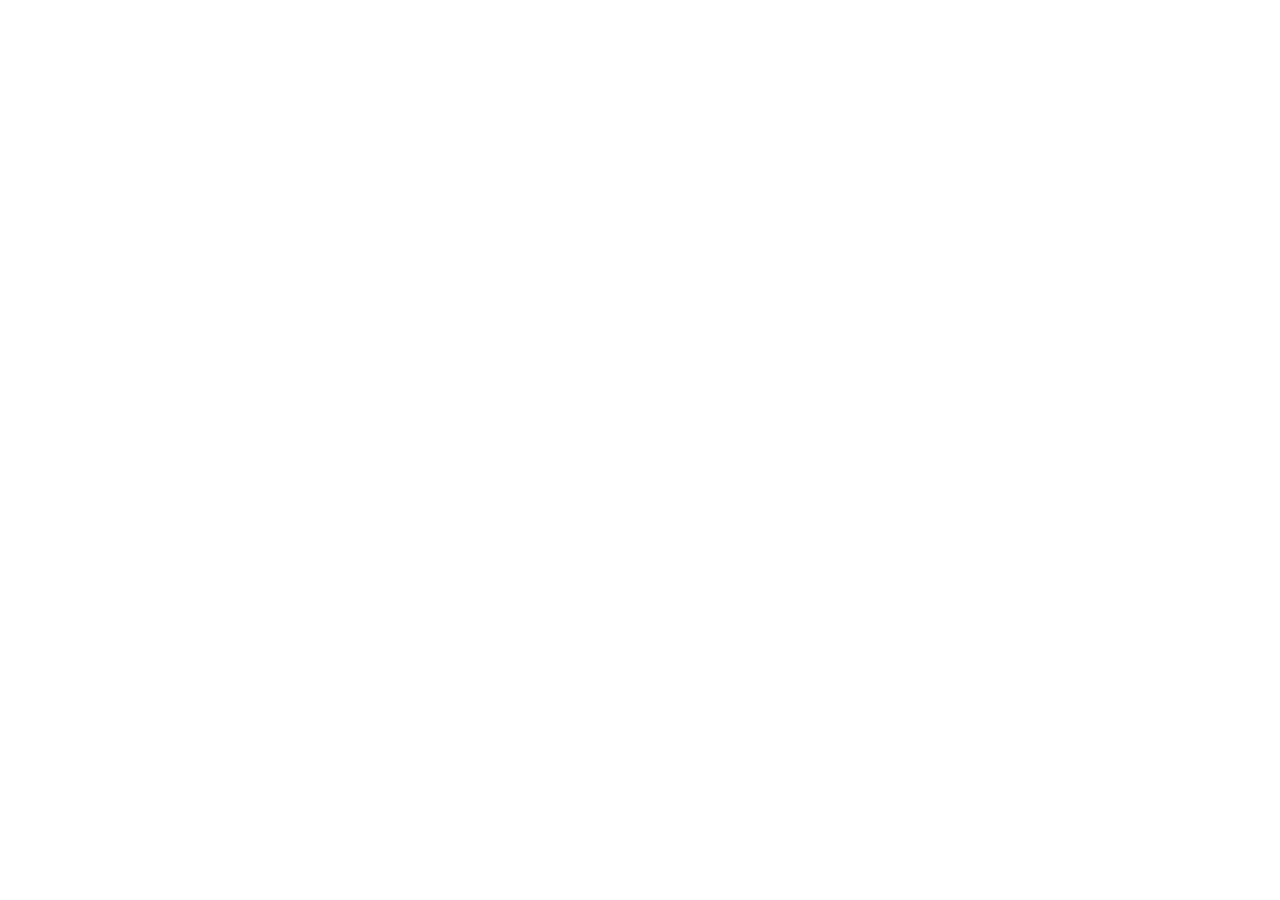
==== index.html @ a9befaaa "Initial commit via Netlify [skip ci]" ====
<!doctype html>
<html lang="en">
  <head>
    <meta charset="UTF-8" />
    <meta name="viewport" content="width=device-width, initial-scale=1.0" />
    <title>My Google AI Studio App</title>
    <script type="module" crossorigin src="/assets/index-HEUPOAAG.js"></script>
    <link rel="stylesheet" crossorigin href="/assets/index-CWd4JkXb.css">
  </head>
  <body>
    <div id="root"></div>
  </body>
</html>
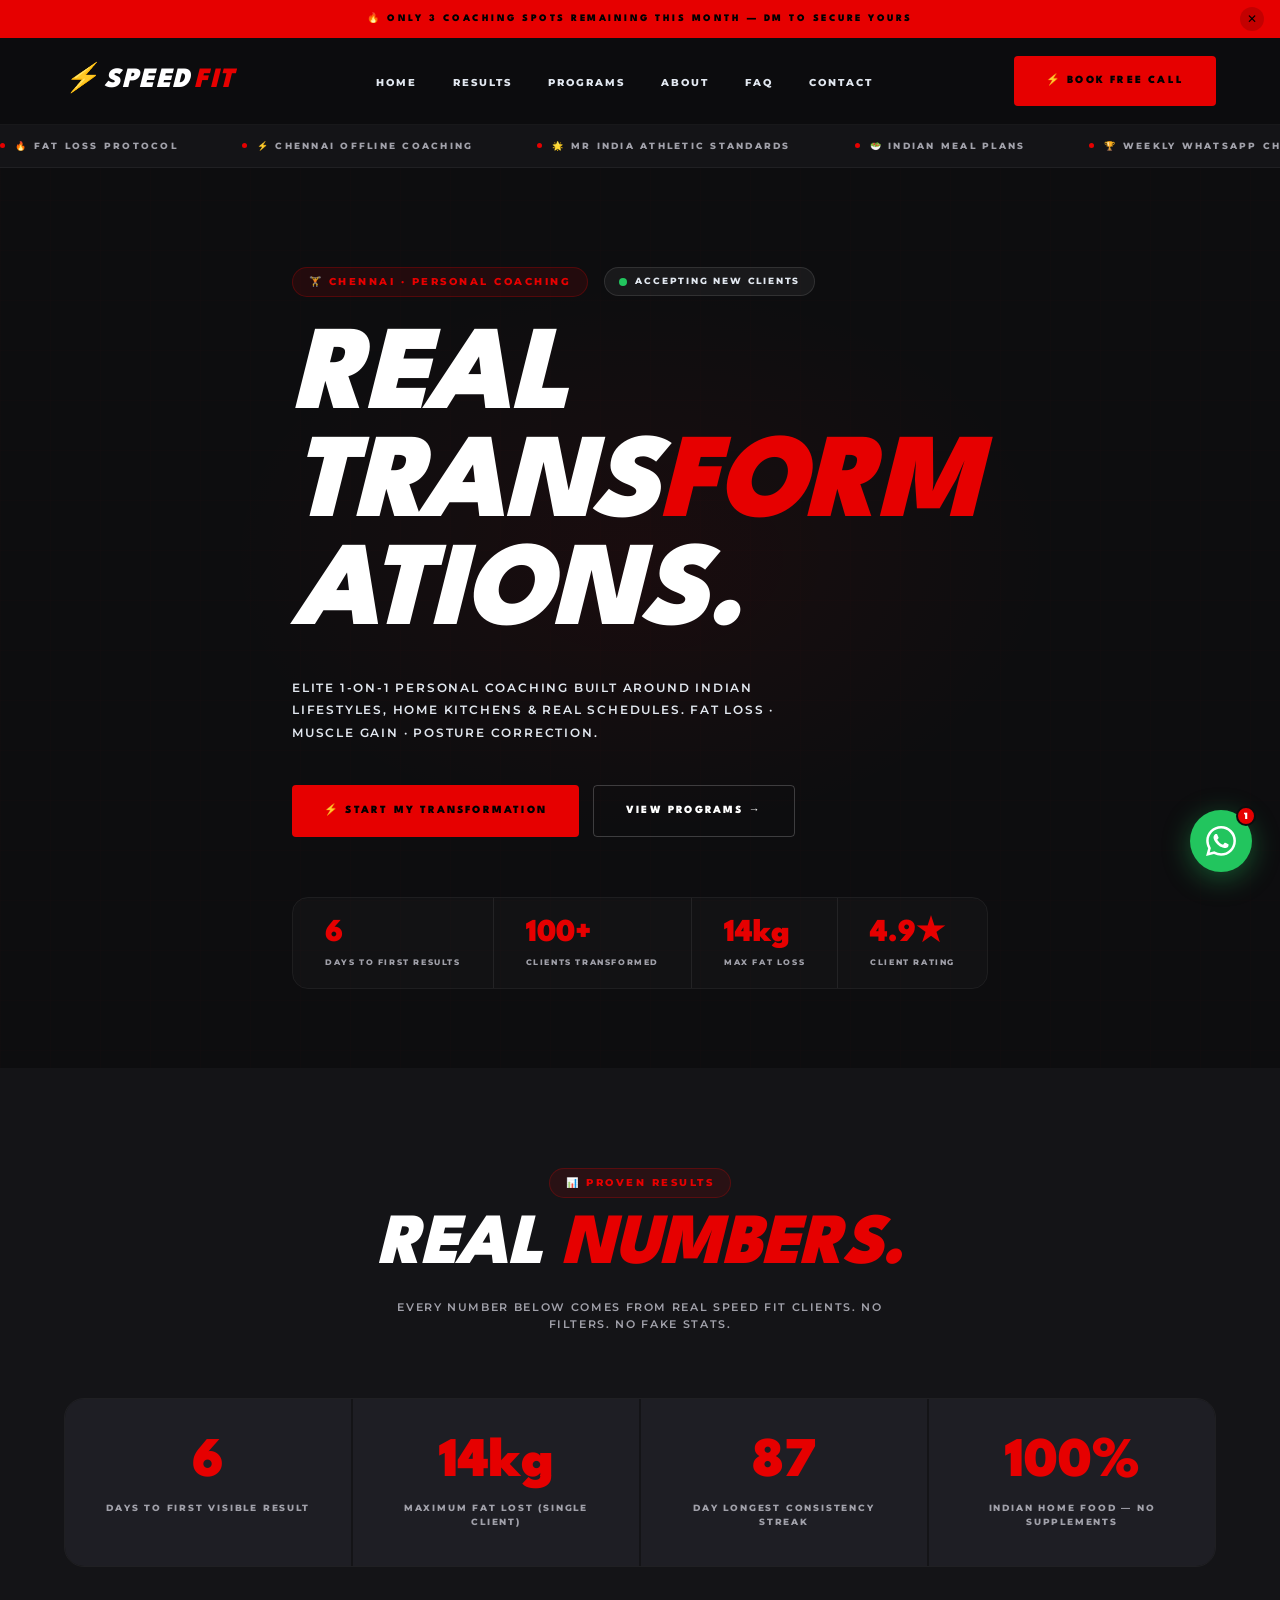
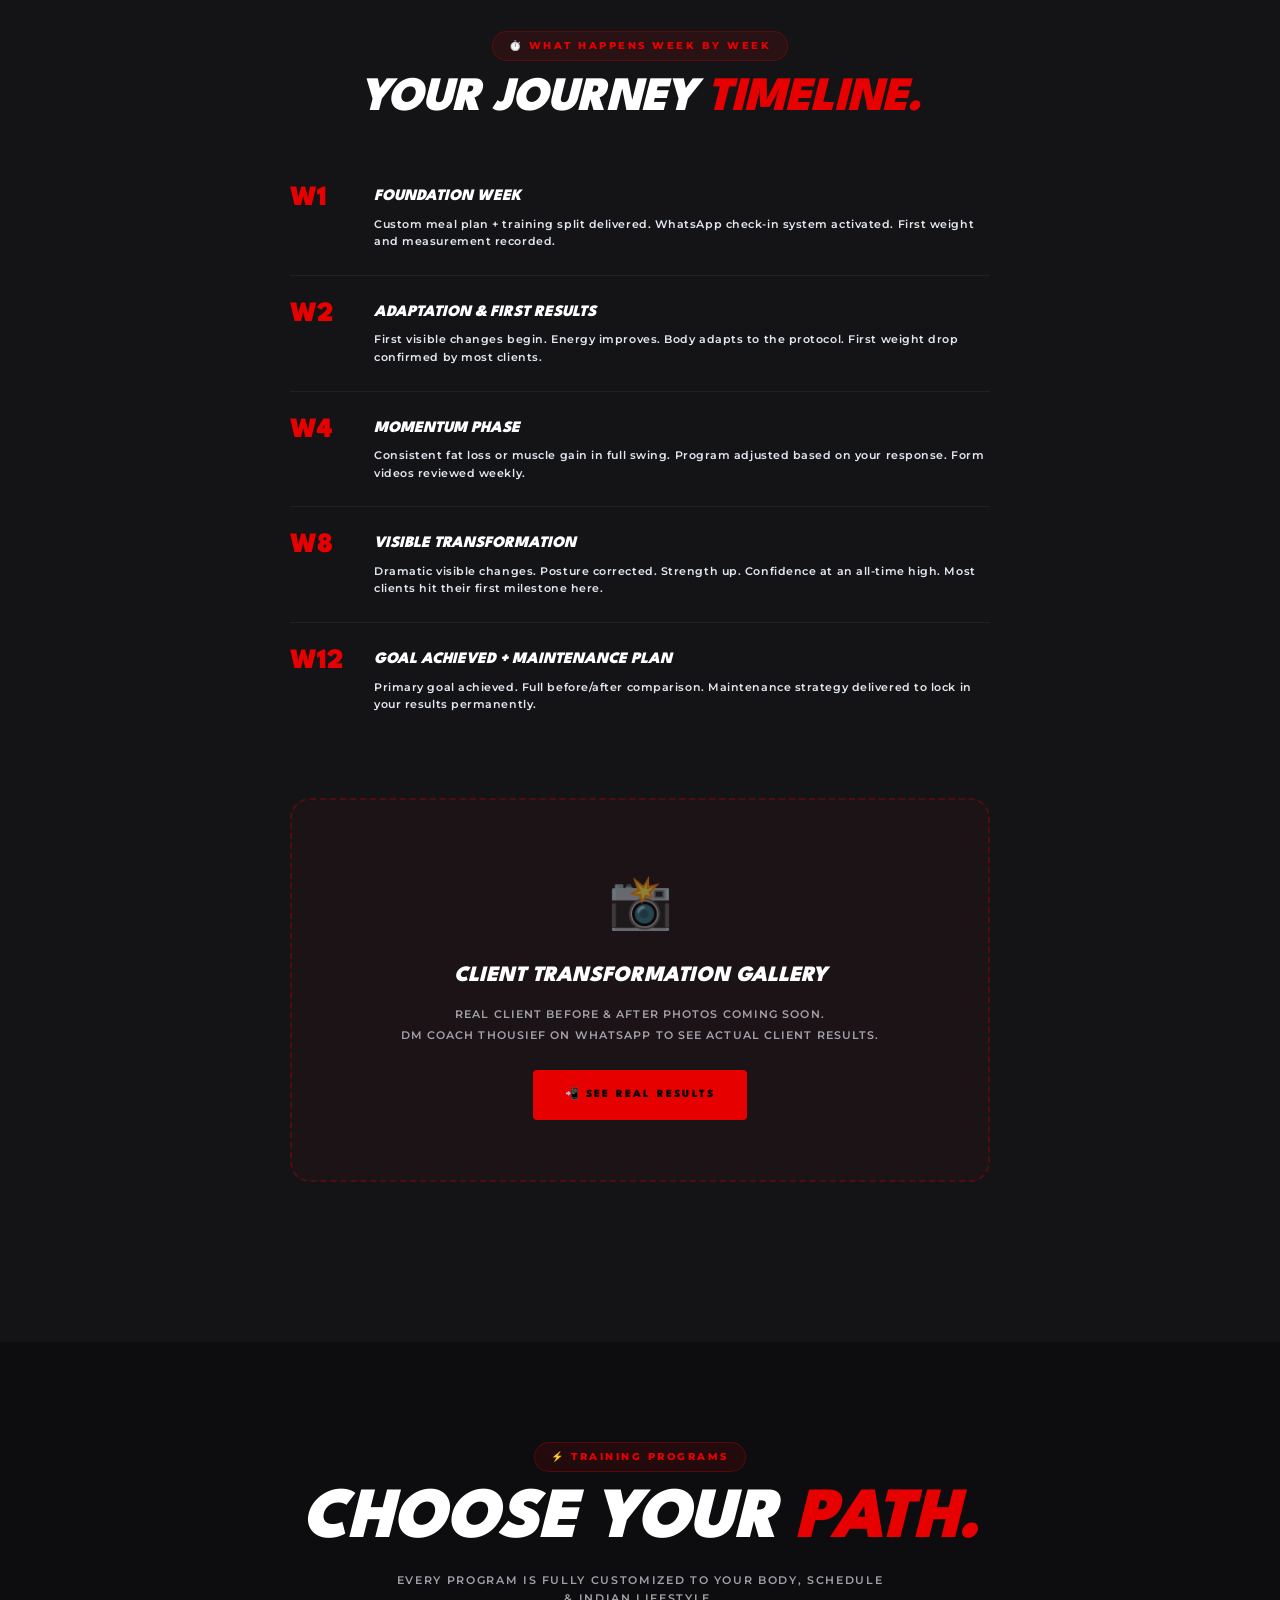
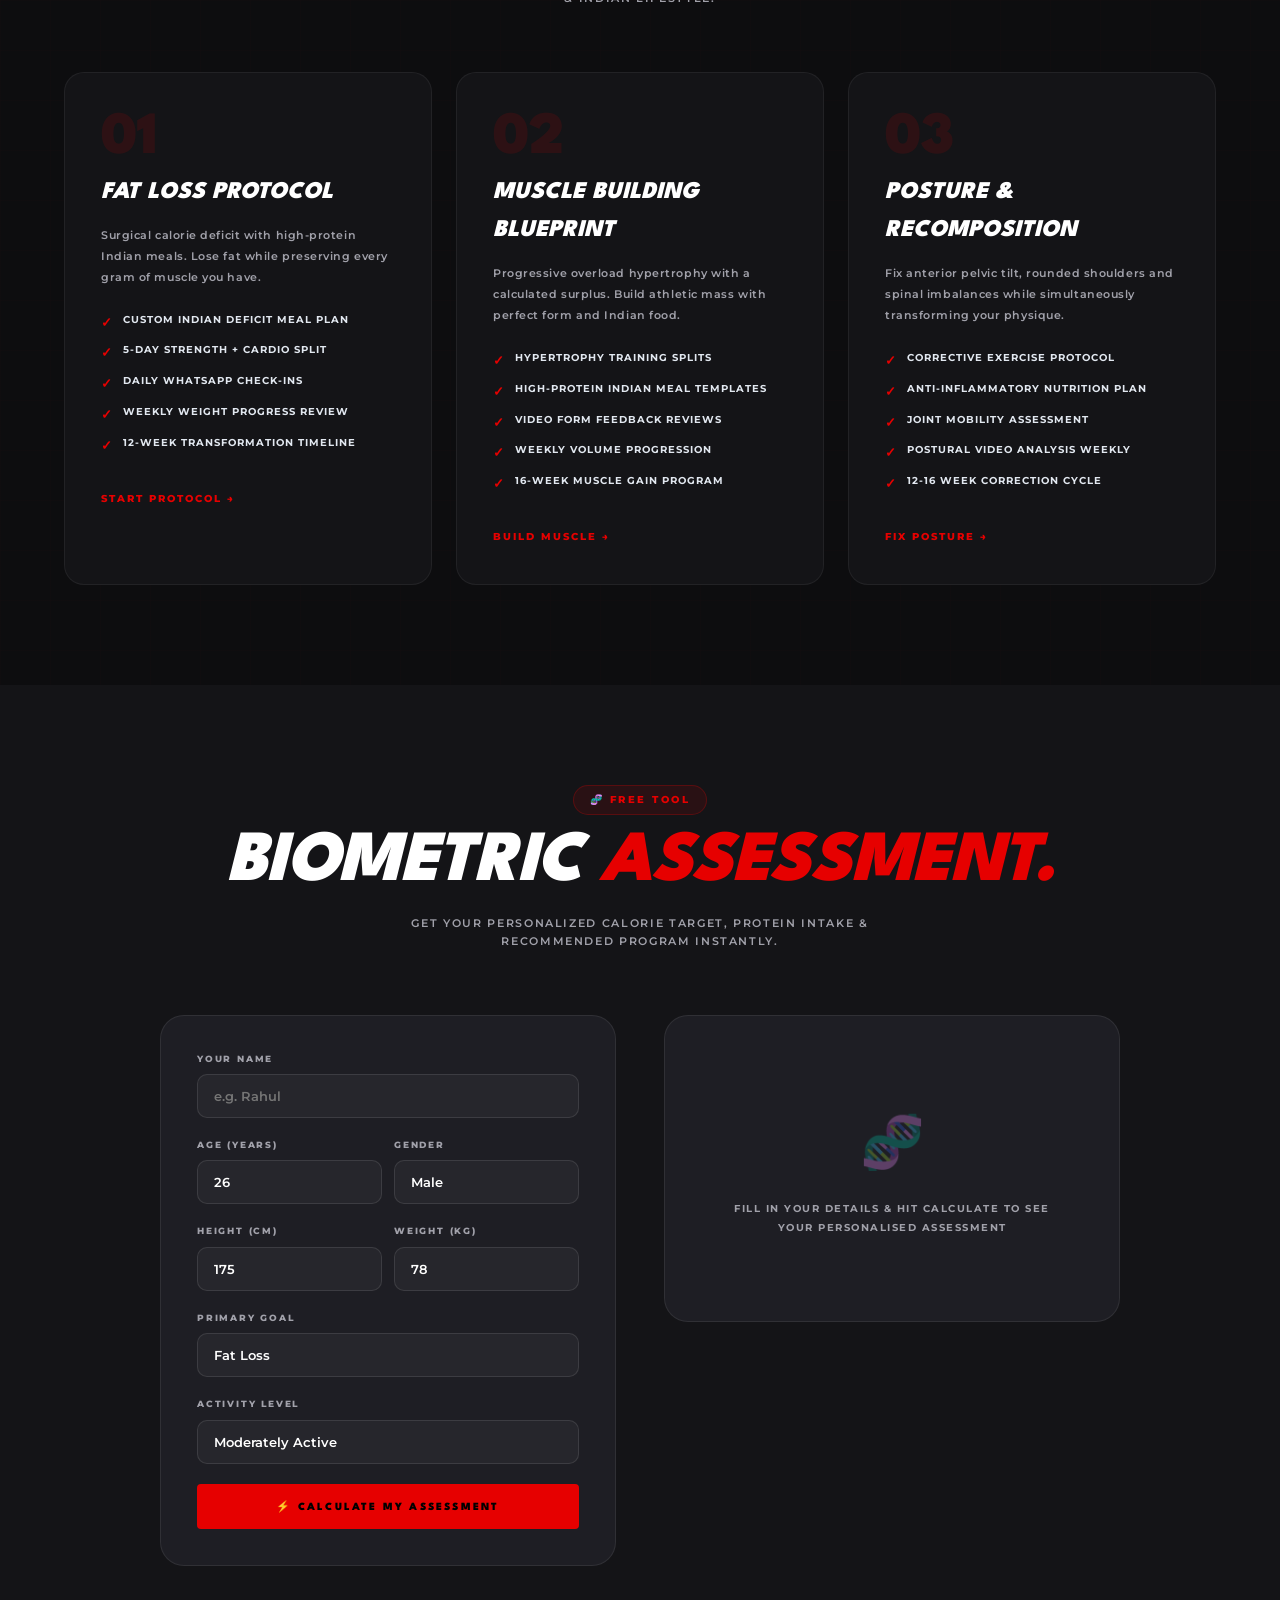
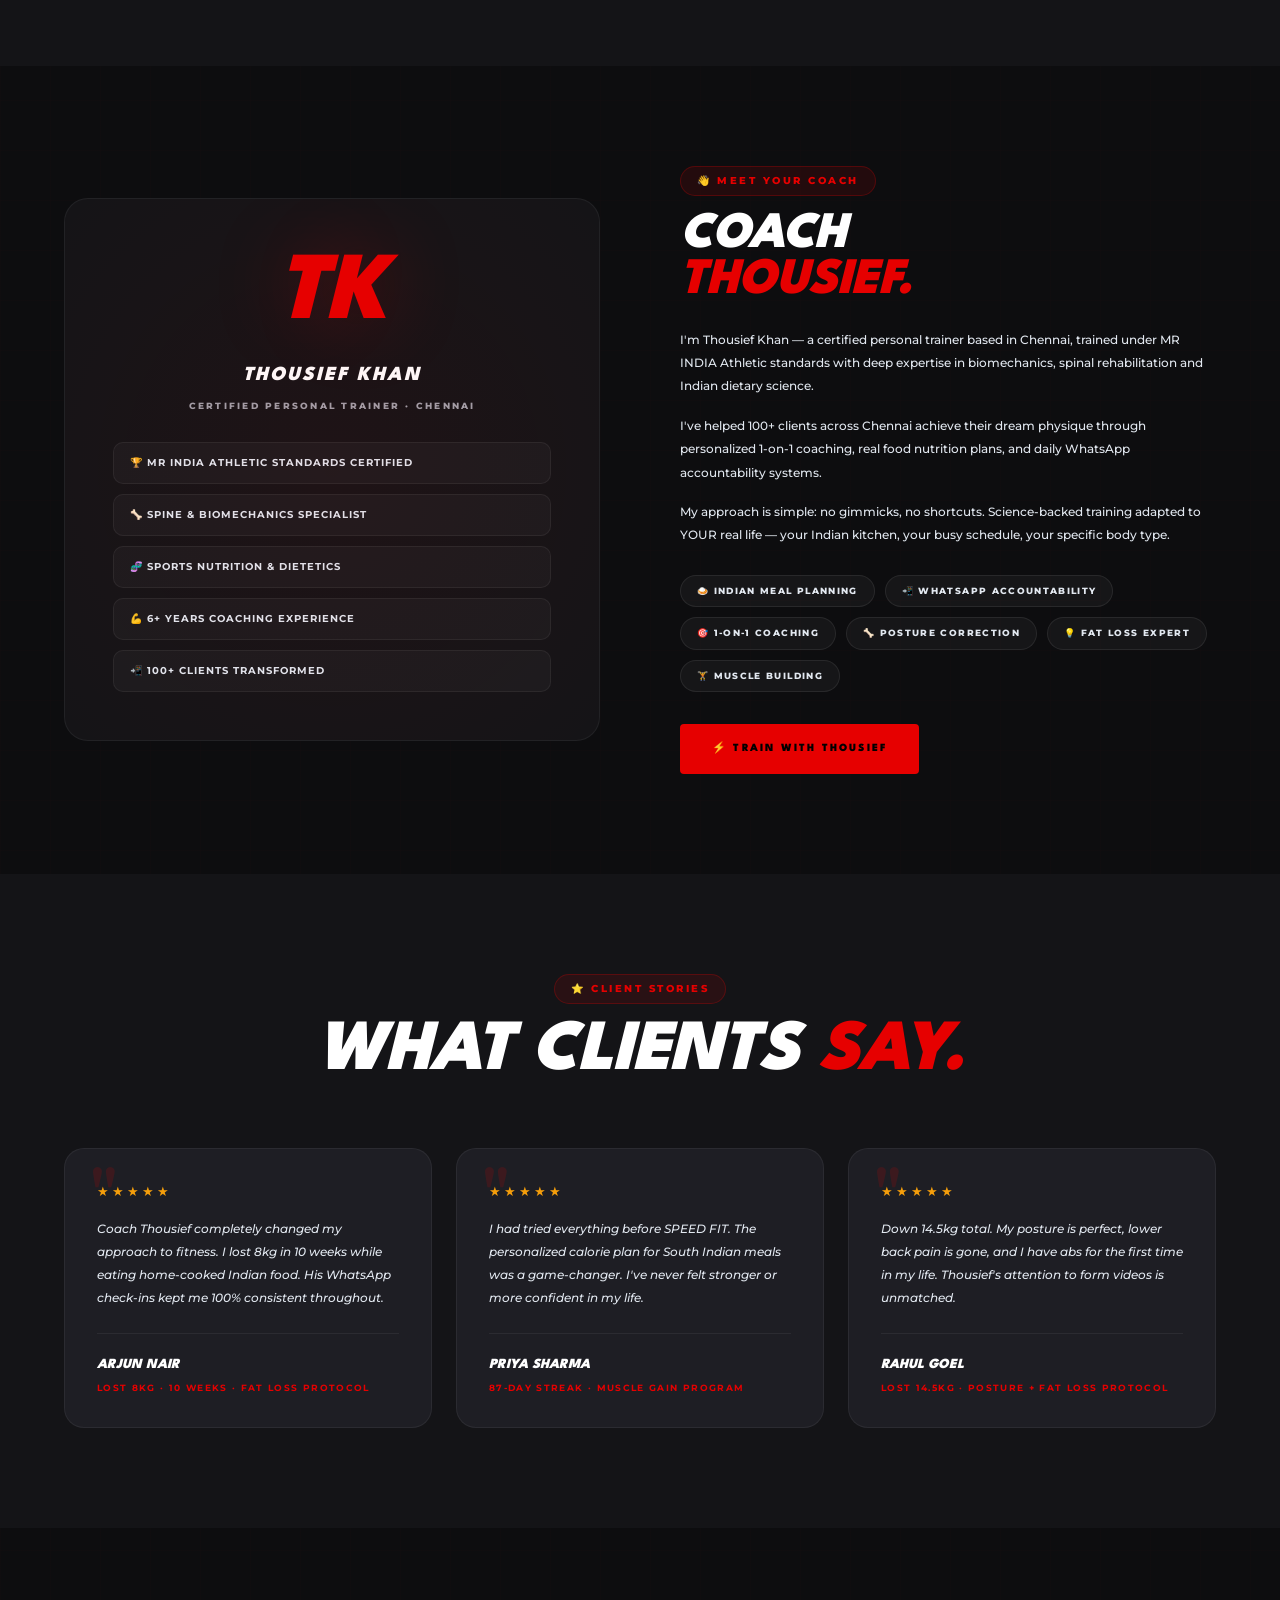
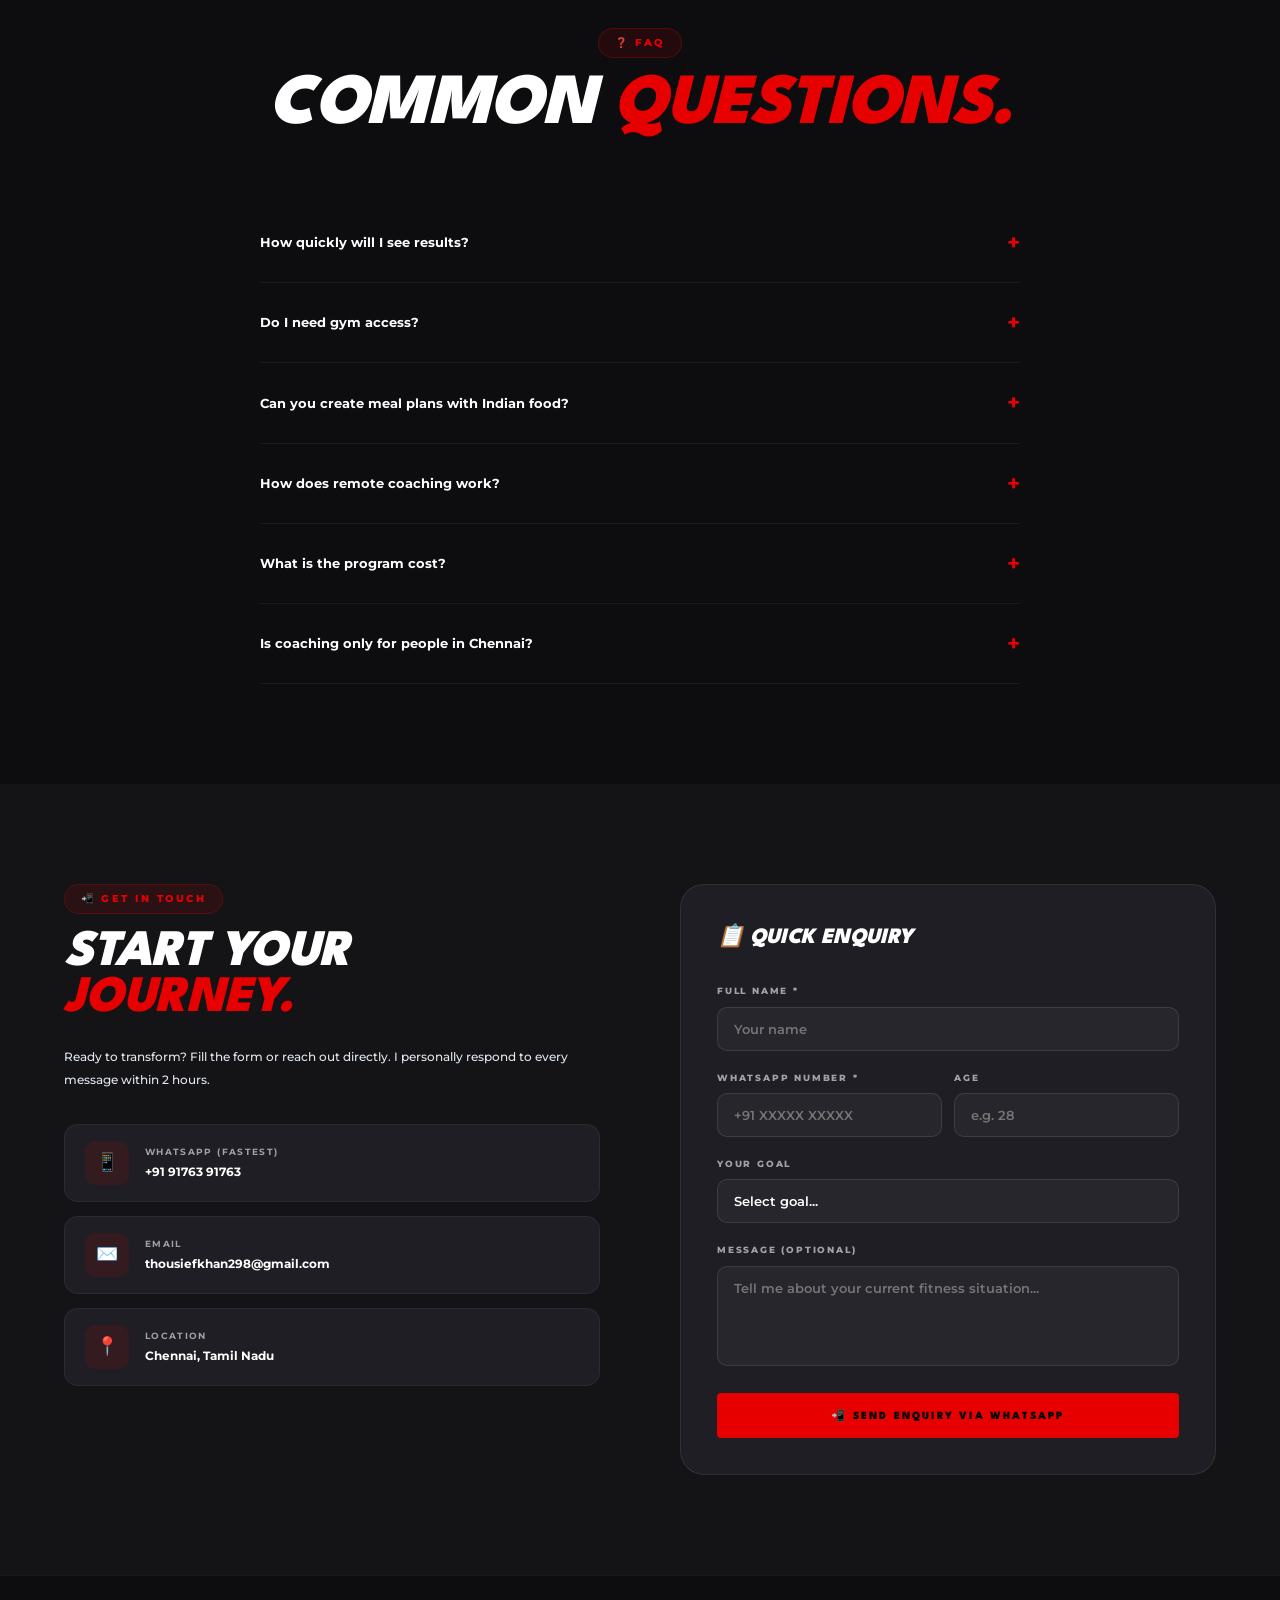
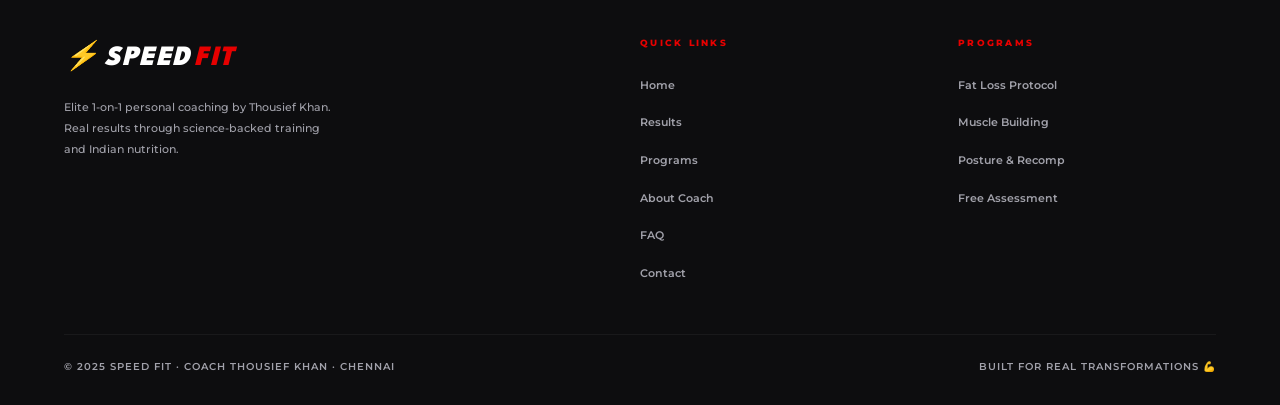
==== commit c99ccf4e: "Update Speed Fit website - new design, no AI images" ====
--- a/index.html
+++ b/index.html
@@ -1,14 +1,1005 @@
-<!doctype html>
+<!DOCTYPE html>
 <html lang="en">
-  <head>
-    <meta charset="UTF-8" />
-    <meta name="viewport" content="width=device-width, initial-scale=1.0" />
-    <title>My Google AI Studio App</title>
-    <script type="module" crossorigin src="/assets/index-HEUPOAAG.js"></script>
-    <link rel="stylesheet" crossorigin href="/assets/index-CWd4JkXb.css">
-  </head>
-  <body>
-    <div id="root"></div>
-  </body>
+<head>
+  <meta charset="UTF-8" />
+  <meta name="viewport" content="width=device-width, initial-scale=1.0" />
+  <title>SPEED FIT — Premium Personal Coaching by Thousief Khan</title>
+  <meta name="description" content="Elite 1-on-1 fitness coaching in Chennai. Real transformations in 6 days. Fat loss, muscle gain & posture correction by Coach Thousief Khan." />
+  <meta property="og:title" content="SPEED FIT — Real Transformations. Real Results." />
+  <meta property="og:description" content="Elite 1-on-1 personal coaching. DM to start your transformation today." />
+  <link rel="preconnect" href="https://fonts.googleapis.com" />
+  <link rel="preconnect" href="https://fonts.gstatic.com" crossorigin />
+  <link href="https://fonts.googleapis.com/css2?family=League+Spartan:wght@400;700;900&family=Montserrat:ital,wght@0,400;0,600;0,700;1,700&display=swap" rel="stylesheet" />
+  <style>
+    *, *::before, *::after { box-sizing: border-box; margin: 0; padding: 0; }
+
+    :root {
+      --red: #e60000;
+      --red-dark: #b30000;
+      --black: #0d0d0f;
+      --black2: #141417;
+      --black3: #1e1e24;
+      --white: #ffffff;
+      --slate: #a1a1aa;
+      --slate-light: #e2e8f0;
+      --font-display: 'League Spartan', sans-serif;
+      --font-body: 'Montserrat', sans-serif;
+    }
+
+    html { scroll-behavior: smooth; }
+
+    body {
+      background: var(--black);
+      color: var(--white);
+      font-family: var(--font-body);
+      font-weight: 500;
+      line-height: 1.6;
+      -webkit-font-smoothing: antialiased;
+      background-image:
+        linear-gradient(rgba(230,0,0,0.012) 1px, transparent 1px),
+        linear-gradient(90deg, rgba(230,0,0,0.012) 1px, transparent 1px);
+      background-size: 50px 50px;
+    }
+
+    a { text-decoration: none; color: inherit; }
+    button { cursor: pointer; border: none; background: none; font-family: inherit; }
+
+    .container { max-width: 1200px; margin: 0 auto; padding: 0 24px; }
+
+    .tag {
+      display: inline-flex; align-items: center; gap: 6px;
+      background: rgba(230,0,0,0.1); border: 1px solid rgba(230,0,0,0.25);
+      color: var(--red); font-size: 10px; font-weight: 800;
+      letter-spacing: 0.25em; text-transform: uppercase;
+      padding: 6px 16px; border-radius: 50px;
+    }
+
+    .btn-red {
+      display: inline-flex; align-items: center; gap: 8px;
+      background: var(--red); color: #000;
+      font-family: var(--font-display); font-size: 11px; font-weight: 900;
+      letter-spacing: 0.2em; text-transform: uppercase;
+      padding: 16px 32px; border-radius: 4px;
+      transition: background 0.2s, transform 0.15s;
+      cursor: pointer;
+    }
+    .btn-red:hover { background: var(--red-dark); transform: translateY(-2px); }
+
+    .btn-outline {
+      display: inline-flex; align-items: center; gap: 8px;
+      background: transparent; color: var(--white);
+      border: 1px solid rgba(255,255,255,0.2);
+      font-family: var(--font-display); font-size: 11px; font-weight: 900;
+      letter-spacing: 0.2em; text-transform: uppercase;
+      padding: 16px 32px; border-radius: 4px;
+      transition: border-color 0.2s, background 0.2s;
+    }
+    .btn-outline:hover { border-color: var(--red); background: rgba(230,0,0,0.05); }
+
+    .section-title {
+      font-family: var(--font-display); font-weight: 900; font-style: italic;
+      text-transform: uppercase; line-height: 0.9; letter-spacing: -0.02em;
+    }
+    .red { color: var(--red); }
+
+    /* ANNOUNCEMENT */
+    #announcement {
+      background: var(--red); color: #000;
+      padding: 11px 48px; text-align: center;
+      font-family: var(--font-display); font-size: 10px; font-weight: 900;
+      letter-spacing: 0.25em; text-transform: uppercase;
+      position: relative; z-index: 100;
+    }
+    .close-ann {
+      position: absolute; right: 16px; top: 50%; transform: translateY(-50%);
+      background: rgba(0,0,0,0.15); border-radius: 50%;
+      width: 24px; height: 24px; display: flex; align-items: center; justify-content: center;
+      font-size: 12px; color: #000; cursor: pointer; transition: background 0.2s;
+    }
+    .close-ann:hover { background: rgba(0,0,0,0.3); }
+
+    /* NAV */
+    nav {
+      position: sticky; top: 0; z-index: 99;
+      background: rgba(13,13,15,0.97); backdrop-filter: blur(20px);
+      border-bottom: 1px solid rgba(255,255,255,0.05);
+      padding: 18px 0; transition: padding 0.3s;
+    }
+    nav.scrolled { padding: 12px 0; box-shadow: 0 4px 40px rgba(0,0,0,0.6); }
+    .nav-inner { display: flex; align-items: center; justify-content: space-between; }
+    .logo {
+      font-family: var(--font-display); font-size: 28px; font-weight: 900;
+      font-style: italic; letter-spacing: 0.05em; text-transform: uppercase;
+      display: flex; align-items: center; gap: 4px;
+    }
+    .logo .zap { color: var(--red); }
+    .nav-links { display: flex; align-items: center; gap: 36px; list-style: none; }
+    .nav-links a {
+      font-size: 10px; font-weight: 800; letter-spacing: 0.2em; text-transform: uppercase;
+      color: var(--slate-light); transition: color 0.2s;
+    }
+    .nav-links a:hover { color: var(--white); }
+    .hamburger { display: none; color: var(--white); font-size: 24px; padding: 2px 6px; }
+    .mobile-menu {
+      display: none; flex-direction: column;
+      background: rgba(13,13,15,0.99); border-top: 1px solid rgba(255,255,255,0.05);
+      padding: 20px 24px 28px;
+    }
+    .mobile-menu.open { display: flex; }
+    .mobile-menu a {
+      font-size: 11px; font-weight: 800; letter-spacing: 0.2em; text-transform: uppercase;
+      color: var(--slate-light); padding: 14px 0;
+      border-bottom: 1px solid rgba(255,255,255,0.05);
+      transition: color 0.2s;
+    }
+    .mobile-menu a:hover { color: var(--white); }
+    .mobile-cta { margin-top: 20px; border-bottom: none !important; }
+
+    /* TICKER */
+    .ticker-wrap {
+      background: var(--black2); border-bottom: 1px solid rgba(255,255,255,0.05);
+      overflow: hidden; padding: 14px 0; user-select: none;
+    }
+    .ticker-track {
+      display: flex; white-space: nowrap;
+      animation: ticker 35s linear infinite; gap: 64px;
+    }
+    .ticker-track span {
+      font-size: 9px; font-weight: 800; letter-spacing: 0.25em; text-transform: uppercase;
+      color: var(--slate); display: flex; align-items: center; gap: 10px;
+    }
+    .dot { width: 5px; height: 5px; background: var(--red); border-radius: 50%; flex-shrink: 0; }
+    @keyframes ticker { from { transform: translateX(0); } to { transform: translateX(-50%); } }
+
+    /* HERO */
+    #home {
+      min-height: 100vh; display: flex; align-items: center;
+      padding: 80px 0 60px; position: relative; overflow: hidden;
+    }
+    .hero-glow {
+      position: absolute; top: 10%; left: 50%; transform: translateX(-50%);
+      width: 900px; height: 600px;
+      background: radial-gradient(ellipse, rgba(230,0,0,0.06) 0%, transparent 65%);
+      pointer-events: none;
+    }
+    .hero-content { position: relative; z-index: 1; max-width: 820px; }
+    .hero-eyebrow { display: flex; align-items: center; gap: 16px; margin-bottom: 28px; flex-wrap: wrap; }
+    .live-badge {
+      display: flex; align-items: center; gap: 8px;
+      background: rgba(255,255,255,0.05); border: 1px solid rgba(255,255,255,0.1);
+      padding: 6px 14px; border-radius: 50px;
+      font-size: 9px; font-weight: 800; letter-spacing: 0.2em; text-transform: uppercase; color: var(--slate-light);
+    }
+    .pulse { width: 8px; height: 8px; background: #22c55e; border-radius: 50%; animation: pulse-a 1.5s ease-in-out infinite; }
+    @keyframes pulse-a { 0%,100%{opacity:1;transform:scale(1);} 50%{opacity:0.5;transform:scale(1.4);} }
+    .hero-title { font-size: clamp(56px, 10vw, 120px); margin-bottom: 28px; }
+    .hero-line { display: block; }
+    .hero-sub {
+      font-size: 12px; font-weight: 600; letter-spacing: 0.15em; text-transform: uppercase;
+      color: var(--slate-light); line-height: 1.9; max-width: 520px; margin-bottom: 40px;
+    }
+    .hero-btns { display: flex; flex-wrap: wrap; gap: 14px; margin-bottom: 60px; }
+    .hero-stats { display: flex; gap: 0; border: 1px solid rgba(255,255,255,0.07); border-radius: 16px; overflow: hidden; display: inline-flex; }
+    .h-stat {
+      padding: 20px 32px; border-right: 1px solid rgba(255,255,255,0.07);
+      background: rgba(255,255,255,0.02);
+    }
+    .h-stat:last-child { border-right: none; }
+    .h-stat-num { font-family: var(--font-display); font-size: 32px; font-weight: 900; color: var(--red); line-height: 1; }
+    .h-stat-lbl { font-size: 8px; font-weight: 800; letter-spacing: 0.2em; text-transform: uppercase; color: var(--slate); margin-top: 6px; }
+
+    /* SECTION HEADER */
+    .section-header { text-align: center; margin-bottom: 64px; }
+    .section-header .section-title { font-size: clamp(40px, 6vw, 72px); margin: 16px 0 20px; }
+    .section-header p { font-size: 11px; font-weight: 600; letter-spacing: 0.15em; text-transform: uppercase; color: var(--slate); max-width: 500px; margin: 0 auto; }
+
+    /* RESULTS */
+    #transformations { padding: 100px 0; background: var(--black2); }
+    .results-grid { display: grid; grid-template-columns: repeat(auto-fit, minmax(200px, 1fr)); gap: 2px; margin-bottom: 60px; }
+    .result-stat {
+      background: var(--black3); padding: 36px 28px; text-align: center;
+      transition: background 0.2s;
+    }
+    .result-stat:hover { background: rgba(230,0,0,0.06); }
+    .result-stat .big { font-family: var(--font-display); font-size: 56px; font-weight: 900; color: var(--red); line-height: 1; }
+    .result-stat .lbl { font-size: 9px; font-weight: 800; letter-spacing: 0.2em; text-transform: uppercase; color: var(--slate); margin-top: 10px; }
+
+    .photo-placeholder {
+      border: 2px dashed rgba(230,0,0,0.25); border-radius: 20px;
+      padding: 60px 40px; text-align: center; max-width: 700px; margin: 0 auto 60px;
+      background: rgba(230,0,0,0.03);
+    }
+    .photo-placeholder .icon { font-size: 52px; margin-bottom: 16px; opacity: 0.5; }
+    .photo-placeholder h3 { font-family: var(--font-display); font-size: 22px; font-weight: 900; text-transform: uppercase; font-style: italic; margin-bottom: 10px; }
+    .photo-placeholder p { font-size: 11px; color: var(--slate); font-weight: 600; letter-spacing: 0.1em; text-transform: uppercase; line-height: 1.9; margin-bottom: 24px; }
+
+    /* TIMELINE */
+    .timeline { max-width: 700px; margin: 0 auto; display: flex; flex-direction: column; gap: 0; }
+    .timeline-item { display: flex; gap: 24px; align-items: flex-start; padding: 24px 0; border-bottom: 1px solid rgba(255,255,255,0.05); }
+    .timeline-item:last-child { border-bottom: none; }
+    .t-day { font-family: var(--font-display); font-size: 28px; font-weight: 900; color: var(--red); line-height: 1; flex-shrink: 0; width: 60px; }
+    .t-content h4 { font-family: var(--font-display); font-size: 16px; font-weight: 900; text-transform: uppercase; font-style: italic; margin-bottom: 6px; }
+    .t-content p { font-size: 11px; color: var(--slate-light); font-weight: 600; letter-spacing: 0.05em; }
+
+    /* PROGRAMS */
+    #programs { padding: 100px 0; }
+    .programs-grid { display: grid; grid-template-columns: repeat(auto-fit, minmax(320px, 1fr)); gap: 24px; }
+    .program-card {
+      background: var(--black2); border: 1px solid rgba(255,255,255,0.06);
+      border-radius: 20px; padding: 36px;
+      transition: border-color 0.3s, transform 0.3s;
+      position: relative; overflow: hidden;
+    }
+    .program-card::after {
+      content: ''; position: absolute; left: 0; top: 0; bottom: 0;
+      width: 3px; background: var(--red);
+      transform: scaleY(0); transform-origin: bottom; transition: transform 0.3s;
+    }
+    .program-card:hover::after { transform: scaleY(1); }
+    .program-card:hover { border-color: rgba(230,0,0,0.2); transform: translateY(-4px); }
+    .p-num { font-family: var(--font-display); font-size: 60px; font-weight: 900; color: rgba(230,0,0,0.12); line-height: 1; margin-bottom: 4px; }
+    .program-card h3 { font-family: var(--font-display); font-size: 24px; font-weight: 900; text-transform: uppercase; font-style: italic; margin-bottom: 14px; }
+    .program-card p { font-size: 11px; color: var(--slate); font-weight: 600; letter-spacing: 0.05em; line-height: 1.9; margin-bottom: 24px; }
+    .p-features { list-style: none; display: flex; flex-direction: column; gap: 10px; margin-bottom: 28px; }
+    .p-features li { display: flex; align-items: flex-start; gap: 10px; font-size: 10px; font-weight: 700; letter-spacing: 0.1em; text-transform: uppercase; color: var(--slate-light); }
+    .ck { color: var(--red); flex-shrink: 0; font-size: 13px; }
+    .p-cta { font-size: 10px; font-weight: 800; letter-spacing: 0.2em; text-transform: uppercase; color: var(--red); display: inline-flex; align-items: center; gap: 8px; transition: gap 0.2s; }
+    .p-cta:hover { gap: 14px; }
+
+    /* ASSESSMENT */
+    #assessment { padding: 100px 0; background: var(--black2); }
+    .assess-grid { display: grid; grid-template-columns: 1fr 1fr; gap: 48px; align-items: start; max-width: 960px; margin: 0 auto; }
+    .card { background: var(--black3); border: 1px solid rgba(255,255,255,0.08); border-radius: 24px; padding: 36px; }
+    .form-group { margin-bottom: 20px; }
+    .form-group label { display: block; font-size: 9px; font-weight: 800; letter-spacing: 0.2em; text-transform: uppercase; color: var(--slate); margin-bottom: 8px; }
+    .form-group input, .form-group select {
+      width: 100%; background: rgba(255,255,255,0.04); border: 1px solid rgba(255,255,255,0.1);
+      color: var(--white); font-family: var(--font-body); font-size: 13px; font-weight: 600;
+      padding: 13px 16px; border-radius: 10px; outline: none; appearance: none; transition: border-color 0.2s;
+    }
+    .form-group input:focus, .form-group select:focus { border-color: var(--red); }
+    .form-group select option { background: #1e1e24; }
+    .form-row { display: grid; grid-template-columns: 1fr 1fr; gap: 12px; }
+    .btn-full { width: 100%; justify-content: center; }
+    .result-card { display: none; }
+    .result-card.show { display: block; }
+    .result-empty { text-align: center; padding: 48px 20px; }
+    .result-empty .e-icon { font-size: 52px; opacity: 0.3; margin-bottom: 16px; }
+    .result-empty p { font-size: 10px; color: var(--slate); font-weight: 700; letter-spacing: 0.15em; text-transform: uppercase; line-height: 1.9; }
+    .spinner-wrap { display: none; text-align: center; padding: 48px; }
+    .spinner-wrap.show { display: block; }
+    .spinner { width: 38px; height: 38px; border: 3px solid rgba(230,0,0,0.15); border-top-color: var(--red); border-radius: 50%; animation: spin 0.7s linear infinite; margin: 0 auto 16px; }
+    @keyframes spin { to { transform: rotate(360deg); } }
+    .r-metric { display: flex; justify-content: space-between; align-items: center; padding: 15px 0; border-bottom: 1px solid rgba(255,255,255,0.05); }
+    .r-metric:last-of-type { border-bottom: none; }
+    .r-lbl { font-size: 9px; font-weight: 800; letter-spacing: 0.2em; text-transform: uppercase; color: var(--slate); }
+    .r-val { font-family: var(--font-display); font-size: 22px; font-weight: 900; color: var(--red); }
+    .r-program-box { background: rgba(230,0,0,0.08); border: 1px solid rgba(230,0,0,0.2); border-radius: 12px; padding: 18px; margin-top: 20px; }
+    .r-prog-lbl { font-size: 8px; font-weight: 800; letter-spacing: 0.25em; text-transform: uppercase; color: var(--red); margin-bottom: 6px; }
+    .r-prog-name { font-family: var(--font-display); font-size: 15px; font-weight: 900; text-transform: uppercase; font-style: italic; }
+
+    /* COACH */
+    #about { padding: 100px 0; }
+    .about-grid { display: grid; grid-template-columns: 1fr 1fr; gap: 80px; align-items: center; }
+    .coach-visual {
+      background: var(--black2); border: 1px solid rgba(255,255,255,0.06);
+      border-radius: 24px; padding: 48px; text-align: center;
+      position: relative; overflow: hidden;
+    }
+    .coach-visual::before {
+      content: ''; position: absolute; top: -40%; left: -40%;
+      width: 180%; height: 180%;
+      background: radial-gradient(ellipse, rgba(230,0,0,0.05) 0%, transparent 60%);
+      pointer-events: none;
+    }
+    .coach-initials {
+      font-family: var(--font-display); font-size: 96px; font-weight: 900;
+      font-style: italic; color: var(--red); line-height: 1; margin-bottom: 16px;
+      text-shadow: 0 0 80px rgba(230,0,0,0.3);
+    }
+    .coach-name-big { font-family: var(--font-display); font-size: 20px; font-weight: 900; text-transform: uppercase; font-style: italic; letter-spacing: 0.1em; }
+    .coach-title-small { font-size: 9px; font-weight: 800; letter-spacing: 0.25em; text-transform: uppercase; color: var(--slate); margin-top: 8px; }
+    .cert-list { margin-top: 28px; display: flex; flex-direction: column; gap: 10px; text-align: left; }
+    .cert-item { display: flex; align-items: center; gap: 12px; padding: 12px 16px; background: rgba(255,255,255,0.03); border: 1px solid rgba(255,255,255,0.06); border-radius: 10px; font-size: 10px; font-weight: 700; letter-spacing: 0.1em; text-transform: uppercase; color: var(--slate-light); }
+    .about-text .section-title { font-size: clamp(32px, 4vw, 56px); margin: 16px 0 24px; }
+    .about-text p { font-size: 12px; color: var(--slate-light); font-weight: 500; line-height: 1.95; margin-bottom: 16px; }
+    .about-pills { display: flex; flex-wrap: wrap; gap: 10px; margin: 28px 0 32px; }
+    .pill { background: rgba(255,255,255,0.04); border: 1px solid rgba(255,255,255,0.08); border-radius: 50px; padding: 8px 16px; font-size: 9px; font-weight: 800; letter-spacing: 0.15em; text-transform: uppercase; color: var(--slate-light); }
+
+    /* TESTIMONIALS */
+    #testimonials { padding: 100px 0; background: var(--black2); }
+    .t-grid { display: grid; grid-template-columns: repeat(auto-fit, minmax(300px, 1fr)); gap: 24px; }
+    .t-card { background: var(--black3); border: 1px solid rgba(255,255,255,0.06); border-radius: 20px; padding: 32px; transition: border-color 0.3s; position: relative; }
+    .t-card::before { content: '"'; font-family: var(--font-display); font-size: 80px; color: var(--red); opacity: 0.15; position: absolute; top: 12px; left: 24px; line-height: 1; }
+    .t-card:hover { border-color: rgba(230,0,0,0.2); }
+    .t-stars { color: #f59e0b; font-size: 13px; letter-spacing: 3px; margin-bottom: 16px; }
+    .t-text { font-size: 12px; color: var(--slate-light); font-weight: 500; line-height: 1.9; margin-bottom: 24px; font-style: italic; position: relative; z-index: 1; }
+    .t-author { border-top: 1px solid rgba(255,255,255,0.06); padding-top: 20px; }
+    .t-name { font-family: var(--font-display); font-size: 14px; font-weight: 900; text-transform: uppercase; font-style: italic; }
+    .t-result { font-size: 9px; color: var(--red); font-weight: 700; letter-spacing: 0.15em; text-transform: uppercase; margin-top: 4px; }
+
+    /* FAQ */
+    #faq { padding: 100px 0; }
+    .faq-list { max-width: 760px; margin: 0 auto; }
+    .faq-item { border-bottom: 1px solid rgba(255,255,255,0.06); }
+    .faq-q { display: flex; justify-content: space-between; align-items: center; padding: 22px 0; cursor: pointer; font-size: 13px; font-weight: 700; color: var(--white); transition: color 0.2s; }
+    .faq-q:hover { color: var(--red); }
+    .faq-icon { font-size: 22px; color: var(--red); flex-shrink: 0; margin-left: 20px; transition: transform 0.3s; }
+    .faq-item.open .faq-icon { transform: rotate(45deg); }
+    .faq-a { max-height: 0; overflow: hidden; transition: max-height 0.4s ease; }
+    .faq-item.open .faq-a { max-height: 200px; }
+    .faq-a p { padding: 0 0 22px; font-size: 12px; color: var(--slate-light); font-weight: 500; line-height: 1.9; }
+
+    /* CONTACT */
+    #contact { padding: 100px 0; background: var(--black2); }
+    .contact-grid { display: grid; grid-template-columns: 1fr 1fr; gap: 80px; align-items: start; }
+    .contact-left .section-title { font-size: clamp(32px, 4vw, 56px); margin: 16px 0 24px; }
+    .contact-left p { font-size: 12px; color: var(--slate-light); font-weight: 500; line-height: 1.9; margin-bottom: 32px; }
+    .contact-methods { display: flex; flex-direction: column; gap: 14px; }
+    .c-method { display: flex; align-items: center; gap: 16px; background: var(--black3); border: 1px solid rgba(255,255,255,0.06); border-radius: 14px; padding: 16px 20px; transition: border-color 0.2s; }
+    .c-method:hover { border-color: rgba(230,0,0,0.2); }
+    .c-icon { width: 44px; height: 44px; background: rgba(230,0,0,0.1); border-radius: 10px; display: flex; align-items: center; justify-content: center; font-size: 18px; flex-shrink: 0; }
+    .c-lbl { font-size: 9px; font-weight: 700; letter-spacing: 0.15em; text-transform: uppercase; color: var(--slate); margin-bottom: 3px; }
+    .c-val { font-size: 12px; font-weight: 700; color: var(--white); }
+    .enquiry-card { background: var(--black3); border: 1px solid rgba(255,255,255,0.08); border-radius: 24px; padding: 36px; }
+    .enquiry-card h3 { font-family: var(--font-display); font-size: 22px; font-weight: 900; text-transform: uppercase; font-style: italic; margin-bottom: 28px; }
+    .form-group textarea { width: 100%; background: rgba(255,255,255,0.04); border: 1px solid rgba(255,255,255,0.1); color: var(--white); font-family: var(--font-body); font-size: 13px; font-weight: 600; padding: 13px 16px; border-radius: 10px; outline: none; resize: none; height: 100px; transition: border-color 0.2s; }
+    .form-group textarea:focus { border-color: var(--red); }
+    .form-group select option { background: #1e1e24; }
+    .enquiry-success { display: none; text-align: center; padding: 36px 0; }
+    .enquiry-success.show { display: block; }
+    .success-icon { font-size: 56px; margin-bottom: 16px; }
+    .enquiry-success h4 { font-family: var(--font-display); font-size: 24px; font-weight: 900; text-transform: uppercase; font-style: italic; margin-bottom: 10px; }
+    .enquiry-success p { font-size: 10px; color: var(--slate); font-weight: 700; letter-spacing: 0.15em; text-transform: uppercase; }
+
+    /* FOOTER */
+    footer { background: var(--black); border-top: 1px solid rgba(255,255,255,0.05); padding: 60px 0 30px; }
+    .footer-grid { display: grid; grid-template-columns: 2fr 1fr 1fr; gap: 60px; margin-bottom: 50px; }
+    .footer-brand .logo { margin-bottom: 16px; }
+    .footer-brand p { font-size: 11px; color: var(--slate); font-weight: 500; line-height: 1.9; max-width: 280px; }
+    .footer-col h4 { font-size: 9px; font-weight: 800; letter-spacing: 0.25em; text-transform: uppercase; color: var(--red); margin-bottom: 20px; }
+    .footer-col ul { list-style: none; display: flex; flex-direction: column; gap: 12px; }
+    .footer-col ul a { font-size: 11px; color: var(--slate); font-weight: 600; transition: color 0.2s; }
+    .footer-col ul a:hover { color: var(--white); }
+    .footer-bottom { border-top: 1px solid rgba(255,255,255,0.05); padding-top: 24px; display: flex; justify-content: space-between; align-items: center; flex-wrap: wrap; gap: 12px; }
+    .footer-bottom p { font-size: 10px; color: var(--slate); font-weight: 600; letter-spacing: 0.1em; text-transform: uppercase; }
+
+    /* WHATSAPP FLOAT */
+    #wa-float { position: fixed; bottom: 28px; right: 28px; z-index: 999; display: flex; flex-direction: column; align-items: flex-end; gap: 12px; }
+    #wa-bubble { display: none; background: var(--black2); border: 1px solid rgba(255,255,255,0.1); border-radius: 20px; padding: 22px; width: 290px; box-shadow: 0 20px 60px rgba(0,0,0,0.6); animation: fadeUp 0.3s ease; }
+    #wa-bubble.open { display: block; }
+    @keyframes fadeUp { from{opacity:0;transform:translateY(12px);}to{opacity:1;transform:translateY(0);} }
+    #wa-bubble h4 { font-family: var(--font-display); font-size: 15px; font-weight: 900; text-transform: uppercase; font-style: italic; margin-bottom: 8px; }
+    #wa-bubble p { font-size: 10px; color: var(--slate); font-weight: 600; letter-spacing: 0.05em; margin-bottom: 16px; }
+    #wa-input { width: 100%; background: rgba(255,255,255,0.05); border: 1px solid rgba(255,255,255,0.1); color: var(--white); font-family: var(--font-body); font-size: 12px; font-weight: 600; padding: 11px 14px; border-radius: 8px; outline: none; margin-bottom: 12px; transition: border-color 0.2s; }
+    #wa-input:focus { border-color: #22c55e; }
+    #wa-send { display: flex; align-items: center; justify-content: center; gap: 8px; width: 100%; background: #22c55e; color: #fff; font-family: var(--font-display); font-size: 11px; font-weight: 900; letter-spacing: 0.15em; text-transform: uppercase; padding: 13px; border-radius: 8px; transition: background 0.2s; cursor: pointer; border: none; }
+    #wa-send:hover { background: #16a34a; }
+    #wa-trigger { width: 62px; height: 62px; border-radius: 50%; background: #22c55e; color: #fff; display: flex; align-items: center; justify-content: center; box-shadow: 0 6px 28px rgba(34,197,94,0.4); font-size: 28px; transition: transform 0.2s, box-shadow 0.2s; cursor: pointer; border: none; }
+    #wa-trigger:hover { transform: scale(1.1); box-shadow: 0 8px 36px rgba(34,197,94,0.55); }
+    .wa-notify { position: absolute; top: -4px; right: -4px; width: 20px; height: 20px; background: var(--red); border-radius: 50%; display: flex; align-items: center; justify-content: center; font-size: 9px; font-weight: 900; color: #fff; border: 2px solid var(--black); animation: bounce 2s ease-in-out infinite; }
+    @keyframes bounce { 0%,100%{transform:translateY(0);}50%{transform:translateY(-4px);} }
+
+    /* SCROLL TOP */
+    #scroll-top { position: fixed; bottom: 28px; left: 28px; z-index: 998; width: 46px; height: 46px; border-radius: 50%; background: rgba(255,255,255,0.05); border: 1px solid rgba(255,255,255,0.1); color: var(--white); font-size: 18px; display: flex; align-items: center; justify-content: center; opacity: 0; pointer-events: none; transition: opacity 0.3s, background 0.2s; cursor: pointer; }
+    #scroll-top.show { opacity: 1; pointer-events: all; }
+    #scroll-top:hover { background: var(--red); border-color: var(--red); }
+
+    /* FADE IN */
+    .fi { opacity: 0; transform: translateY(28px); transition: opacity 0.7s ease, transform 0.7s ease; }
+    .fi.in { opacity: 1; transform: translateY(0); }
+
+    /* RESPONSIVE */
+    @media (max-width: 900px) {
+      .about-grid, .contact-grid, .assess-grid { grid-template-columns: 1fr; gap: 40px; }
+      .footer-grid { grid-template-columns: 1fr 1fr; }
+      .footer-brand { grid-column: 1/-1; }
+      .nav-links, .nav-cta .btn-red { display: none; }
+      .hamburger { display: block; }
+      .hero-stats { flex-wrap: wrap; }
+    }
+    @media (max-width: 620px) {
+      .footer-grid { grid-template-columns: 1fr; }
+      .hero-title { font-size: 52px; }
+      .results-grid { grid-template-columns: 1fr 1fr; }
+      .form-row { grid-template-columns: 1fr; }
+      #wa-bubble { width: 250px; }
+      .h-stat { padding: 16px 20px; }
+    }
+  </style>
+</head>
+<body>
+
+<!-- ANNOUNCEMENT BAR -->
+<div id="announcement">
+  🔥 Only 3 coaching spots remaining this month — DM to secure yours
+  <button class="close-ann" onclick="document.getElementById('announcement').remove()" aria-label="Close">✕</button>
+</div>
+
+<!-- NAV -->
+<nav id="navbar">
+  <div class="container">
+    <div class="nav-inner">
+      <a href="#home" class="logo"><span class="zap">⚡</span>SPEED<span class="red">FIT</span></a>
+      <ul class="nav-links">
+        <li><a href="#home">Home</a></li>
+        <li><a href="#transformations">Results</a></li>
+        <li><a href="#programs">Programs</a></li>
+        <li><a href="#about">About</a></li>
+        <li><a href="#faq">FAQ</a></li>
+        <li><a href="#contact">Contact</a></li>
+      </ul>
+      <div style="display:flex;align-items:center;gap:12px;">
+        <a href="#contact" class="btn-red" style="display:none;" id="nav-cta-btn">⚡ Book Free Call</a>
+        <button class="hamburger" id="ham-btn" aria-label="Menu">☰</button>
+      </div>
+    </div>
+  </div>
+  <div class="mobile-menu" id="mob-menu">
+    <a href="#home" onclick="closeMob()">Home</a>
+    <a href="#transformations" onclick="closeMob()">Results</a>
+    <a href="#programs" onclick="closeMob()">Programs</a>
+    <a href="#about" onclick="closeMob()">About</a>
+    <a href="#faq" onclick="closeMob()">FAQ</a>
+    <a href="#contact" onclick="closeMob()">Contact</a>
+    <a href="#contact" class="btn-red mobile-cta" onclick="closeMob()">⚡ Book Free Call</a>
+  </div>
+</nav>
+
+<!-- TICKER -->
+<div class="ticker-wrap">
+  <div class="ticker-track" id="ticker"></div>
+</div>
+
+<!-- HERO -->
+<section id="home">
+  <div class="hero-glow"></div>
+  <div class="container">
+    <div class="hero-content fi">
+      <div class="hero-eyebrow">
+        <span class="tag">🏋️ Chennai · Personal Coaching</span>
+        <span class="live-badge"><span class="pulse"></span>Accepting New Clients</span>
+      </div>
+      <h1 class="section-title hero-title">
+        <span class="hero-line">REAL</span>
+        <span class="hero-line">TRANS<span class="red">FORM</span></span>
+        <span class="hero-line">ATIONS.</span>
+      </h1>
+      <p class="hero-sub">
+        Elite 1-on-1 personal coaching built around Indian lifestyles,
+        home kitchens &amp; real schedules. Fat loss · Muscle gain · Posture correction.
+      </p>
+      <div class="hero-btns">
+        <a href="#contact" class="btn-red">⚡ Start My Transformation</a>
+        <a href="#programs" class="btn-outline">View Programs →</a>
+      </div>
+      <div class="hero-stats">
+        <div class="h-stat">
+          <div class="h-stat-num">6</div>
+          <div class="h-stat-lbl">Days to First Results</div>
+        </div>
+        <div class="h-stat">
+          <div class="h-stat-num">100+</div>
+          <div class="h-stat-lbl">Clients Transformed</div>
+        </div>
+        <div class="h-stat">
+          <div class="h-stat-num">14kg</div>
+          <div class="h-stat-lbl">Max Fat Loss</div>
+        </div>
+        <div class="h-stat">
+          <div class="h-stat-num">4.9★</div>
+          <div class="h-stat-lbl">Client Rating</div>
+        </div>
+      </div>
+    </div>
+  </div>
+</section>
+
+<!-- RESULTS -->
+<section id="transformations" style="padding:100px 0;background:var(--black2);">
+  <div class="container">
+    <div class="section-header fi">
+      <span class="tag">📊 Proven Results</span>
+      <h2 class="section-title">REAL <span class="red">NUMBERS.</span></h2>
+      <p>Every number below comes from real Speed Fit clients. No filters. No fake stats.</p>
+    </div>
+
+    <div class="results-grid fi" style="border:1px solid rgba(255,255,255,0.05);border-radius:20px;overflow:hidden;margin-bottom:64px;">
+      <div class="result-stat"><div class="big">6</div><div class="lbl">Days to First Visible Result</div></div>
+      <div class="result-stat"><div class="big">14kg</div><div class="lbl">Maximum Fat Lost (Single Client)</div></div>
+      <div class="result-stat"><div class="big">87</div><div class="lbl">Day Longest Consistency Streak</div></div>
+      <div class="result-stat"><div class="big">100%</div><div class="lbl">Indian Home Food — No Supplements</div></div>
+    </div>
+
+    <!-- Transformation timeline -->
+    <div class="fi" style="max-width:800px;margin:0 auto 60px;">
+      <div style="text-align:center;margin-bottom:40px;">
+        <span class="tag">⏱️ What Happens Week by Week</span>
+        <h3 class="section-title" style="font-size:clamp(28px,4vw,48px);margin-top:16px;">YOUR JOURNEY <span class="red">TIMELINE.</span></h3>
+      </div>
+      <div class="timeline">
+        <div class="timeline-item">
+          <div class="t-day">W1</div>
+          <div class="t-content">
+            <h4>Foundation Week</h4>
+            <p>Custom meal plan + training split delivered. WhatsApp check-in system activated. First weight and measurement recorded.</p>
+          </div>
+        </div>
+        <div class="timeline-item">
+          <div class="t-day">W2</div>
+          <div class="t-content">
+            <h4>Adaptation & First Results</h4>
+            <p>First visible changes begin. Energy improves. Body adapts to the protocol. First weight drop confirmed by most clients.</p>
+          </div>
+        </div>
+        <div class="timeline-item">
+          <div class="t-day">W4</div>
+          <div class="t-content">
+            <h4>Momentum Phase</h4>
+            <p>Consistent fat loss or muscle gain in full swing. Program adjusted based on your response. Form videos reviewed weekly.</p>
+          </div>
+        </div>
+        <div class="timeline-item">
+          <div class="t-day">W8</div>
+          <div class="t-content">
+            <h4>Visible Transformation</h4>
+            <p>Dramatic visible changes. Posture corrected. Strength up. Confidence at an all-time high. Most clients hit their first milestone here.</p>
+          </div>
+        </div>
+        <div class="timeline-item">
+          <div class="t-day">W12</div>
+          <div class="t-content">
+            <h4>Goal Achieved + Maintenance Plan</h4>
+            <p>Primary goal achieved. Full before/after comparison. Maintenance strategy delivered to lock in your results permanently.</p>
+          </div>
+        </div>
+      </div>
+    </div>
+
+    <!-- Photo upload placeholder -->
+    <div class="photo-placeholder fi">
+      <div class="icon">📸</div>
+      <h3>Client Transformation Gallery</h3>
+      <p>Real client before &amp; after photos coming soon.<br/>DM Coach Thousief on WhatsApp to see actual client results.</p>
+      <a href="https://wa.me/919176391763?text=Hi%20Coach%20Thousief!%20Can%20I%20see%20your%20client%20transformation%20photos%3F" target="_blank" class="btn-red">📲 See Real Results</a>
+    </div>
+  </div>
+</section>
+
+<!-- PROGRAMS -->
+<section id="programs">
+  <div class="container">
+    <div class="section-header fi">
+      <span class="tag">⚡ Training Programs</span>
+      <h2 class="section-title">CHOOSE YOUR <span class="red">PATH.</span></h2>
+      <p>Every program is fully customized to your body, schedule &amp; Indian lifestyle.</p>
+    </div>
+    <div class="programs-grid">
+      <div class="program-card fi">
+        <div class="p-num">01</div>
+        <h3>Fat Loss Protocol</h3>
+        <p>Surgical calorie deficit with high-protein Indian meals. Lose fat while preserving every gram of muscle you have.</p>
+        <ul class="p-features">
+          <li><span class="ck">✓</span>Custom Indian deficit meal plan</li>
+          <li><span class="ck">✓</span>5-day strength + cardio split</li>
+          <li><span class="ck">✓</span>Daily WhatsApp check-ins</li>
+          <li><span class="ck">✓</span>Weekly weight progress review</li>
+          <li><span class="ck">✓</span>12-week transformation timeline</li>
+        </ul>
+        <a href="#contact" class="p-cta">Start Protocol →</a>
+      </div>
+      <div class="program-card fi">
+        <div class="p-num">02</div>
+        <h3>Muscle Building Blueprint</h3>
+        <p>Progressive overload hypertrophy with a calculated surplus. Build athletic mass with perfect form and Indian food.</p>
+        <ul class="p-features">
+          <li><span class="ck">✓</span>Hypertrophy training splits</li>
+          <li><span class="ck">✓</span>High-protein Indian meal templates</li>
+          <li><span class="ck">✓</span>Video form feedback reviews</li>
+          <li><span class="ck">✓</span>Weekly volume progression</li>
+          <li><span class="ck">✓</span>16-week muscle gain program</li>
+        </ul>
+        <a href="#contact" class="p-cta">Build Muscle →</a>
+      </div>
+      <div class="program-card fi">
+        <div class="p-num">03</div>
+        <h3>Posture &amp; Recomposition</h3>
+        <p>Fix anterior pelvic tilt, rounded shoulders and spinal imbalances while simultaneously transforming your physique.</p>
+        <ul class="p-features">
+          <li><span class="ck">✓</span>Corrective exercise protocol</li>
+          <li><span class="ck">✓</span>Anti-inflammatory nutrition plan</li>
+          <li><span class="ck">✓</span>Joint mobility assessment</li>
+          <li><span class="ck">✓</span>Postural video analysis weekly</li>
+          <li><span class="ck">✓</span>12-16 week correction cycle</li>
+        </ul>
+        <a href="#contact" class="p-cta">Fix Posture →</a>
+      </div>
+    </div>
+  </div>
+</section>
+
+<!-- ASSESSMENT -->
+<section id="assessment">
+  <div class="container">
+    <div class="section-header fi">
+      <span class="tag">🧬 Free Tool</span>
+      <h2 class="section-title">BIOMETRIC <span class="red">ASSESSMENT.</span></h2>
+      <p>Get your personalized calorie target, protein intake &amp; recommended program instantly.</p>
+    </div>
+    <div class="assess-grid">
+      <div class="card fi">
+        <form id="assess-form" onsubmit="runAssess(event)">
+          <div class="form-group">
+            <label>Your Name</label>
+            <input type="text" id="a-name" placeholder="e.g. Rahul" required />
+          </div>
+          <div class="form-row">
+            <div class="form-group">
+              <label>Age (years)</label>
+              <input type="number" id="a-age" value="26" min="16" max="70" required />
+            </div>
+            <div class="form-group">
+              <label>Gender</label>
+              <select id="a-gender"><option>Male</option><option>Female</option></select>
+            </div>
+          </div>
+          <div class="form-row">
+            <div class="form-group">
+              <label>Height (cm)</label>
+              <input type="number" id="a-height" value="175" min="140" max="220" required />
+            </div>
+            <div class="form-group">
+              <label>Weight (kg)</label>
+              <input type="number" id="a-weight" value="78" min="40" max="200" required />
+            </div>
+          </div>
+          <div class="form-group">
+            <label>Primary Goal</label>
+            <select id="a-goal"><option>Fat Loss</option><option>Muscle Building</option><option>Recomposition</option></select>
+          </div>
+          <div class="form-group">
+            <label>Activity Level</label>
+            <select id="a-activity"><option>Sedentary</option><option>Lightly Active</option><option selected>Moderately Active</option><option>Very Active</option></select>
+          </div>
+          <button type="submit" class="btn-red btn-full">⚡ Calculate My Assessment</button>
+        </form>
+      </div>
+      <div class="fi">
+        <div class="spinner-wrap" id="spin"><div class="spinner"></div><p style="font-size:10px;color:var(--slate);font-weight:800;letter-spacing:0.2em;text-transform:uppercase;">Calculating biometrics...</p></div>
+        <div class="card" style="display:block;" id="result-box">
+          <div class="result-empty" id="r-empty">
+            <div class="e-icon">🧬</div>
+            <p>Fill in your details &amp; hit calculate to see your personalised assessment</p>
+          </div>
+          <div id="r-data" style="display:none;">
+            <div style="margin-bottom:20px;"><span class="tag">✅ Complete</span><h3 id="r-name" style="font-family:var(--font-display);font-size:20px;font-weight:900;text-transform:uppercase;font-style:italic;margin-top:12px;"></h3></div>
+            <div class="r-metric"><span class="r-lbl">BMI</span><span class="r-val" id="r-bmi"></span></div>
+            <div class="r-metric"><span class="r-lbl">BMI Category</span><span class="r-val" id="r-bmicat" style="font-size:14px;"></span></div>
+            <div class="r-metric"><span class="r-lbl">Daily Calories</span><span class="r-val" id="r-cal"></span></div>
+            <div class="r-metric"><span class="r-lbl">Daily Protein</span><span class="r-val" id="r-prot"></span></div>
+            <div class="r-metric"><span class="r-lbl">Timeline</span><span class="r-val" id="r-weeks"></span></div>
+            <div class="r-program-box">
+              <div class="r-prog-lbl">Recommended Program</div>
+              <div class="r-prog-name" id="r-prog"></div>
+            </div>
+            <a id="r-wa" href="#" class="btn-red btn-full" style="margin-top:20px;justify-content:center;">📲 Send to Coach Thousief</a>
+          </div>
+        </div>
+      </div>
+    </div>
+  </div>
+</section>
+
+<!-- ABOUT -->
+<section id="about">
+  <div class="container">
+    <div class="about-grid">
+      <div class="coach-visual fi">
+        <div class="coach-initials">TK</div>
+        <div class="coach-name-big">Thousief Khan</div>
+        <div class="coach-title-small">Certified Personal Trainer · Chennai</div>
+        <div class="cert-list">
+          <div class="cert-item">🏆 MR INDIA Athletic Standards Certified</div>
+          <div class="cert-item">🦴 Spine &amp; Biomechanics Specialist</div>
+          <div class="cert-item">🧬 Sports Nutrition &amp; Dietetics</div>
+          <div class="cert-item">💪 6+ Years Coaching Experience</div>
+          <div class="cert-item">📲 100+ Clients Transformed</div>
+        </div>
+      </div>
+      <div class="about-text fi">
+        <span class="tag">👋 Meet Your Coach</span>
+        <h2 class="section-title">COACH<br/><span class="red">THOUSIEF.</span></h2>
+        <p>I'm Thousief Khan — a certified personal trainer based in Chennai, trained under MR INDIA Athletic standards with deep expertise in biomechanics, spinal rehabilitation and Indian dietary science.</p>
+        <p>I've helped 100+ clients across Chennai achieve their dream physique through personalized 1-on-1 coaching, real food nutrition plans, and daily WhatsApp accountability systems.</p>
+        <p>My approach is simple: no gimmicks, no shortcuts. Science-backed training adapted to YOUR real life — your Indian kitchen, your busy schedule, your specific body type.</p>
+        <div class="about-pills">
+          <span class="pill">🍛 Indian Meal Planning</span>
+          <span class="pill">📲 WhatsApp Accountability</span>
+          <span class="pill">🎯 1-on-1 Coaching</span>
+          <span class="pill">🦴 Posture Correction</span>
+          <span class="pill">💡 Fat Loss Expert</span>
+          <span class="pill">🏋️ Muscle Building</span>
+        </div>
+        <a href="#contact" class="btn-red">⚡ Train With Thousief</a>
+      </div>
+    </div>
+  </div>
+</section>
+
+<!-- TESTIMONIALS -->
+<section id="testimonials">
+  <div class="container">
+    <div class="section-header fi">
+      <span class="tag">⭐ Client Stories</span>
+      <h2 class="section-title">WHAT CLIENTS <span class="red">SAY.</span></h2>
+    </div>
+    <div class="t-grid">
+      <div class="t-card fi">
+        <div class="t-stars">★★★★★</div>
+        <p class="t-text">Coach Thousief completely changed my approach to fitness. I lost 8kg in 10 weeks while eating home-cooked Indian food. His WhatsApp check-ins kept me 100% consistent throughout.</p>
+        <div class="t-author"><div class="t-name">Arjun Nair</div><div class="t-result">Lost 8kg · 10 Weeks · Fat Loss Protocol</div></div>
+      </div>
+      <div class="t-card fi">
+        <div class="t-stars">★★★★★</div>
+        <p class="t-text">I had tried everything before SPEED FIT. The personalized calorie plan for South Indian meals was a game-changer. I've never felt stronger or more confident in my life.</p>
+        <div class="t-author"><div class="t-name">Priya Sharma</div><div class="t-result">87-Day Streak · Muscle Gain Program</div></div>
+      </div>
+      <div class="t-card fi">
+        <div class="t-stars">★★★★★</div>
+        <p class="t-text">Down 14.5kg total. My posture is perfect, lower back pain is gone, and I have abs for the first time in my life. Thousief's attention to form videos is unmatched.</p>
+        <div class="t-author"><div class="t-name">Rahul Goel</div><div class="t-result">Lost 14.5kg · Posture + Fat Loss Protocol</div></div>
+      </div>
+    </div>
+  </div>
+</section>
+
+<!-- FAQ -->
+<section id="faq">
+  <div class="container">
+    <div class="section-header fi">
+      <span class="tag">❓ FAQ</span>
+      <h2 class="section-title">COMMON <span class="red">QUESTIONS.</span></h2>
+    </div>
+    <div class="faq-list fi">
+      <div class="faq-item">
+        <div class="faq-q" onclick="toggleFaq(this)">How quickly will I see results?<span class="faq-icon">+</span></div>
+        <div class="faq-a"><p>Most clients notice visible changes within 6–10 days. Significant transformations typically happen within 8–12 weeks depending on your starting point and consistency level.</p></div>
+      </div>
+      <div class="faq-item">
+        <div class="faq-q" onclick="toggleFaq(this)">Do I need gym access?<span class="faq-icon">+</span></div>
+        <div class="faq-a"><p>Not necessarily. I design programs for full gym, dumbbells-only and bodyweight training. During your initial call we'll assess what you have and design accordingly.</p></div>
+      </div>
+      <div class="faq-item">
+        <div class="faq-q" onclick="toggleFaq(this)">Can you create meal plans with Indian food?<span class="faq-icon">+</span></div>
+        <div class="faq-a"><p>Yes — this is one of my specialties. All meal plans are built around home-cooked Indian food: dals, paneer, soya chunks, eggs, rice and rotis. No supplements or imported foods required.</p></div>
+      </div>
+      <div class="faq-item">
+        <div class="faq-q" onclick="toggleFaq(this)">How does remote coaching work?<span class="faq-icon">+</span></div>
+        <div class="faq-a"><p>100% via WhatsApp. You receive your training plan, nutrition guide and a daily check-in system. I review your workout videos, track your weight and adjust your plan weekly.</p></div>
+      </div>
+      <div class="faq-item">
+        <div class="faq-q" onclick="toggleFaq(this)">What is the program cost?<span class="faq-icon">+</span></div>
+        <div class="faq-a"><p>Pricing depends on duration and goal. Book a free 15-minute call and I'll give you a complete breakdown based on your exact requirements — no commitment needed.</p></div>
+      </div>
+      <div class="faq-item">
+        <div class="faq-q" onclick="toggleFaq(this)">Is coaching only for people in Chennai?<span class="faq-icon">+</span></div>
+        <div class="faq-a"><p>No — I coach clients across India remotely via WhatsApp. If you're in Chennai, in-person sessions can also be arranged at my training facility.</p></div>
+      </div>
+    </div>
+  </div>
+</section>
+
+<!-- CONTACT -->
+<section id="contact">
+  <div class="container">
+    <div class="contact-grid">
+      <div class="contact-left fi">
+        <span class="tag">📲 Get In Touch</span>
+        <h2 class="section-title">START YOUR<br/><span class="red">JOURNEY.</span></h2>
+        <p>Ready to transform? Fill the form or reach out directly. I personally respond to every message within 2 hours.</p>
+        <div class="contact-methods">
+          <a href="https://wa.me/919176391763" target="_blank" class="c-method">
+            <div class="c-icon">📱</div>
+            <div><div class="c-lbl">WhatsApp (Fastest)</div><div class="c-val">+91 91763 91763</div></div>
+          </a>
+          <a href="mailto:thousiefkhan298@gmail.com" class="c-method">
+            <div class="c-icon">✉️</div>
+            <div><div class="c-lbl">Email</div><div class="c-val">thousiefkhan298@gmail.com</div></div>
+          </a>
+          <div class="c-method">
+            <div class="c-icon">📍</div>
+            <div><div class="c-lbl">Location</div><div class="c-val">Chennai, Tamil Nadu</div></div>
+          </div>
+        </div>
+      </div>
+      <div class="enquiry-card fi">
+        <h3>📋 Quick Enquiry</h3>
+        <div class="enquiry-success" id="eq-success">
+          <div class="success-icon">🎉</div>
+          <h4>Message Sent!</h4>
+          <p>Coach Thousief will reach out on WhatsApp within 2 hours.</p>
+        </div>
+        <form id="eq-form" onsubmit="submitEnquiry(event)">
+          <div class="form-group"><label>Full Name *</label><input type="text" id="e-name" placeholder="Your name" required /></div>
+          <div class="form-row">
+            <div class="form-group"><label>WhatsApp Number *</label><input type="tel" id="e-phone" placeholder="+91 XXXXX XXXXX" required /></div>
+            <div class="form-group"><label>Age</label><input type="number" id="e-age" placeholder="e.g. 28" min="16" max="70" /></div>
+          </div>
+          <div class="form-group"><label>Your Goal</label>
+            <select id="e-goal"><option value="">Select goal...</option><option>Fat Loss</option><option>Muscle Building</option><option>Posture Correction</option><option>Body Recomposition</option><option>General Fitness</option></select>
+          </div>
+          <div class="form-group"><label>Message (Optional)</label><textarea id="e-msg" placeholder="Tell me about your current fitness situation..."></textarea></div>
+          <button type="submit" class="btn-red btn-full">📲 Send Enquiry via WhatsApp</button>
+        </form>
+      </div>
+    </div>
+  </div>
+</section>
+
+<!-- FOOTER -->
+<footer>
+  <div class="container">
+    <div class="footer-grid">
+      <div class="footer-brand">
+        <a href="#home" class="logo"><span class="zap">⚡</span>SPEED<span class="red">FIT</span></a>
+        <p style="margin-top:16px;">Elite 1-on-1 personal coaching by Thousief Khan. Real results through science-backed training and Indian nutrition.</p>
+      </div>
+      <div class="footer-col">
+        <h4>Quick Links</h4>
+        <ul>
+          <li><a href="#home">Home</a></li>
+          <li><a href="#transformations">Results</a></li>
+          <li><a href="#programs">Programs</a></li>
+          <li><a href="#about">About Coach</a></li>
+          <li><a href="#faq">FAQ</a></li>
+          <li><a href="#contact">Contact</a></li>
+        </ul>
+      </div>
+      <div class="footer-col">
+        <h4>Programs</h4>
+        <ul>
+          <li><a href="#programs">Fat Loss Protocol</a></li>
+          <li><a href="#programs">Muscle Building</a></li>
+          <li><a href="#programs">Posture &amp; Recomp</a></li>
+          <li><a href="#assessment">Free Assessment</a></li>
+        </ul>
+      </div>
+    </div>
+    <div class="footer-bottom">
+      <p>© 2025 Speed Fit · Coach Thousief Khan · Chennai</p>
+      <p>Built for real transformations 💪</p>
+    </div>
+  </div>
+</footer>
+
+<!-- WHATSAPP FLOAT -->
+<div id="wa-float">
+  <div id="wa-bubble">
+    <h4>💬 Chat with Coach</h4>
+    <p>Ask about programs, pricing or get started on your transformation today!</p>
+    <input id="wa-input" type="text" placeholder="Type your message..." value="Hi Coach Thousief! I want to join Speed Fit." />
+    <button id="wa-send" onclick="openWA()">
+      <svg width="18" height="18" viewBox="0 0 24 24" fill="currentColor"><path d="M17.472 14.382c-.297-.149-1.758-.867-2.03-.967-.273-.099-.471-.148-.67.15-.197.297-.767.966-.94 1.164-.173.199-.347.223-.644.075-.297-.15-1.255-.463-2.39-1.475-.883-.788-1.48-1.761-1.653-2.059-.173-.297-.018-.458.13-.606.134-.133.298-.347.446-.52.149-.174.198-.298.298-.497.099-.198.05-.371-.025-.52-.075-.149-.669-1.612-.916-2.207-.242-.579-.487-.5-.669-.51-.173-.008-.371-.01-.57-.01-.198 0-.52.074-.792.372-.272.297-1.04 1.016-1.04 2.479 0 1.462 1.065 2.875 1.213 3.074.149.198 2.096 3.2 5.077 4.487.709.306 1.262.489 1.694.625.712.227 1.36.195 1.871.118.571-.085 1.758-.719 2.006-1.413.248-.694.248-1.289.173-1.413-.074-.124-.272-.198-.57-.347m-5.421 7.403h-.004a9.87 9.87 0 01-5.031-1.378l-.361-.214-3.741.982.998-3.648-.235-.374a9.86 9.86 0 01-1.51-5.26c.001-5.45 4.436-9.884 9.888-9.884 2.64 0 5.122 1.03 6.988 2.898a9.825 9.825 0 012.893 6.994c-.003 5.45-4.437 9.884-9.885 9.884m8.413-18.297A11.815 11.815 0 0012.05 0C5.495 0 .16 5.335.157 11.892c0 2.096.547 4.142 1.588 5.945L.057 24l6.305-1.654a11.882 11.882 0 005.683 1.448h.005c6.554 0 11.89-5.335 11.893-11.893a11.821 11.821 0 00-3.48-8.413Z"/></svg>
+      Chat on WhatsApp
+    </button>
+  </div>
+  <div style="position:relative;">
+    <button id="wa-trigger" onclick="toggleWA()" aria-label="WhatsApp Chat">
+      <svg width="30" height="30" viewBox="0 0 24 24" fill="currentColor"><path d="M17.472 14.382c-.297-.149-1.758-.867-2.03-.967-.273-.099-.471-.148-.67.15-.197.297-.767.966-.94 1.164-.173.199-.347.223-.644.075-.297-.15-1.255-.463-2.39-1.475-.883-.788-1.48-1.761-1.653-2.059-.173-.297-.018-.458.13-.606.134-.133.298-.347.446-.52.149-.174.198-.298.298-.497.099-.198.05-.371-.025-.52-.075-.149-.669-1.612-.916-2.207-.242-.579-.487-.5-.669-.51-.173-.008-.371-.01-.57-.01-.198 0-.52.074-.792.372-.272.297-1.04 1.016-1.04 2.479 0 1.462 1.065 2.875 1.213 3.074.149.198 2.096 3.2 5.077 4.487.709.306 1.262.489 1.694.625.712.227 1.36.195 1.871.118.571-.085 1.758-.719 2.006-1.413.248-.694.248-1.289.173-1.413-.074-.124-.272-.198-.57-.347m-5.421 7.403h-.004a9.87 9.87 0 01-5.031-1.378l-.361-.214-3.741.982.998-3.648-.235-.374a9.86 9.86 0 01-1.51-5.26c.001-5.45 4.436-9.884 9.888-9.884 2.64 0 5.122 1.03 6.988 2.898a9.825 9.825 0 012.893 6.994c-.003 5.45-4.437 9.884-9.885 9.884m8.413-18.297A11.815 11.815 0 0012.05 0C5.495 0 .16 5.335.157 11.892c0 2.096.547 4.142 1.588 5.945L.057 24l6.305-1.654a11.882 11.882 0 005.683 1.448h.005c6.554 0 11.89-5.335 11.893-11.893a11.821 11.821 0 00-3.48-8.413Z"/></svg>
+    </button>
+    <span class="wa-notify">1</span>
+  </div>
+</div>
+
+<!-- SCROLL TOP -->
+<button id="scroll-top" onclick="window.scrollTo({top:0,behavior:'smooth'})" aria-label="Back to top">↑</button>
+
+<script>
+const WA = '919176391763';
+
+// NAV CTA show on desktop
+document.getElementById('nav-cta-btn').style.display = window.innerWidth >= 900 ? 'inline-flex' : 'none';
+window.addEventListener('resize', () => {
+  document.getElementById('nav-cta-btn').style.display = window.innerWidth >= 900 ? 'inline-flex' : 'none';
+});
+
+// Mobile menu
+function closeMob() { document.getElementById('mob-menu').classList.remove('open'); }
+document.getElementById('ham-btn').addEventListener('click', () => document.getElementById('mob-menu').classList.toggle('open'));
+
+// Scroll effects
+window.addEventListener('scroll', () => {
+  document.getElementById('navbar').classList.toggle('scrolled', window.scrollY > 40);
+  document.getElementById('scroll-top').classList.toggle('show', window.scrollY > 500);
+});
+
+// Ticker
+const items = ['🔥 FAT LOSS PROTOCOL','⚡ CHENNAI OFFLINE COACHING','🌟 MR INDIA ATHLETIC STANDARDS','🥗 INDIAN MEAL PLANS','🏆 WEEKLY WHATSAPP CHECK-INS','💪 100+ CLIENTS TRANSFORMED','🦴 POSTURE CORRECTION SPECIALIST','📲 DAILY ACCOUNTABILITY'];
+const t = document.getElementById('ticker');
+t.innerHTML = [...items,...items].map(x => `<span><span class="dot"></span>${x}</span>`).join('');
+
+// FAQ
+function toggleFaq(el) {
+  const item = el.parentElement;
+  const was = item.classList.contains('open');
+  document.querySelectorAll('.faq-item').forEach(i => i.classList.remove('open'));
+  if (!was) item.classList.add('open');
+}
+
+// WhatsApp float
+function toggleWA() {
+  document.getElementById('wa-bubble').classList.toggle('open');
+  document.querySelector('.wa-notify').style.display = 'none';
+}
+function openWA() {
+  const msg = document.getElementById('wa-input').value || 'Hi Coach Thousief! I want to join Speed Fit.';
+  window.open(`https://wa.me/${WA}?text=${encodeURIComponent(msg)}`, '_blank');
+}
+
+// BMI Assessment
+function runAssess(e) {
+  e.preventDefault();
+  const name = document.getElementById('a-name').value.trim();
+  const age = +document.getElementById('a-age').value;
+  const gender = document.getElementById('a-gender').value;
+  const h = +document.getElementById('a-height').value;
+  const w = +document.getElementById('a-weight').value;
+  const goal = document.getElementById('a-goal').value;
+  const act = document.getElementById('a-activity').value;
+  if (!name) return;
+
+  document.getElementById('spin').classList.add('show');
+  document.getElementById('result-box').style.display = 'none';
+
+  setTimeout(() => {
+    let bmr = gender === 'Male' ? 10*w + 6.25*h - 5*age + 5 : 10*w + 6.25*h - 5*age - 161;
+    const mults = {Sedentary:1.2,'Lightly Active':1.375,'Moderately Active':1.55,'Very Active':1.725};
+    const tdee = bmr * (mults[act] || 1.55);
+    let cal = Math.round(tdee), prot = Math.round(w*2), prog = 'Biological Recomposition', weeks = 12;
+    if (goal === 'Fat Loss') { cal = Math.round(tdee-500); prog = 'Surgical Shred & Fat Loss Protocol'; weeks = Math.max(8, Math.round((w*0.1)/0.6)+4); }
+    else if (goal === 'Muscle Building') { cal = Math.round(tdee+300); prot = Math.round(w*2.2); prog = 'Vanguard Hypertrophy & Muscle Gain'; weeks = 16; }
+    const bmi = (w/((h/100)**2)).toFixed(1);
+    let bmiCat = 'Healthy Weight';
+    if (bmi < 18.5) bmiCat = 'Underweight';
+    else if (bmi >= 25 && bmi < 30) bmiCat = 'Overweight';
+    else if (bmi >= 30) bmiCat = 'Obese';
+
+    document.getElementById('spin').classList.remove('show');
+    document.getElementById('result-box').style.display = 'block';
+    document.getElementById('r-empty').style.display = 'none';
+    document.getElementById('r-data').style.display = 'block';
+    document.getElementById('r-name').textContent = `Hey ${name} 👋`;
+    document.getElementById('r-bmi').textContent = bmi;
+    document.getElementById('r-bmicat').textContent = bmiCat;
+    document.getElementById('r-cal').textContent = `${cal} kcal`;
+    document.getElementById('r-prot').textContent = `${prot}g / day`;
+    document.getElementById('r-weeks').textContent = `${weeks} Weeks`;
+    document.getElementById('r-prog').textContent = prog;
+
+    const waMsg = `Hi Coach Thousief! I just ran the Speed Fit assessment.\n\nName: ${name} | Age: ${age} | Weight: ${w}kg | Height: ${h}cm\nGoal: ${goal} | BMI: ${bmi} (${bmiCat})\nCalories: ${cal} kcal | Protein: ${prot}g\n\nI'd love to start the ${prog}. Can we chat?`;
+    document.getElementById('r-wa').href = `https://wa.me/${WA}?text=${encodeURIComponent(waMsg)}`;
+  }, 1200);
+}
+
+// Enquiry form
+function submitEnquiry(e) {
+  e.preventDefault();
+  const n = document.getElementById('e-name').value.trim();
+  const ph = document.getElementById('e-phone').value.trim();
+  const ag = document.getElementById('e-age').value;
+  const g = document.getElementById('e-goal').value;
+  const m = document.getElementById('e-msg').value.trim();
+  const msg = `🏋️ New Speed Fit Enquiry!\n\nName: ${n}\nPhone: ${ph}${ag?`\nAge: ${ag}`:''}${g?`\nGoal: ${g}`:''}${m?`\nMessage: ${m}`:''}\n\nPlease reach out to confirm!`;
+  window.open(`https://wa.me/${WA}?text=${encodeURIComponent(msg)}`, '_blank');
+  document.getElementById('eq-form').style.display = 'none';
+  document.getElementById('eq-success').classList.add('show');
+}
+
+// Fade-in on scroll
+const obs = new IntersectionObserver(entries => {
+  entries.forEach(en => { if (en.isIntersecting) { en.target.classList.add('in'); obs.unobserve(en.target); } });
+}, { threshold: 0.1 });
+document.querySelectorAll('.fi').forEach(el => obs.observe(el));
+</script>
+</body>
 </html>
-
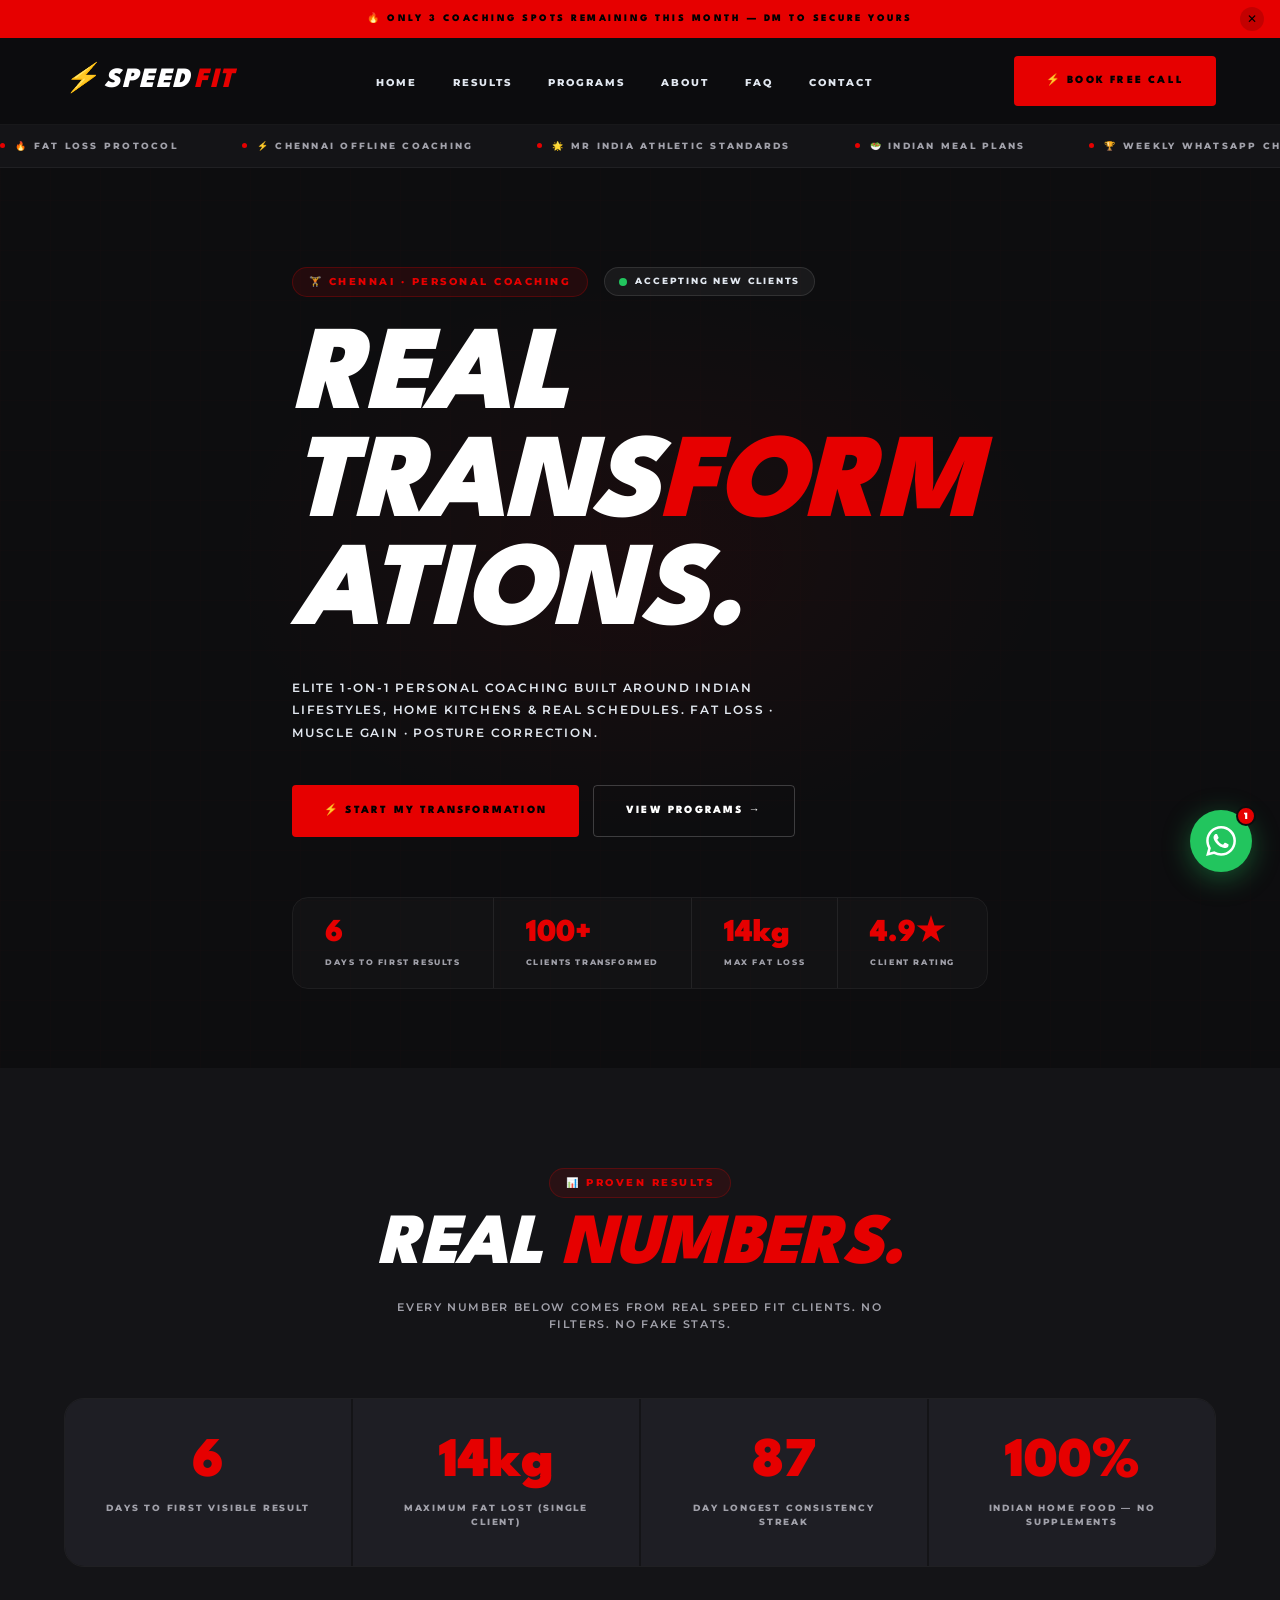
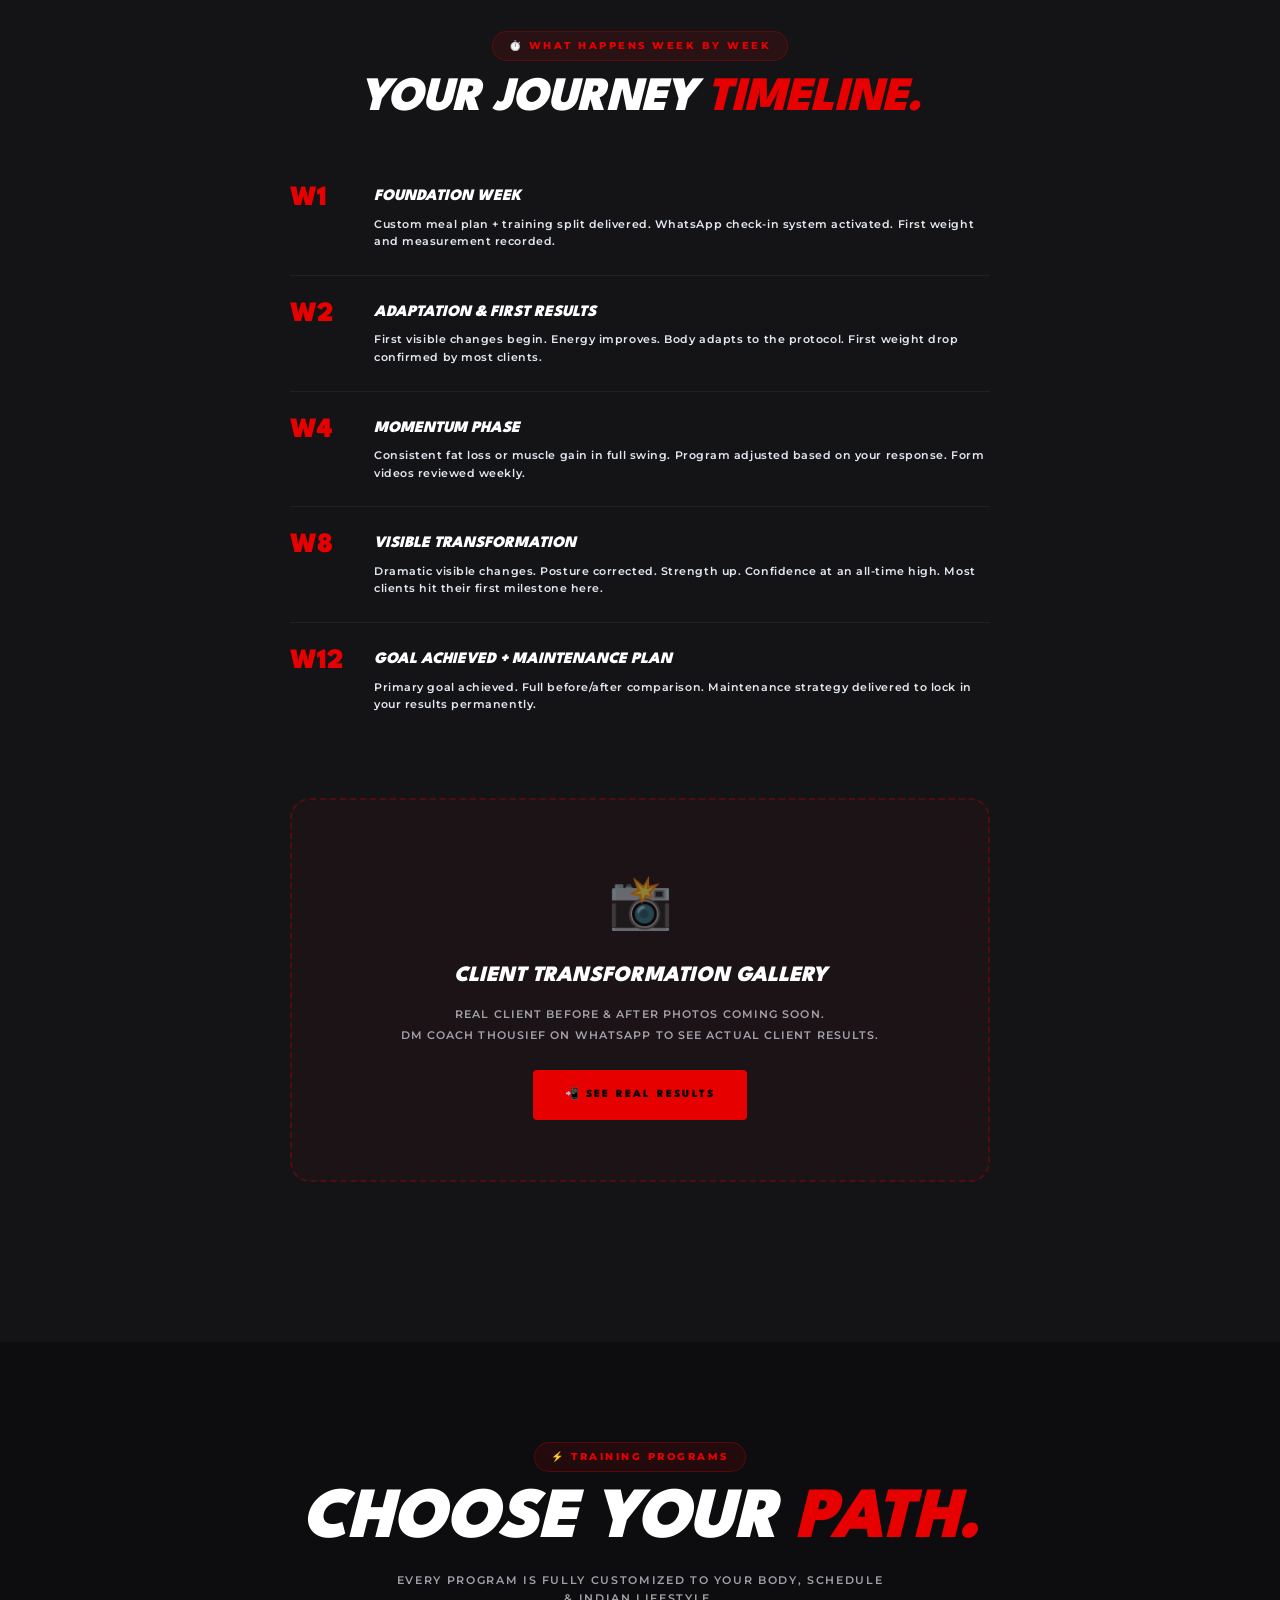
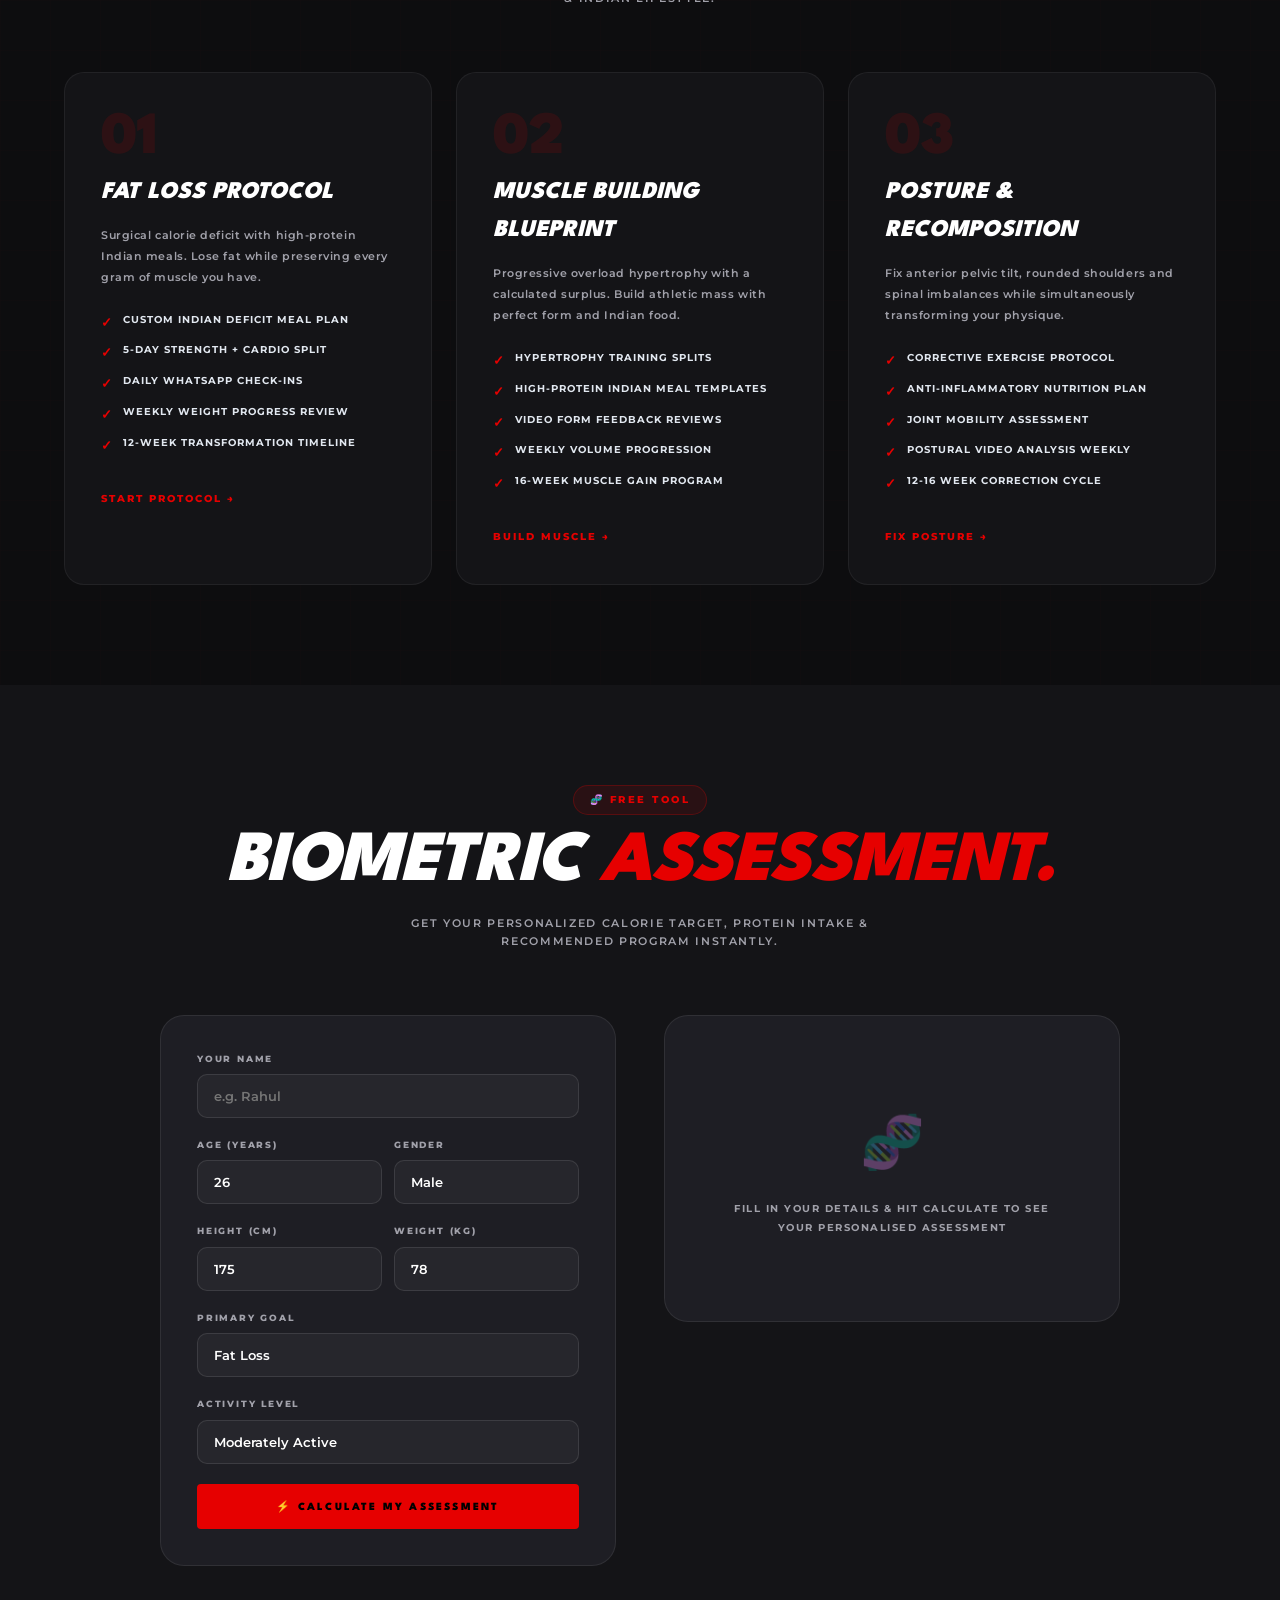
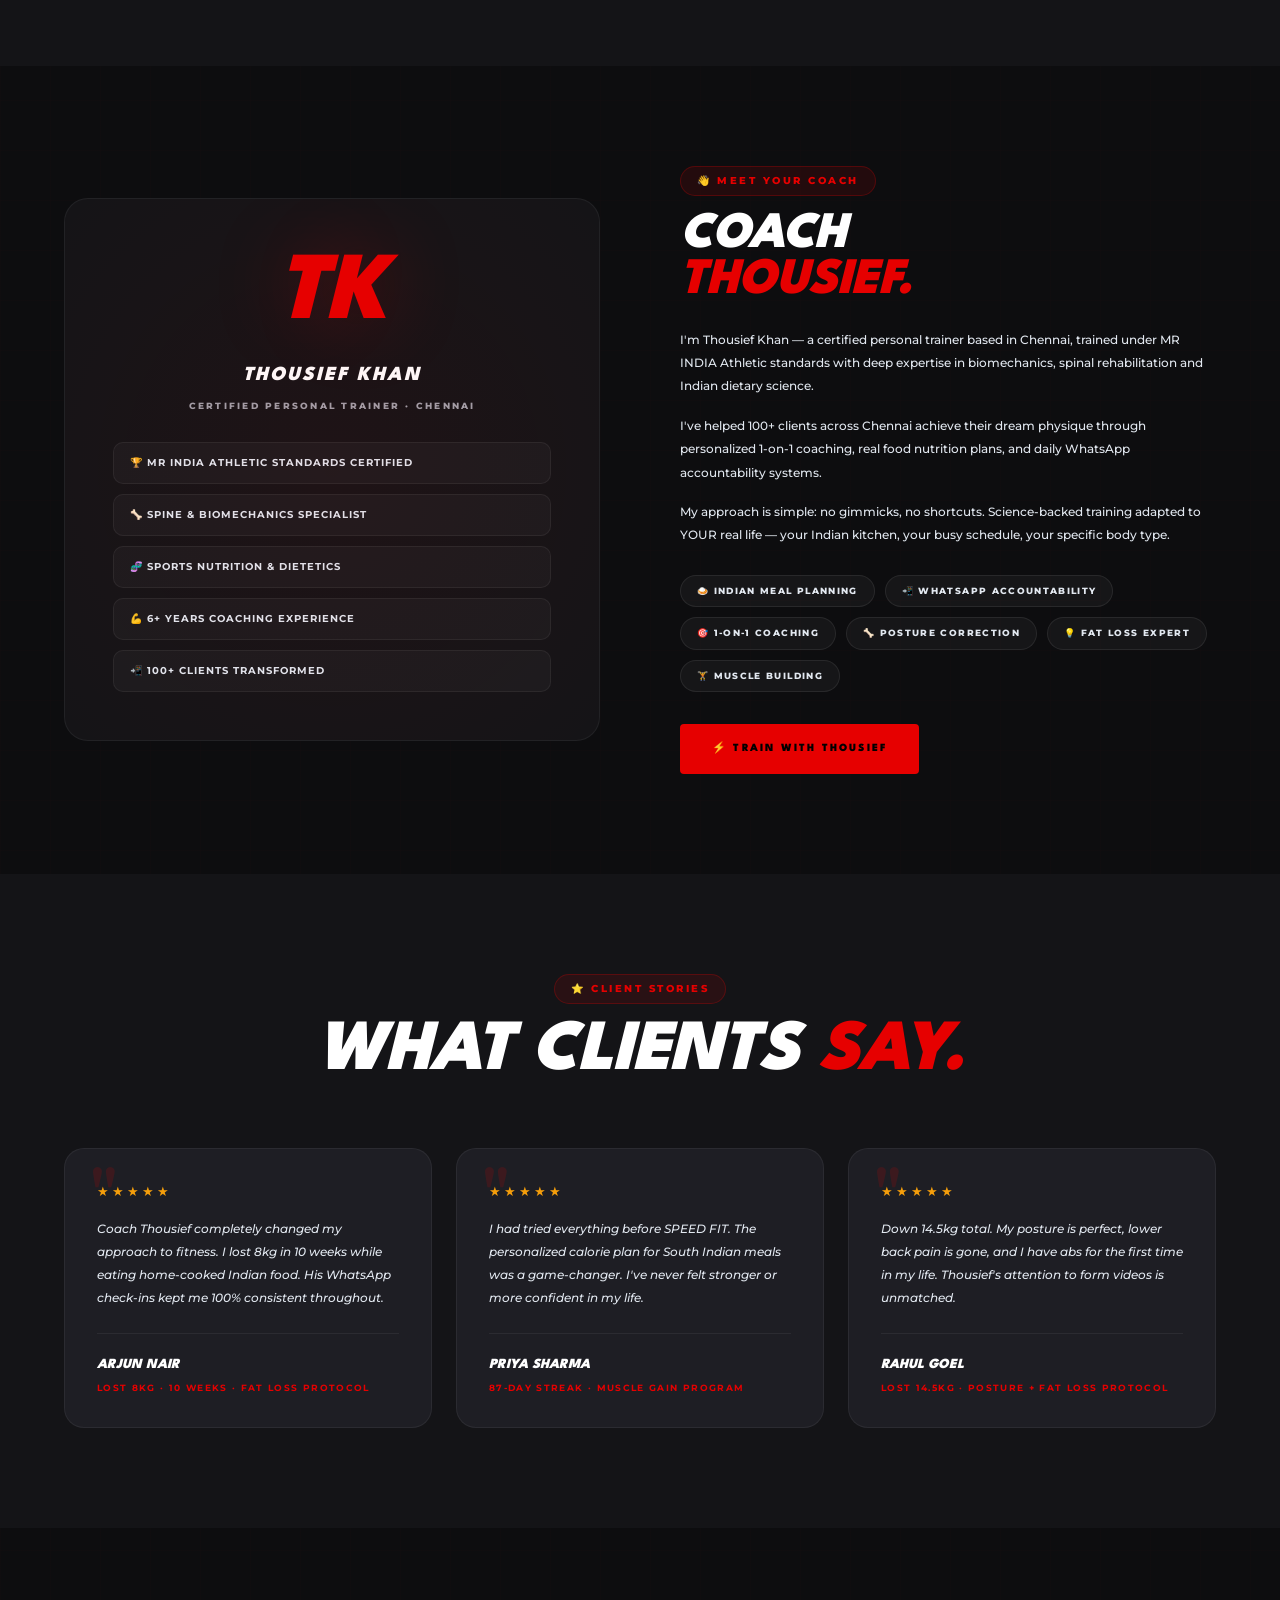
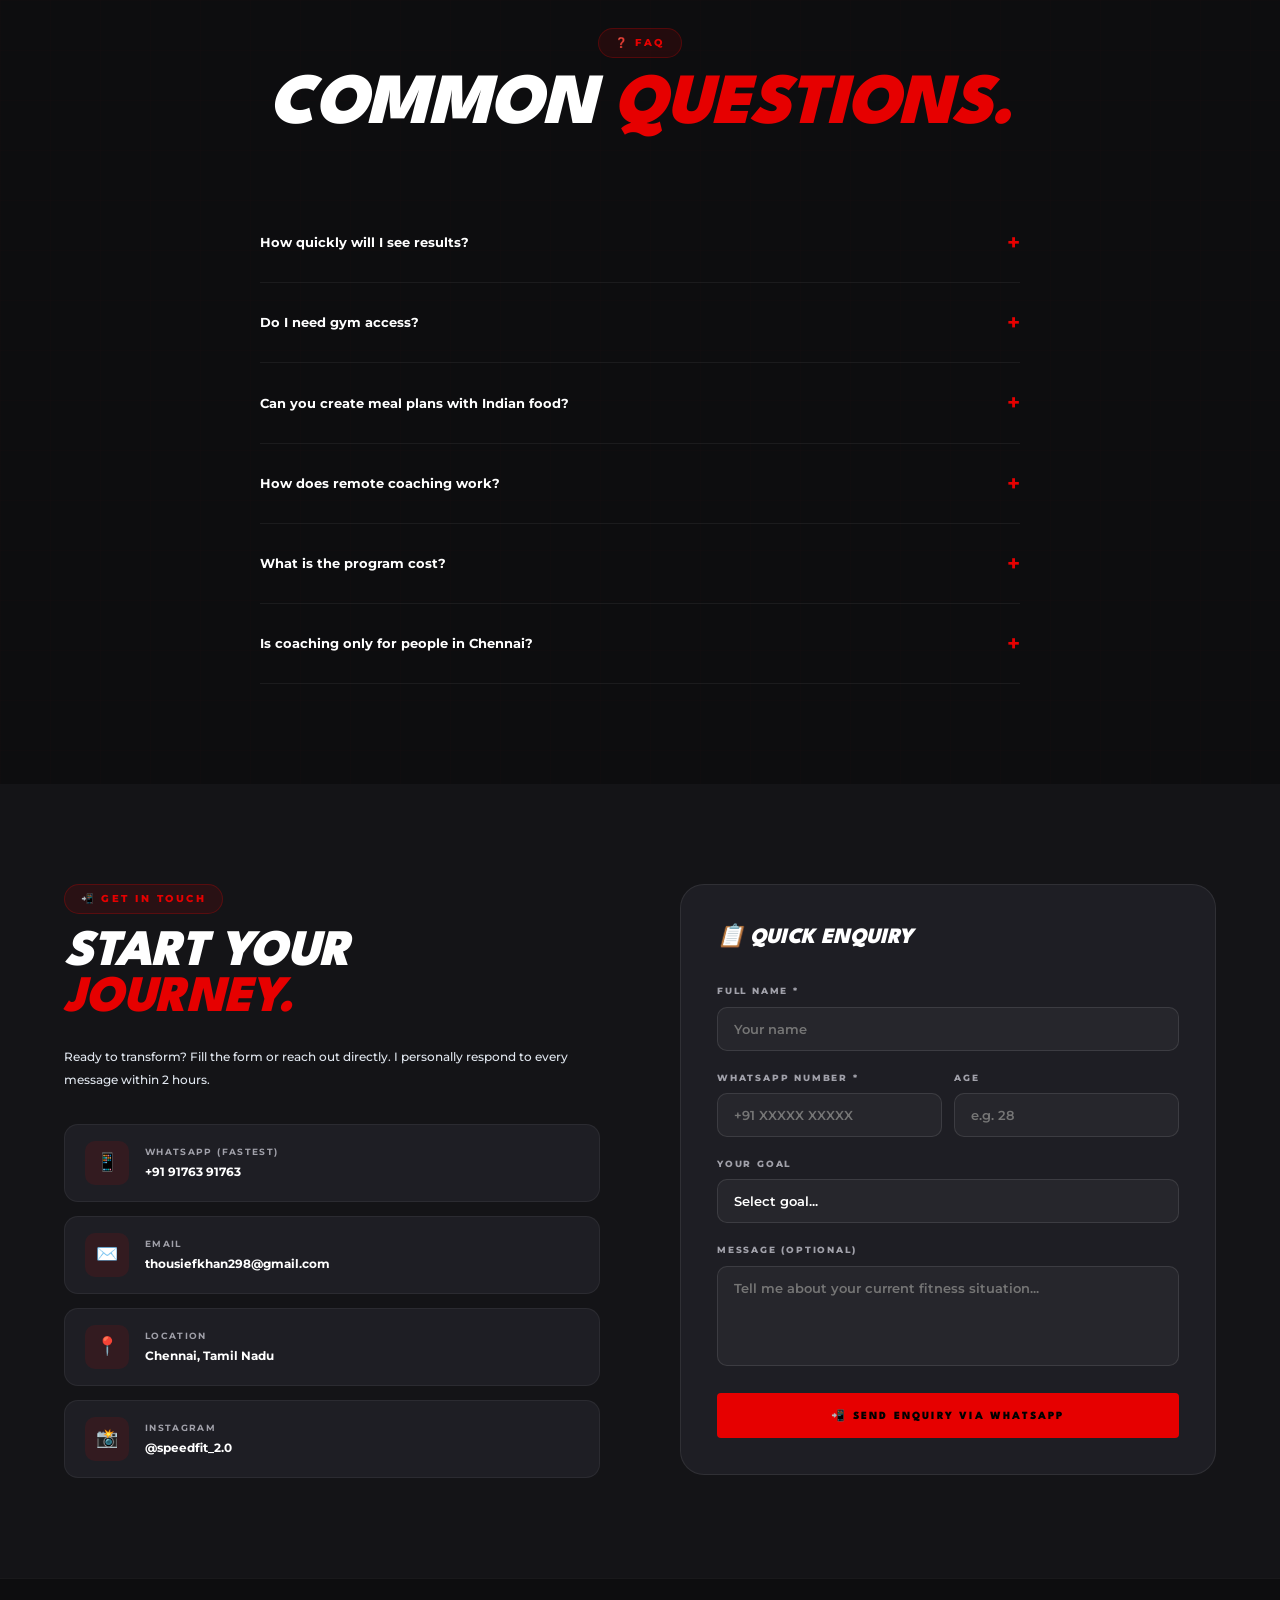
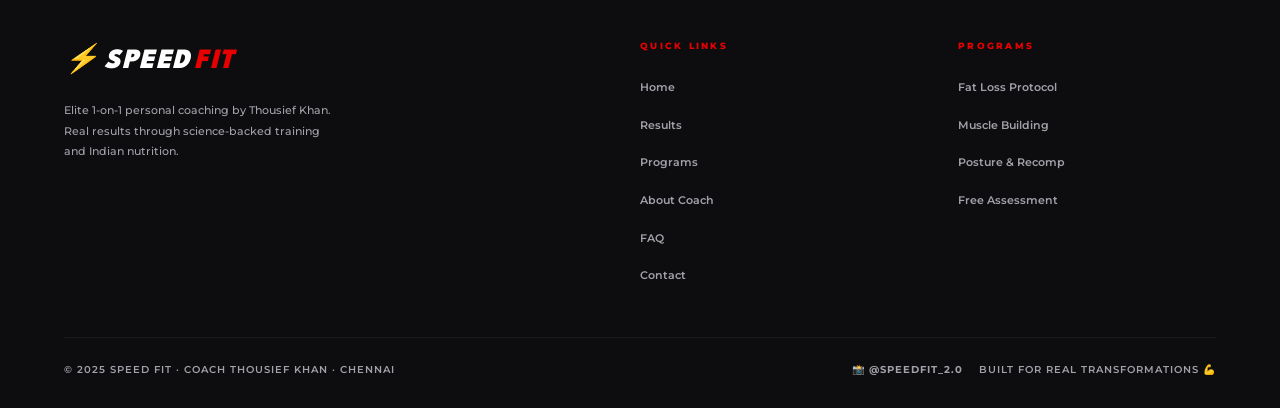
==== commit df09ab81: "Add Instagram @speedfit_2.0 to contact, footer and ticker" ====
--- a/index.html
+++ b/index.html
@@ -561,7 +561,7 @@
       <div class="icon">📸</div>
       <h3>Client Transformation Gallery</h3>
       <p>Real client before &amp; after photos coming soon.<br/>DM Coach Thousief on WhatsApp to see actual client results.</p>
-      <a href="https://wa.me/919176391763?text=Hi%20Coach%20Thousief!%20Can%20I%20see%20your%20client%20transformation%20photos%3F" target="_blank" class="btn-red">📲 See Real Results</a>
+      <a href="https://wa.me/918870940081?text=Hi%20Coach%20Thousief!%20Can%20I%20see%20your%20client%20transformation%20photos%3F" target="_blank" class="btn-red">📲 See Real Results</a>
     </div>
   </div>
 </section>
@@ -798,7 +798,7 @@
         <h2 class="section-title">START YOUR<br/><span class="red">JOURNEY.</span></h2>
         <p>Ready to transform? Fill the form or reach out directly. I personally respond to every message within 2 hours.</p>
         <div class="contact-methods">
-          <a href="https://wa.me/919176391763" target="_blank" class="c-method">
+          <a href="https://wa.me/918870940081" target="_blank" class="c-method">
             <div class="c-icon">📱</div>
             <div><div class="c-lbl">WhatsApp (Fastest)</div><div class="c-val">+91 91763 91763</div></div>
           </a>
@@ -810,6 +810,10 @@
             <div class="c-icon">📍</div>
             <div><div class="c-lbl">Location</div><div class="c-val">Chennai, Tamil Nadu</div></div>
           </div>
+          <a href="https://instagram.com/speedfit_2.0" target="_blank" class="c-method">
+            <div class="c-icon">📸</div>
+            <div><div class="c-lbl">Instagram</div><div class="c-val">@speedfit_2.0</div></div>
+          </a>
         </div>
       </div>
       <div class="enquiry-card fi">
@@ -867,7 +871,10 @@
     </div>
     <div class="footer-bottom">
       <p>© 2025 Speed Fit · Coach Thousief Khan · Chennai</p>
-      <p>Built for real transformations 💪</p>
+      <div style="display:flex;align-items:center;gap:16px;">
+        <a href="https://instagram.com/speedfit_2.0" target="_blank" style="display:flex;align-items:center;gap:8px;font-size:10px;color:var(--slate);font-weight:700;letter-spacing:0.1em;text-transform:uppercase;transition:color 0.2s;" onmouseover="this.style.color='#e60000'" onmouseout="this.style.color='var(--slate)'">📸 @speedfit_2.0</a>
+        <p>Built for real transformations 💪</p>
+      </div>
     </div>
   </div>
 </footer>
@@ -895,7 +902,7 @@
 <button id="scroll-top" onclick="window.scrollTo({top:0,behavior:'smooth'})" aria-label="Back to top">↑</button>
 
 <script>
-const WA = '919176391763';
+const WA = '918870940081';
 
 // NAV CTA show on desktop
 document.getElementById('nav-cta-btn').style.display = window.innerWidth >= 900 ? 'inline-flex' : 'none';
@@ -914,7 +921,7 @@
 });
 
 // Ticker
-const items = ['🔥 FAT LOSS PROTOCOL','⚡ CHENNAI OFFLINE COACHING','🌟 MR INDIA ATHLETIC STANDARDS','🥗 INDIAN MEAL PLANS','🏆 WEEKLY WHATSAPP CHECK-INS','💪 100+ CLIENTS TRANSFORMED','🦴 POSTURE CORRECTION SPECIALIST','📲 DAILY ACCOUNTABILITY'];
+const items = ['🔥 FAT LOSS PROTOCOL','⚡ CHENNAI OFFLINE COACHING','🌟 MR INDIA ATHLETIC STANDARDS','🥗 INDIAN MEAL PLANS','🏆 WEEKLY WHATSAPP CHECK-INS','💪 100+ CLIENTS TRANSFORMED','🦴 POSTURE CORRECTION SPECIALIST','📲 DAILY ACCOUNTABILITY','📸 FOLLOW @SPEEDFIT_2.0 ON INSTAGRAM'];
 const t = document.getElementById('ticker');
 t.innerHTML = [...items,...items].map(x => `<span><span class="dot"></span>${x}</span>`).join('');
 
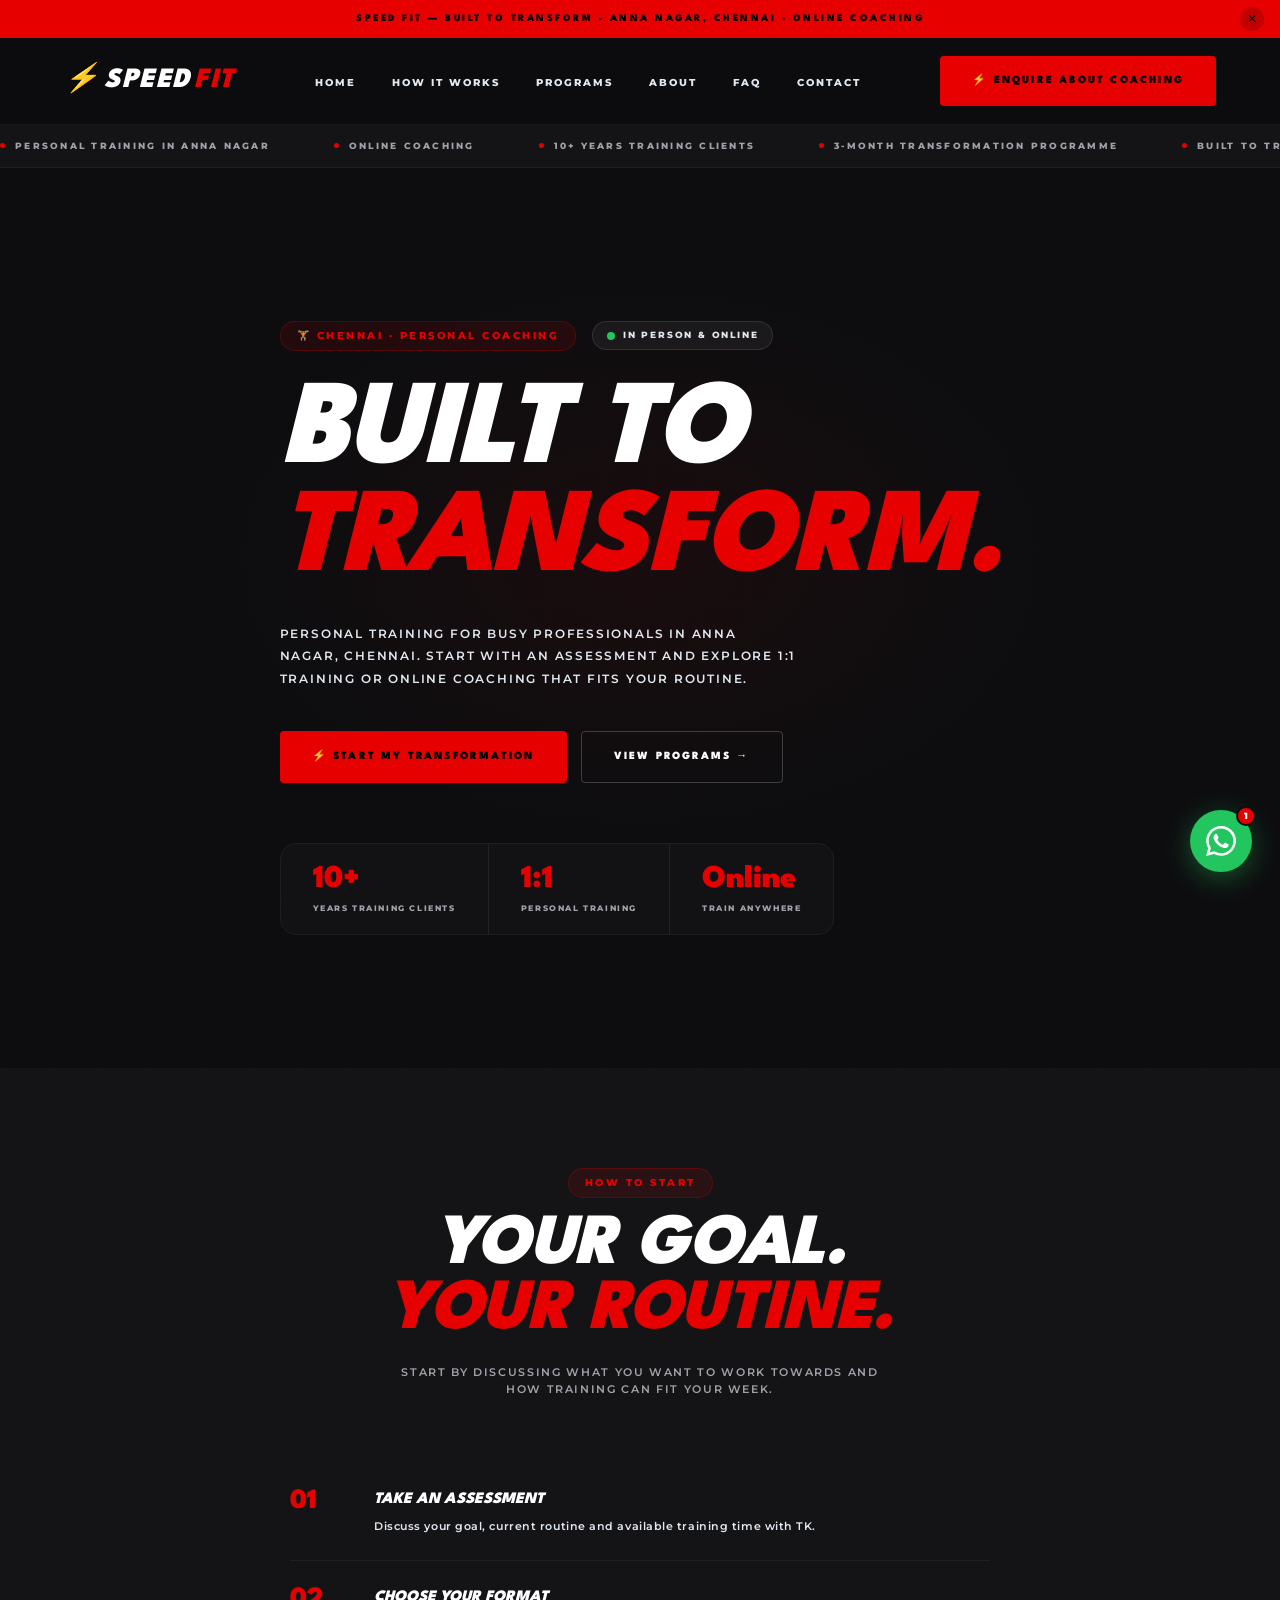
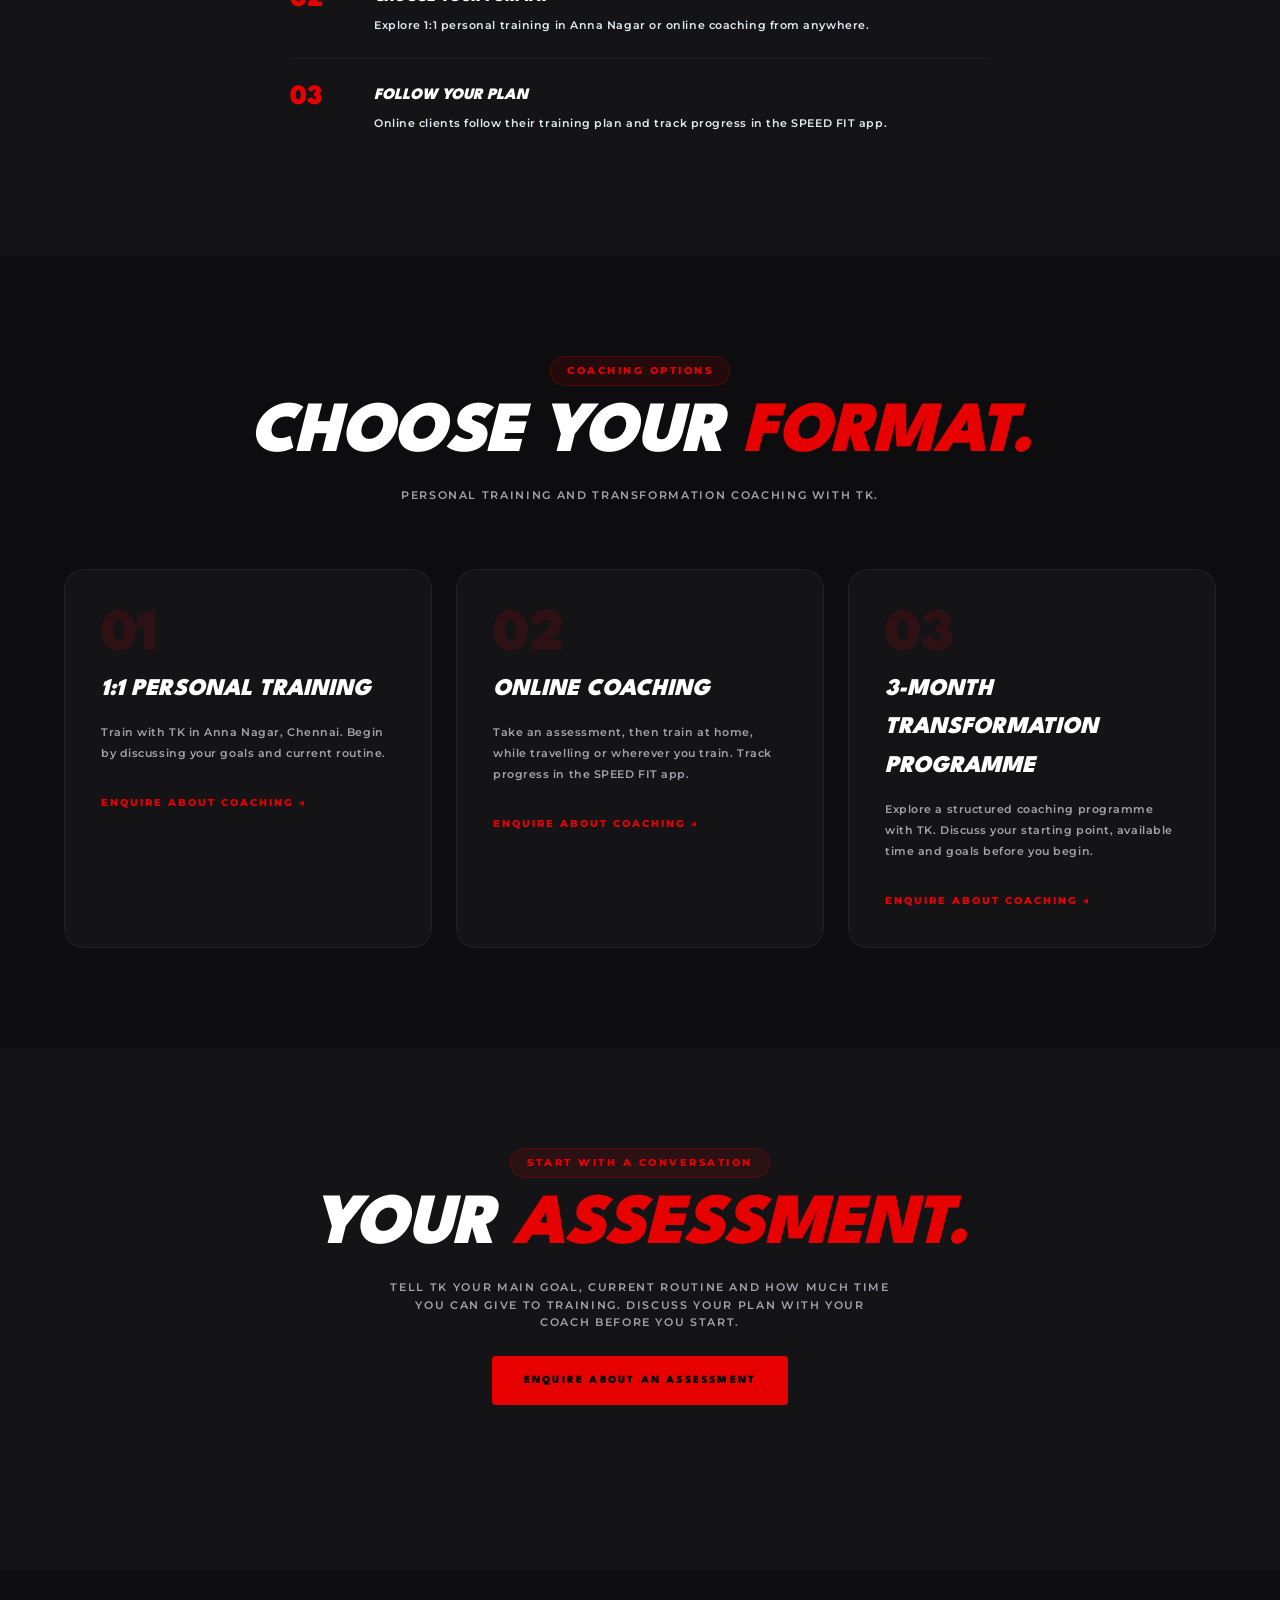
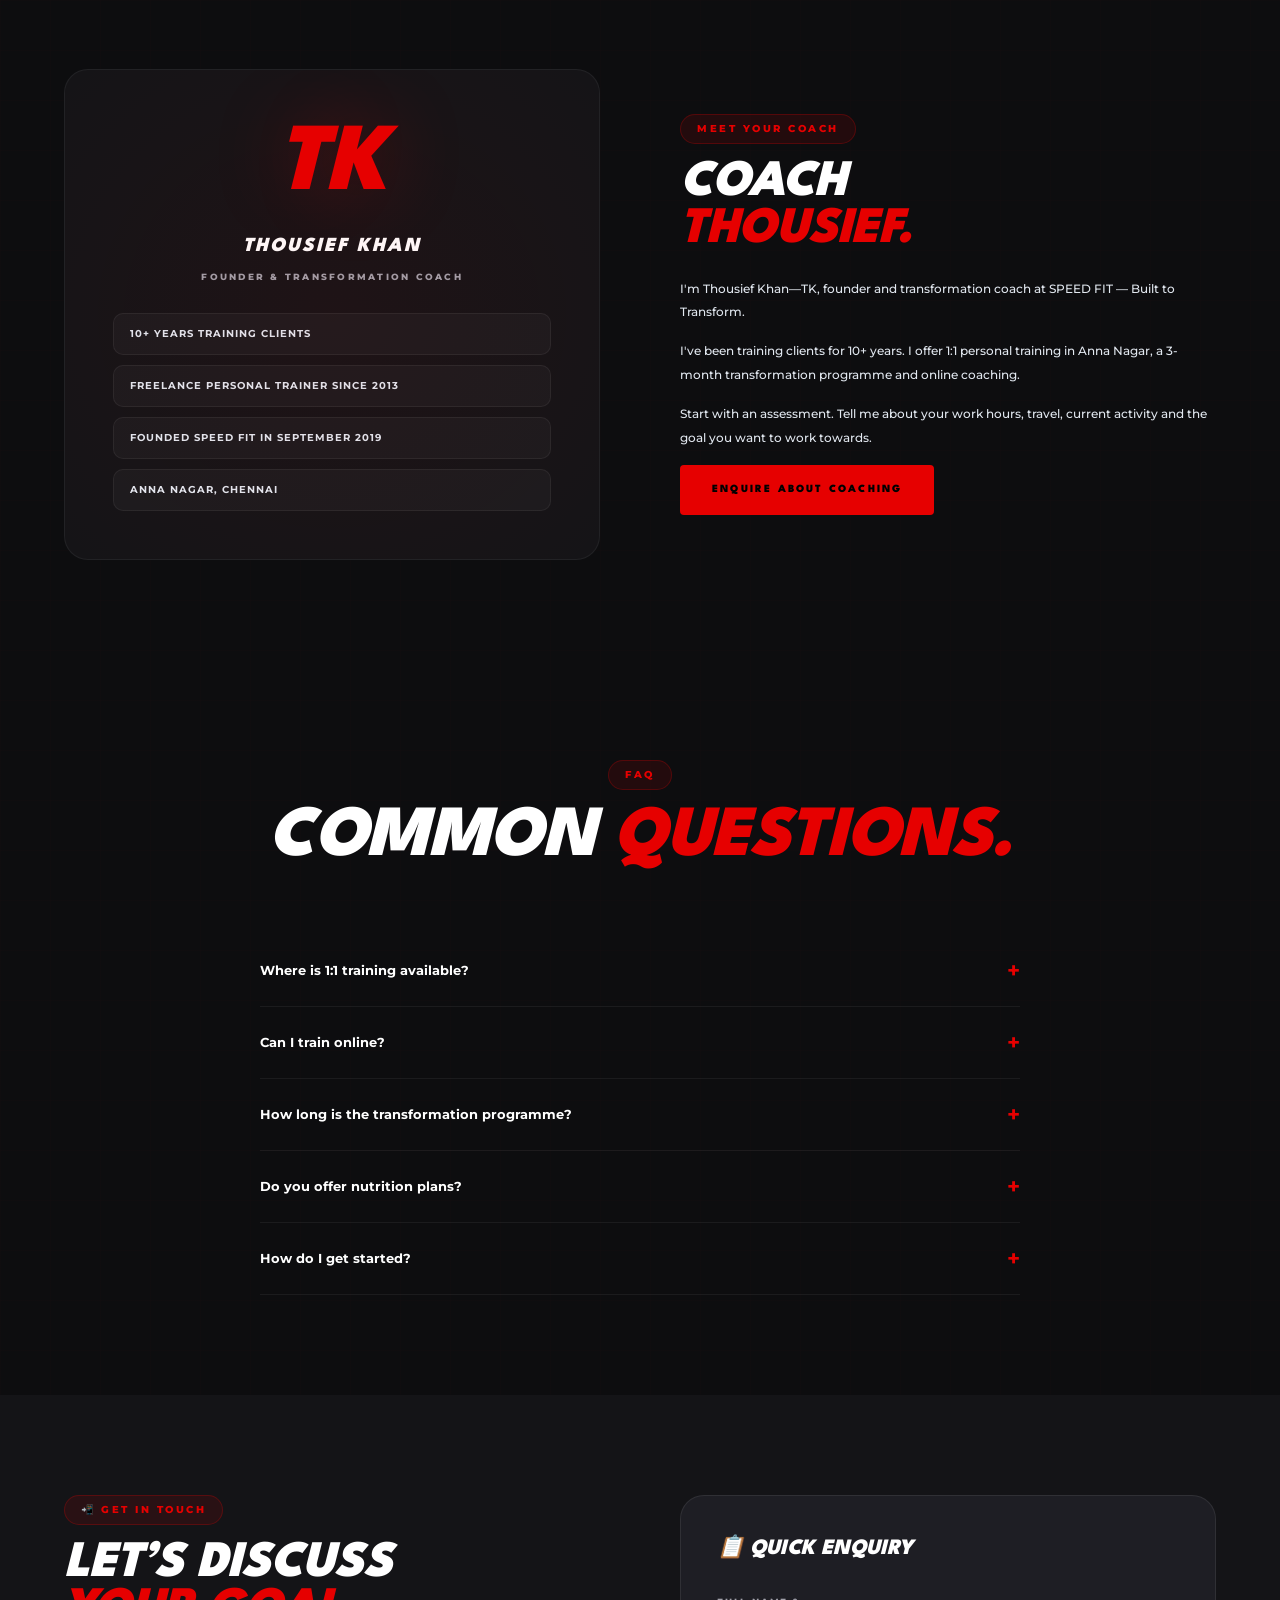
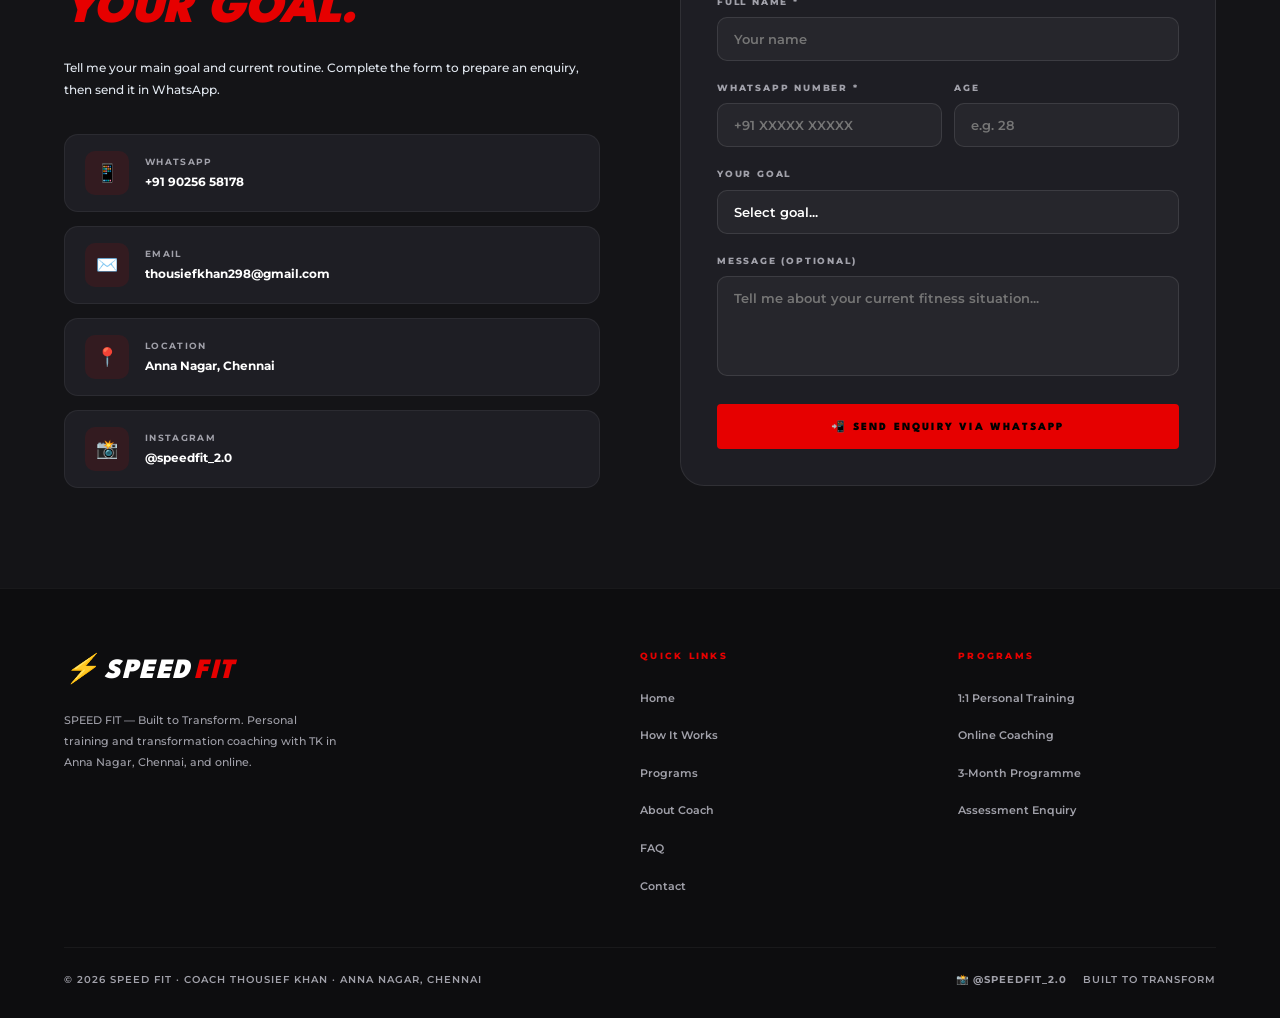
==== commit 737d8a3b: "fix: align SPEED FIT site copy and enquiry flow" ====
--- a/index.html
+++ b/index.html
@@ -3,10 +3,10 @@
 <head>
   <meta charset="UTF-8" />
   <meta name="viewport" content="width=device-width, initial-scale=1.0" />
-  <title>SPEED FIT — Premium Personal Coaching by Thousief Khan</title>
-  <meta name="description" content="Elite 1-on-1 fitness coaching in Chennai. Real transformations in 6 days. Fat loss, muscle gain & posture correction by Coach Thousief Khan." />
-  <meta property="og:title" content="SPEED FIT — Real Transformations. Real Results." />
-  <meta property="og:description" content="Elite 1-on-1 personal coaching. DM to start your transformation today." />
+  <title>SPEED FIT | Personal Training in Anna Nagar, Chennai</title>
+  <meta name="description" content="Personal training in Anna Nagar, Chennai, and online coaching with TK. Start with an assessment. SPEED FIT — Built to Transform." />
+  <meta property="og:title" content="SPEED FIT — Built to Transform" />
+  <meta property="og:description" content="1:1 personal training in Anna Nagar and online coaching with TK. Start with an assessment." />
   <link rel="preconnect" href="https://fonts.googleapis.com" />
   <link rel="preconnect" href="https://fonts.gstatic.com" crossorigin />
   <link href="https://fonts.googleapis.com/css2?family=League+Spartan:wght@400;700;900&family=Montserrat:ital,wght@0,400;0,600;0,700;1,700&display=swap" rel="stylesheet" />
@@ -406,13 +406,15 @@
       #wa-bubble { width: 250px; }
       .h-stat { padding: 16px 20px; }
     }
+    @media (max-width: 600px) { .hero-stats { display:flex; flex-wrap:wrap; } .h-stat { padding:16px; } .programs-grid { grid-template-columns:1fr; } }
+    @media (prefers-reduced-motion: reduce) { *, *::before, *::after { animation:none !important; transition:none !important; scroll-behavior:auto !important; } }
   </style>
 </head>
 <body>
 
 <!-- ANNOUNCEMENT BAR -->
 <div id="announcement">
-  🔥 Only 3 coaching spots remaining this month — DM to secure yours
+  SPEED FIT — Built to Transform · Anna Nagar, Chennai · Online coaching
   <button class="close-ann" onclick="document.getElementById('announcement').remove()" aria-label="Close">✕</button>
 </div>
 
@@ -423,26 +425,26 @@
       <a href="#home" class="logo"><span class="zap">⚡</span>SPEED<span class="red">FIT</span></a>
       <ul class="nav-links">
         <li><a href="#home">Home</a></li>
-        <li><a href="#transformations">Results</a></li>
+        <li><a href="#transformations">How It Works</a></li>
         <li><a href="#programs">Programs</a></li>
         <li><a href="#about">About</a></li>
         <li><a href="#faq">FAQ</a></li>
         <li><a href="#contact">Contact</a></li>
       </ul>
       <div style="display:flex;align-items:center;gap:12px;">
-        <a href="#contact" class="btn-red" style="display:none;" id="nav-cta-btn">⚡ Book Free Call</a>
+        <a href="#contact" class="btn-red" style="display:none;" id="nav-cta-btn">⚡ Enquire About Coaching</a>
         <button class="hamburger" id="ham-btn" aria-label="Menu">☰</button>
       </div>
     </div>
   </div>
   <div class="mobile-menu" id="mob-menu">
     <a href="#home" onclick="closeMob()">Home</a>
-    <a href="#transformations" onclick="closeMob()">Results</a>
+    <a href="#transformations" onclick="closeMob()">How It Works</a>
     <a href="#programs" onclick="closeMob()">Programs</a>
     <a href="#about" onclick="closeMob()">About</a>
     <a href="#faq" onclick="closeMob()">FAQ</a>
     <a href="#contact" onclick="closeMob()">Contact</a>
-    <a href="#contact" class="btn-red mobile-cta" onclick="closeMob()">⚡ Book Free Call</a>
+    <a href="#contact" class="btn-red mobile-cta" onclick="closeMob()">⚡ Enquire About Coaching</a>
   </div>
 </nav>
 
@@ -458,336 +460,70 @@
     <div class="hero-content fi">
       <div class="hero-eyebrow">
         <span class="tag">🏋️ Chennai · Personal Coaching</span>
-        <span class="live-badge"><span class="pulse"></span>Accepting New Clients</span>
-      </div>
-      <h1 class="section-title hero-title">
-        <span class="hero-line">REAL</span>
-        <span class="hero-line">TRANS<span class="red">FORM</span></span>
-        <span class="hero-line">ATIONS.</span>
-      </h1>
-      <p class="hero-sub">
-        Elite 1-on-1 personal coaching built around Indian lifestyles,
-        home kitchens &amp; real schedules. Fat loss · Muscle gain · Posture correction.
-      </p>
+        <span class="live-badge"><span class="pulse"></span>In Person &amp; Online</span>
+      </div>
+      <h1 class="section-title hero-title"><span class="hero-line">BUILT TO</span><span class="hero-line red">TRANSFORM.</span></h1>
+      <p class="hero-sub">Personal training for busy professionals in Anna Nagar, Chennai. Start with an assessment and explore 1:1 training or online coaching that fits your routine.</p>
+
       <div class="hero-btns">
         <a href="#contact" class="btn-red">⚡ Start My Transformation</a>
         <a href="#programs" class="btn-outline">View Programs →</a>
       </div>
       <div class="hero-stats">
-        <div class="h-stat">
-          <div class="h-stat-num">6</div>
-          <div class="h-stat-lbl">Days to First Results</div>
-        </div>
-        <div class="h-stat">
-          <div class="h-stat-num">100+</div>
-          <div class="h-stat-lbl">Clients Transformed</div>
-        </div>
-        <div class="h-stat">
-          <div class="h-stat-num">14kg</div>
-          <div class="h-stat-lbl">Max Fat Loss</div>
-        </div>
-        <div class="h-stat">
-          <div class="h-stat-num">4.9★</div>
-          <div class="h-stat-lbl">Client Rating</div>
-        </div>
+        <div class="h-stat"><div class="h-stat-num">10+</div><div class="h-stat-lbl">Years Training Clients</div></div>
+        <div class="h-stat"><div class="h-stat-num">1:1</div><div class="h-stat-lbl">Personal Training</div></div>
+        <div class="h-stat"><div class="h-stat-num">Online</div><div class="h-stat-lbl">Train Anywhere</div></div>
       </div>
     </div>
   </div>
 </section>
 
-<!-- RESULTS -->
-<section id="transformations" style="padding:100px 0;background:var(--black2);">
+<!-- COACHING PROCESS -->
+<section id="transformations">
   <div class="container">
-    <div class="section-header fi">
-      <span class="tag">📊 Proven Results</span>
-      <h2 class="section-title">REAL <span class="red">NUMBERS.</span></h2>
-      <p>Every number below comes from real Speed Fit clients. No filters. No fake stats.</p>
-    </div>
-
-    <div class="results-grid fi" style="border:1px solid rgba(255,255,255,0.05);border-radius:20px;overflow:hidden;margin-bottom:64px;">
-      <div class="result-stat"><div class="big">6</div><div class="lbl">Days to First Visible Result</div></div>
-      <div class="result-stat"><div class="big">14kg</div><div class="lbl">Maximum Fat Lost (Single Client)</div></div>
-      <div class="result-stat"><div class="big">87</div><div class="lbl">Day Longest Consistency Streak</div></div>
-      <div class="result-stat"><div class="big">100%</div><div class="lbl">Indian Home Food — No Supplements</div></div>
-    </div>
-
-    <!-- Transformation timeline -->
-    <div class="fi" style="max-width:800px;margin:0 auto 60px;">
-      <div style="text-align:center;margin-bottom:40px;">
-        <span class="tag">⏱️ What Happens Week by Week</span>
-        <h3 class="section-title" style="font-size:clamp(28px,4vw,48px);margin-top:16px;">YOUR JOURNEY <span class="red">TIMELINE.</span></h3>
-      </div>
-      <div class="timeline">
-        <div class="timeline-item">
-          <div class="t-day">W1</div>
-          <div class="t-content">
-            <h4>Foundation Week</h4>
-            <p>Custom meal plan + training split delivered. WhatsApp check-in system activated. First weight and measurement recorded.</p>
-          </div>
-        </div>
-        <div class="timeline-item">
-          <div class="t-day">W2</div>
-          <div class="t-content">
-            <h4>Adaptation & First Results</h4>
-            <p>First visible changes begin. Energy improves. Body adapts to the protocol. First weight drop confirmed by most clients.</p>
-          </div>
-        </div>
-        <div class="timeline-item">
-          <div class="t-day">W4</div>
-          <div class="t-content">
-            <h4>Momentum Phase</h4>
-            <p>Consistent fat loss or muscle gain in full swing. Program adjusted based on your response. Form videos reviewed weekly.</p>
-          </div>
-        </div>
-        <div class="timeline-item">
-          <div class="t-day">W8</div>
-          <div class="t-content">
-            <h4>Visible Transformation</h4>
-            <p>Dramatic visible changes. Posture corrected. Strength up. Confidence at an all-time high. Most clients hit their first milestone here.</p>
-          </div>
-        </div>
-        <div class="timeline-item">
-          <div class="t-day">W12</div>
-          <div class="t-content">
-            <h4>Goal Achieved + Maintenance Plan</h4>
-            <p>Primary goal achieved. Full before/after comparison. Maintenance strategy delivered to lock in your results permanently.</p>
-          </div>
-        </div>
-      </div>
-    </div>
-
-    <!-- Photo upload placeholder -->
-    <div class="photo-placeholder fi">
-      <div class="icon">📸</div>
-      <h3>Client Transformation Gallery</h3>
-      <p>Real client before &amp; after photos coming soon.<br/>DM Coach Thousief on WhatsApp to see actual client results.</p>
-      <a href="https://wa.me/918870940081?text=Hi%20Coach%20Thousief!%20Can%20I%20see%20your%20client%20transformation%20photos%3F" target="_blank" class="btn-red">📲 See Real Results</a>
+    <div class="section-header fi"><span class="tag">How to start</span><h2 class="section-title">YOUR GOAL.<br/><span class="red">YOUR ROUTINE.</span></h2><p>Start by discussing what you want to work towards and how training can fit your week.</p></div>
+    <div class="timeline fi">
+      <div class="timeline-item"><div class="t-day">01</div><div class="t-content"><h4>Take an assessment</h4><p>Discuss your goal, current routine and available training time with TK.</p></div></div>
+      <div class="timeline-item"><div class="t-day">02</div><div class="t-content"><h4>Choose your format</h4><p>Explore 1:1 personal training in Anna Nagar or online coaching from anywhere.</p></div></div>
+      <div class="timeline-item"><div class="t-day">03</div><div class="t-content"><h4>Follow your plan</h4><p>Online clients follow their training plan and track progress in the SPEED FIT app.</p></div></div>
     </div>
   </div>
 </section>
 
 <!-- PROGRAMS -->
-<section id="programs">
-  <div class="container">
-    <div class="section-header fi">
-      <span class="tag">⚡ Training Programs</span>
-      <h2 class="section-title">CHOOSE YOUR <span class="red">PATH.</span></h2>
-      <p>Every program is fully customized to your body, schedule &amp; Indian lifestyle.</p>
-    </div>
-    <div class="programs-grid">
-      <div class="program-card fi">
-        <div class="p-num">01</div>
-        <h3>Fat Loss Protocol</h3>
-        <p>Surgical calorie deficit with high-protein Indian meals. Lose fat while preserving every gram of muscle you have.</p>
-        <ul class="p-features">
-          <li><span class="ck">✓</span>Custom Indian deficit meal plan</li>
-          <li><span class="ck">✓</span>5-day strength + cardio split</li>
-          <li><span class="ck">✓</span>Daily WhatsApp check-ins</li>
-          <li><span class="ck">✓</span>Weekly weight progress review</li>
-          <li><span class="ck">✓</span>12-week transformation timeline</li>
-        </ul>
-        <a href="#contact" class="p-cta">Start Protocol →</a>
-      </div>
-      <div class="program-card fi">
-        <div class="p-num">02</div>
-        <h3>Muscle Building Blueprint</h3>
-        <p>Progressive overload hypertrophy with a calculated surplus. Build athletic mass with perfect form and Indian food.</p>
-        <ul class="p-features">
-          <li><span class="ck">✓</span>Hypertrophy training splits</li>
-          <li><span class="ck">✓</span>High-protein Indian meal templates</li>
-          <li><span class="ck">✓</span>Video form feedback reviews</li>
-          <li><span class="ck">✓</span>Weekly volume progression</li>
-          <li><span class="ck">✓</span>16-week muscle gain program</li>
-        </ul>
-        <a href="#contact" class="p-cta">Build Muscle →</a>
-      </div>
-      <div class="program-card fi">
-        <div class="p-num">03</div>
-        <h3>Posture &amp; Recomposition</h3>
-        <p>Fix anterior pelvic tilt, rounded shoulders and spinal imbalances while simultaneously transforming your physique.</p>
-        <ul class="p-features">
-          <li><span class="ck">✓</span>Corrective exercise protocol</li>
-          <li><span class="ck">✓</span>Anti-inflammatory nutrition plan</li>
-          <li><span class="ck">✓</span>Joint mobility assessment</li>
-          <li><span class="ck">✓</span>Postural video analysis weekly</li>
-          <li><span class="ck">✓</span>12-16 week correction cycle</li>
-        </ul>
-        <a href="#contact" class="p-cta">Fix Posture →</a>
-      </div>
-    </div>
-  </div>
-</section>
+<section id="programs"><div class="container">
+<div class="section-header fi"><span class="tag">Coaching options</span><h2 class="section-title">CHOOSE YOUR <span class="red">FORMAT.</span></h2><p>Personal training and transformation coaching with TK.</p></div>
+<div class="programs-grid"><div class="program-card fi"><div class="p-num">01</div><h3>1:1 Personal Training</h3><p>Train with TK in Anna Nagar, Chennai. Begin by discussing your goals and current routine.</p><a href="#contact" class="p-cta">Enquire about coaching →</a></div>
+<div class="program-card fi"><div class="p-num">02</div><h3>Online Coaching</h3><p>Take an assessment, then train at home, while travelling or wherever you train. Track progress in the SPEED FIT app.</p><a href="#contact" class="p-cta">Enquire about coaching →</a></div>
+<div class="program-card fi"><div class="p-num">03</div><h3>3-Month Transformation Programme</h3><p>Explore a structured coaching programme with TK. Discuss your starting point, available time and goals before you begin.</p><a href="#contact" class="p-cta">Enquire about coaching →</a></div></div>
+</div></section>
 
 <!-- ASSESSMENT -->
-<section id="assessment">
-  <div class="container">
-    <div class="section-header fi">
-      <span class="tag">🧬 Free Tool</span>
-      <h2 class="section-title">BIOMETRIC <span class="red">ASSESSMENT.</span></h2>
-      <p>Get your personalized calorie target, protein intake &amp; recommended program instantly.</p>
-    </div>
-    <div class="assess-grid">
-      <div class="card fi">
-        <form id="assess-form" onsubmit="runAssess(event)">
-          <div class="form-group">
-            <label>Your Name</label>
-            <input type="text" id="a-name" placeholder="e.g. Rahul" required />
-          </div>
-          <div class="form-row">
-            <div class="form-group">
-              <label>Age (years)</label>
-              <input type="number" id="a-age" value="26" min="16" max="70" required />
-            </div>
-            <div class="form-group">
-              <label>Gender</label>
-              <select id="a-gender"><option>Male</option><option>Female</option></select>
-            </div>
-          </div>
-          <div class="form-row">
-            <div class="form-group">
-              <label>Height (cm)</label>
-              <input type="number" id="a-height" value="175" min="140" max="220" required />
-            </div>
-            <div class="form-group">
-              <label>Weight (kg)</label>
-              <input type="number" id="a-weight" value="78" min="40" max="200" required />
-            </div>
-          </div>
-          <div class="form-group">
-            <label>Primary Goal</label>
-            <select id="a-goal"><option>Fat Loss</option><option>Muscle Building</option><option>Recomposition</option></select>
-          </div>
-          <div class="form-group">
-            <label>Activity Level</label>
-            <select id="a-activity"><option>Sedentary</option><option>Lightly Active</option><option selected>Moderately Active</option><option>Very Active</option></select>
-          </div>
-          <button type="submit" class="btn-red btn-full">⚡ Calculate My Assessment</button>
-        </form>
-      </div>
-      <div class="fi">
-        <div class="spinner-wrap" id="spin"><div class="spinner"></div><p style="font-size:10px;color:var(--slate);font-weight:800;letter-spacing:0.2em;text-transform:uppercase;">Calculating biometrics...</p></div>
-        <div class="card" style="display:block;" id="result-box">
-          <div class="result-empty" id="r-empty">
-            <div class="e-icon">🧬</div>
-            <p>Fill in your details &amp; hit calculate to see your personalised assessment</p>
-          </div>
-          <div id="r-data" style="display:none;">
-            <div style="margin-bottom:20px;"><span class="tag">✅ Complete</span><h3 id="r-name" style="font-family:var(--font-display);font-size:20px;font-weight:900;text-transform:uppercase;font-style:italic;margin-top:12px;"></h3></div>
-            <div class="r-metric"><span class="r-lbl">BMI</span><span class="r-val" id="r-bmi"></span></div>
-            <div class="r-metric"><span class="r-lbl">BMI Category</span><span class="r-val" id="r-bmicat" style="font-size:14px;"></span></div>
-            <div class="r-metric"><span class="r-lbl">Daily Calories</span><span class="r-val" id="r-cal"></span></div>
-            <div class="r-metric"><span class="r-lbl">Daily Protein</span><span class="r-val" id="r-prot"></span></div>
-            <div class="r-metric"><span class="r-lbl">Timeline</span><span class="r-val" id="r-weeks"></span></div>
-            <div class="r-program-box">
-              <div class="r-prog-lbl">Recommended Program</div>
-              <div class="r-prog-name" id="r-prog"></div>
-            </div>
-            <a id="r-wa" href="#" class="btn-red btn-full" style="margin-top:20px;justify-content:center;">📲 Send to Coach Thousief</a>
-          </div>
-        </div>
-      </div>
-    </div>
-  </div>
-</section>
+<section id="assessment"><div class="container"><div class="section-header fi">
+<span class="tag">Start with a conversation</span><h2 class="section-title">YOUR <span class="red">ASSESSMENT.</span></h2>
+<p>Tell TK your main goal, current routine and how much time you can give to training. Discuss your plan with your coach before you start.</p>
+<a href="#contact" class="btn-red" style="margin-top:24px">Enquire about an assessment</a>
+</div></div></section>
 
 <!-- ABOUT -->
-<section id="about">
-  <div class="container">
-    <div class="about-grid">
-      <div class="coach-visual fi">
-        <div class="coach-initials">TK</div>
-        <div class="coach-name-big">Thousief Khan</div>
-        <div class="coach-title-small">Certified Personal Trainer · Chennai</div>
-        <div class="cert-list">
-          <div class="cert-item">🏆 MR INDIA Athletic Standards Certified</div>
-          <div class="cert-item">🦴 Spine &amp; Biomechanics Specialist</div>
-          <div class="cert-item">🧬 Sports Nutrition &amp; Dietetics</div>
-          <div class="cert-item">💪 6+ Years Coaching Experience</div>
-          <div class="cert-item">📲 100+ Clients Transformed</div>
-        </div>
-      </div>
-      <div class="about-text fi">
-        <span class="tag">👋 Meet Your Coach</span>
-        <h2 class="section-title">COACH<br/><span class="red">THOUSIEF.</span></h2>
-        <p>I'm Thousief Khan — a certified personal trainer based in Chennai, trained under MR INDIA Athletic standards with deep expertise in biomechanics, spinal rehabilitation and Indian dietary science.</p>
-        <p>I've helped 100+ clients across Chennai achieve their dream physique through personalized 1-on-1 coaching, real food nutrition plans, and daily WhatsApp accountability systems.</p>
-        <p>My approach is simple: no gimmicks, no shortcuts. Science-backed training adapted to YOUR real life — your Indian kitchen, your busy schedule, your specific body type.</p>
-        <div class="about-pills">
-          <span class="pill">🍛 Indian Meal Planning</span>
-          <span class="pill">📲 WhatsApp Accountability</span>
-          <span class="pill">🎯 1-on-1 Coaching</span>
-          <span class="pill">🦴 Posture Correction</span>
-          <span class="pill">💡 Fat Loss Expert</span>
-          <span class="pill">🏋️ Muscle Building</span>
-        </div>
-        <a href="#contact" class="btn-red">⚡ Train With Thousief</a>
-      </div>
-    </div>
-  </div>
-</section>
-
-<!-- TESTIMONIALS -->
-<section id="testimonials">
-  <div class="container">
-    <div class="section-header fi">
-      <span class="tag">⭐ Client Stories</span>
-      <h2 class="section-title">WHAT CLIENTS <span class="red">SAY.</span></h2>
-    </div>
-    <div class="t-grid">
-      <div class="t-card fi">
-        <div class="t-stars">★★★★★</div>
-        <p class="t-text">Coach Thousief completely changed my approach to fitness. I lost 8kg in 10 weeks while eating home-cooked Indian food. His WhatsApp check-ins kept me 100% consistent throughout.</p>
-        <div class="t-author"><div class="t-name">Arjun Nair</div><div class="t-result">Lost 8kg · 10 Weeks · Fat Loss Protocol</div></div>
-      </div>
-      <div class="t-card fi">
-        <div class="t-stars">★★★★★</div>
-        <p class="t-text">I had tried everything before SPEED FIT. The personalized calorie plan for South Indian meals was a game-changer. I've never felt stronger or more confident in my life.</p>
-        <div class="t-author"><div class="t-name">Priya Sharma</div><div class="t-result">87-Day Streak · Muscle Gain Program</div></div>
-      </div>
-      <div class="t-card fi">
-        <div class="t-stars">★★★★★</div>
-        <p class="t-text">Down 14.5kg total. My posture is perfect, lower back pain is gone, and I have abs for the first time in my life. Thousief's attention to form videos is unmatched.</p>
-        <div class="t-author"><div class="t-name">Rahul Goel</div><div class="t-result">Lost 14.5kg · Posture + Fat Loss Protocol</div></div>
-      </div>
-    </div>
-  </div>
-</section>
+<section id="about"><div class="container"><div class="about-grid">
+<div class="coach-visual fi"><div class="coach-initials">TK</div><div class="coach-name-big">Thousief Khan</div><div class="coach-title-small">Founder &amp; Transformation Coach</div>
+<div class="cert-list"><div class="cert-item">10+ years training clients</div><div class="cert-item">Freelance personal trainer since 2013</div><div class="cert-item">Founded SPEED FIT in September 2019</div><div class="cert-item">Anna Nagar, Chennai</div></div></div>
+<div class="about-text fi"><span class="tag">Meet your coach</span><h2 class="section-title">COACH<br/><span class="red">THOUSIEF.</span></h2>
+<p>I'm Thousief Khan—TK, founder and transformation coach at SPEED FIT — Built to Transform.</p>
+<p>I've been training clients for 10+ years. I offer 1:1 personal training in Anna Nagar, a 3-month transformation programme and online coaching.</p>
+<p>Start with an assessment. Tell me about your work hours, travel, current activity and the goal you want to work towards.</p>
+<a href="#contact" class="btn-red">Enquire about coaching</a></div>
+</div></div></section>
 
 <!-- FAQ -->
-<section id="faq">
-  <div class="container">
-    <div class="section-header fi">
-      <span class="tag">❓ FAQ</span>
-      <h2 class="section-title">COMMON <span class="red">QUESTIONS.</span></h2>
-    </div>
-    <div class="faq-list fi">
-      <div class="faq-item">
-        <div class="faq-q" onclick="toggleFaq(this)">How quickly will I see results?<span class="faq-icon">+</span></div>
-        <div class="faq-a"><p>Most clients notice visible changes within 6–10 days. Significant transformations typically happen within 8–12 weeks depending on your starting point and consistency level.</p></div>
-      </div>
-      <div class="faq-item">
-        <div class="faq-q" onclick="toggleFaq(this)">Do I need gym access?<span class="faq-icon">+</span></div>
-        <div class="faq-a"><p>Not necessarily. I design programs for full gym, dumbbells-only and bodyweight training. During your initial call we'll assess what you have and design accordingly.</p></div>
-      </div>
-      <div class="faq-item">
-        <div class="faq-q" onclick="toggleFaq(this)">Can you create meal plans with Indian food?<span class="faq-icon">+</span></div>
-        <div class="faq-a"><p>Yes — this is one of my specialties. All meal plans are built around home-cooked Indian food: dals, paneer, soya chunks, eggs, rice and rotis. No supplements or imported foods required.</p></div>
-      </div>
-      <div class="faq-item">
-        <div class="faq-q" onclick="toggleFaq(this)">How does remote coaching work?<span class="faq-icon">+</span></div>
-        <div class="faq-a"><p>100% via WhatsApp. You receive your training plan, nutrition guide and a daily check-in system. I review your workout videos, track your weight and adjust your plan weekly.</p></div>
-      </div>
-      <div class="faq-item">
-        <div class="faq-q" onclick="toggleFaq(this)">What is the program cost?<span class="faq-icon">+</span></div>
-        <div class="faq-a"><p>Pricing depends on duration and goal. Book a free 15-minute call and I'll give you a complete breakdown based on your exact requirements — no commitment needed.</p></div>
-      </div>
-      <div class="faq-item">
-        <div class="faq-q" onclick="toggleFaq(this)">Is coaching only for people in Chennai?<span class="faq-icon">+</span></div>
-        <div class="faq-a"><p>No — I coach clients across India remotely via WhatsApp. If you're in Chennai, in-person sessions can also be arranged at my training facility.</p></div>
-      </div>
-    </div>
-  </div>
-</section>
+<section id="faq"><div class="container"><div class="section-header fi"><span class="tag">FAQ</span><h2 class="section-title">COMMON <span class="red">QUESTIONS.</span></h2></div><div class="faq-list fi">
+<div class="faq-item"><button type="button" class="faq-q" style="width:100%;text-align:left" aria-expanded="false" aria-controls="faq-answer-0" onclick="toggleFaq(this)">Where is 1:1 training available?<span class="faq-icon" aria-hidden="true">+</span></button><div class="faq-a" id="faq-answer-0"><p>1:1 personal training is available in Anna Nagar, Chennai.</p></div></div>
+<div class="faq-item"><button type="button" class="faq-q" style="width:100%;text-align:left" aria-expanded="false" aria-controls="faq-answer-1" onclick="toggleFaq(this)">Can I train online?<span class="faq-icon" aria-hidden="true">+</span></button><div class="faq-a" id="faq-answer-1"><p>Yes. Take an assessment, then follow your plan from home, while travelling or wherever you train. Progress is tracked in the SPEED FIT app.</p></div></div>
+<div class="faq-item"><button type="button" class="faq-q" style="width:100%;text-align:left" aria-expanded="false" aria-controls="faq-answer-2" onclick="toggleFaq(this)">How long is the transformation programme?<span class="faq-icon" aria-hidden="true">+</span></button><div class="faq-a" id="faq-answer-2"><p>SPEED FIT offers a 3-month transformation programme. Speak with TK about your goals and starting point; a programme duration is not a promise of a particular result.</p></div></div>
+<div class="faq-item"><button type="button" class="faq-q" style="width:100%;text-align:left" aria-expanded="false" aria-controls="faq-answer-3" onclick="toggleFaq(this)">Do you offer nutrition plans?<span class="faq-icon" aria-hidden="true">+</span></button><div class="faq-a" id="faq-answer-3"><p>Vegetarian and non-vegetarian nutrition plans are available. Discuss your food preferences with TK.</p></div></div>
+<div class="faq-item"><button type="button" class="faq-q" style="width:100%;text-align:left" aria-expanded="false" aria-controls="faq-answer-4" onclick="toggleFaq(this)">How do I get started?<span class="faq-icon" aria-hidden="true">+</span></button><div class="faq-a" id="faq-answer-4"><p>Send an enquiry with your main goal and current routine. TK can help you explore a suitable coaching format.</p></div></div>
+</div></div></section>
 
 <!-- CONTACT -->
 <section id="contact">
@@ -795,12 +531,12 @@
     <div class="contact-grid">
       <div class="contact-left fi">
         <span class="tag">📲 Get In Touch</span>
-        <h2 class="section-title">START YOUR<br/><span class="red">JOURNEY.</span></h2>
-        <p>Ready to transform? Fill the form or reach out directly. I personally respond to every message within 2 hours.</p>
+        <h2 class="section-title">LET’S DISCUSS<br/><span class="red">YOUR GOAL.</span></h2>
+        <p>Tell me your main goal and current routine. Complete the form to prepare an enquiry, then send it in WhatsApp.</p>
         <div class="contact-methods">
-          <a href="https://wa.me/918870940081" target="_blank" class="c-method">
+          <a href="https://wa.me/919025658178?text=Hi%20TK%2C%20I%20am%20enquiring%20from%20the%20SPEED%20FIT%20website%20about%20coaching." target="_blank" rel="noopener noreferrer" class="c-method">
             <div class="c-icon">📱</div>
-            <div><div class="c-lbl">WhatsApp (Fastest)</div><div class="c-val">+91 91763 91763</div></div>
+            <div><div class="c-lbl">WhatsApp</div><div class="c-val">+91 90256 58178</div></div>
           </a>
           <a href="mailto:thousiefkhan298@gmail.com" class="c-method">
             <div class="c-icon">✉️</div>
@@ -808,9 +544,9 @@
           </a>
           <div class="c-method">
             <div class="c-icon">📍</div>
-            <div><div class="c-lbl">Location</div><div class="c-val">Chennai, Tamil Nadu</div></div>
+            <div><div class="c-lbl">Location</div><div class="c-val">Anna Nagar, Chennai</div></div>
           </div>
-          <a href="https://instagram.com/speedfit_2.0" target="_blank" class="c-method">
+          <a href="https://instagram.com/speedfit_2.0" target="_blank" rel="noopener noreferrer" class="c-method">
             <div class="c-icon">📸</div>
             <div><div class="c-lbl">Instagram</div><div class="c-val">@speedfit_2.0</div></div>
           </a>
@@ -818,21 +554,22 @@
       </div>
       <div class="enquiry-card fi">
         <h3>📋 Quick Enquiry</h3>
-        <div class="enquiry-success" id="eq-success">
-          <div class="success-icon">🎉</div>
-          <h4>Message Sent!</h4>
-          <p>Coach Thousief will reach out on WhatsApp within 2 hours.</p>
+        <div class="enquiry-success" id="eq-success" role="status">
+          <div class="success-icon" aria-hidden="true">💬</div>
+          <h4>Continue in WhatsApp</h4>
+          <p>Your enquiry is prepared. Tap Send in WhatsApp to deliver it. If WhatsApp did not open, use the button below.</p>
+          <a id="eq-continue" class="btn-red" target="_blank" rel="noopener noreferrer" href="https://wa.me/919025658178?text=Hi%20TK%2C%20I%20am%20enquiring%20from%20the%20SPEED%20FIT%20website%20about%20coaching.">Continue in WhatsApp</a>
         </div>
         <form id="eq-form" onsubmit="submitEnquiry(event)">
-          <div class="form-group"><label>Full Name *</label><input type="text" id="e-name" placeholder="Your name" required /></div>
+          <div class="form-group"><label for="e-name">Full Name *</label><input type="text" id="e-name" placeholder="Your name" required /></div>
           <div class="form-row">
-            <div class="form-group"><label>WhatsApp Number *</label><input type="tel" id="e-phone" placeholder="+91 XXXXX XXXXX" required /></div>
-            <div class="form-group"><label>Age</label><input type="number" id="e-age" placeholder="e.g. 28" min="16" max="70" /></div>
+            <div class="form-group"><label for="e-phone">WhatsApp Number *</label><input type="tel" id="e-phone" placeholder="+91 XXXXX XXXXX" required /></div>
+            <div class="form-group"><label for="e-age">Age</label><input type="number" id="e-age" placeholder="e.g. 28" min="16" max="70" /></div>
           </div>
-          <div class="form-group"><label>Your Goal</label>
-            <select id="e-goal"><option value="">Select goal...</option><option>Fat Loss</option><option>Muscle Building</option><option>Posture Correction</option><option>Body Recomposition</option><option>General Fitness</option></select>
+          <div class="form-group"><label for="e-goal">Your Goal</label>
+            <select id="e-goal"><option value="">Select goal...</option><option>Fat Loss</option><option>Muscle Building</option><option>General Strength</option><option>Body Recomposition</option><option>General Fitness</option></select>
           </div>
-          <div class="form-group"><label>Message (Optional)</label><textarea id="e-msg" placeholder="Tell me about your current fitness situation..."></textarea></div>
+          <div class="form-group"><label for="e-msg">Message (Optional)</label><textarea id="e-msg" placeholder="Tell me about your current fitness situation..."></textarea></div>
           <button type="submit" class="btn-red btn-full">📲 Send Enquiry via WhatsApp</button>
         </form>
       </div>
@@ -846,13 +583,13 @@
     <div class="footer-grid">
       <div class="footer-brand">
         <a href="#home" class="logo"><span class="zap">⚡</span>SPEED<span class="red">FIT</span></a>
-        <p style="margin-top:16px;">Elite 1-on-1 personal coaching by Thousief Khan. Real results through science-backed training and Indian nutrition.</p>
+        <p style="margin-top:16px;">SPEED FIT — Built to Transform. Personal training and transformation coaching with TK in Anna Nagar, Chennai, and online.</p>
       </div>
       <div class="footer-col">
         <h4>Quick Links</h4>
         <ul>
           <li><a href="#home">Home</a></li>
-          <li><a href="#transformations">Results</a></li>
+          <li><a href="#transformations">How It Works</a></li>
           <li><a href="#programs">Programs</a></li>
           <li><a href="#about">About Coach</a></li>
           <li><a href="#faq">FAQ</a></li>
@@ -862,18 +599,18 @@
       <div class="footer-col">
         <h4>Programs</h4>
         <ul>
-          <li><a href="#programs">Fat Loss Protocol</a></li>
-          <li><a href="#programs">Muscle Building</a></li>
-          <li><a href="#programs">Posture &amp; Recomp</a></li>
-          <li><a href="#assessment">Free Assessment</a></li>
+          <li><a href="#programs">1:1 Personal Training</a></li>
+          <li><a href="#programs">Online Coaching</a></li>
+          <li><a href="#programs">3-Month Programme</a></li>
+          <li><a href="#assessment">Assessment Enquiry</a></li>
         </ul>
       </div>
     </div>
     <div class="footer-bottom">
-      <p>© 2025 Speed Fit · Coach Thousief Khan · Chennai</p>
+      <p>© 2026 SPEED FIT · Coach Thousief Khan · Anna Nagar, Chennai</p>
       <div style="display:flex;align-items:center;gap:16px;">
-        <a href="https://instagram.com/speedfit_2.0" target="_blank" style="display:flex;align-items:center;gap:8px;font-size:10px;color:var(--slate);font-weight:700;letter-spacing:0.1em;text-transform:uppercase;transition:color 0.2s;" onmouseover="this.style.color='#e60000'" onmouseout="this.style.color='var(--slate)'">📸 @speedfit_2.0</a>
-        <p>Built for real transformations 💪</p>
+        <a href="https://instagram.com/speedfit_2.0" target="_blank" rel="noopener noreferrer" style="display:flex;align-items:center;gap:8px;font-size:10px;color:var(--slate);font-weight:700;letter-spacing:0.1em;text-transform:uppercase;transition:color 0.2s;" onmouseover="this.style.color='#e60000'" onmouseout="this.style.color='var(--slate)'">📸 @speedfit_2.0</a>
+        <p>Built to Transform</p>
       </div>
     </div>
   </div>
@@ -883,8 +620,8 @@
 <div id="wa-float">
   <div id="wa-bubble">
     <h4>💬 Chat with Coach</h4>
-    <p>Ask about programs, pricing or get started on your transformation today!</p>
-    <input id="wa-input" type="text" placeholder="Type your message..." value="Hi Coach Thousief! I want to join Speed Fit." />
+    <p>Tell TK your main goal and current routine.</p>
+    <input id="wa-input" type="text" placeholder="Type your message..." value="Hi Coach Thousief! I want to join SPEED FIT." />
     <button id="wa-send" onclick="openWA()">
       <svg width="18" height="18" viewBox="0 0 24 24" fill="currentColor"><path d="M17.472 14.382c-.297-.149-1.758-.867-2.03-.967-.273-.099-.471-.148-.67.15-.197.297-.767.966-.94 1.164-.173.199-.347.223-.644.075-.297-.15-1.255-.463-2.39-1.475-.883-.788-1.48-1.761-1.653-2.059-.173-.297-.018-.458.13-.606.134-.133.298-.347.446-.52.149-.174.198-.298.298-.497.099-.198.05-.371-.025-.52-.075-.149-.669-1.612-.916-2.207-.242-.579-.487-.5-.669-.51-.173-.008-.371-.01-.57-.01-.198 0-.52.074-.792.372-.272.297-1.04 1.016-1.04 2.479 0 1.462 1.065 2.875 1.213 3.074.149.198 2.096 3.2 5.077 4.487.709.306 1.262.489 1.694.625.712.227 1.36.195 1.871.118.571-.085 1.758-.719 2.006-1.413.248-.694.248-1.289.173-1.413-.074-.124-.272-.198-.57-.347m-5.421 7.403h-.004a9.87 9.87 0 01-5.031-1.378l-.361-.214-3.741.982.998-3.648-.235-.374a9.86 9.86 0 01-1.51-5.26c.001-5.45 4.436-9.884 9.888-9.884 2.64 0 5.122 1.03 6.988 2.898a9.825 9.825 0 012.893 6.994c-.003 5.45-4.437 9.884-9.885 9.884m8.413-18.297A11.815 11.815 0 0012.05 0C5.495 0 .16 5.335.157 11.892c0 2.096.547 4.142 1.588 5.945L.057 24l6.305-1.654a11.882 11.882 0 005.683 1.448h.005c6.554 0 11.89-5.335 11.893-11.893a11.821 11.821 0 00-3.48-8.413Z"/></svg>
       Chat on WhatsApp
@@ -902,7 +639,7 @@
 <button id="scroll-top" onclick="window.scrollTo({top:0,behavior:'smooth'})" aria-label="Back to top">↑</button>
 
 <script>
-const WA = '918870940081';
+const WA = '919025658178';
 
 // NAV CTA show on desktop
 document.getElementById('nav-cta-btn').style.display = window.innerWidth >= 900 ? 'inline-flex' : 'none';
@@ -921,7 +658,7 @@
 });
 
 // Ticker
-const items = ['🔥 FAT LOSS PROTOCOL','⚡ CHENNAI OFFLINE COACHING','🌟 MR INDIA ATHLETIC STANDARDS','🥗 INDIAN MEAL PLANS','🏆 WEEKLY WHATSAPP CHECK-INS','💪 100+ CLIENTS TRANSFORMED','🦴 POSTURE CORRECTION SPECIALIST','📲 DAILY ACCOUNTABILITY','📸 FOLLOW @SPEEDFIT_2.0 ON INSTAGRAM'];
+const items = ['PERSONAL TRAINING IN ANNA NAGAR','ONLINE COACHING','10+ YEARS TRAINING CLIENTS','3-MONTH TRANSFORMATION PROGRAMME','BUILT TO TRANSFORM'];
 const t = document.getElementById('ticker');
 t.innerHTML = [...items,...items].map(x => `<span><span class="dot"></span>${x}</span>`).join('');
 
@@ -929,8 +666,8 @@
 function toggleFaq(el) {
   const item = el.parentElement;
   const was = item.classList.contains('open');
-  document.querySelectorAll('.faq-item').forEach(i => i.classList.remove('open'));
-  if (!was) item.classList.add('open');
+  document.querySelectorAll('.faq-item').forEach(i => { i.classList.remove('open'); i.querySelector('button').setAttribute('aria-expanded', 'false'); });
+  if (!was) { item.classList.add('open'); el.setAttribute('aria-expanded', 'true'); }
 }
 
 // WhatsApp float
@@ -939,54 +676,11 @@
   document.querySelector('.wa-notify').style.display = 'none';
 }
 function openWA() {
-  const msg = document.getElementById('wa-input').value || 'Hi Coach Thousief! I want to join Speed Fit.';
-  window.open(`https://wa.me/${WA}?text=${encodeURIComponent(msg)}`, '_blank');
+  const msg = document.getElementById('wa-input').value || 'Hi Coach Thousief! I want to join SPEED FIT.';
+  window.open(`https://wa.me/${WA}?text=${encodeURIComponent(msg)}`, '_blank', 'noopener,noreferrer');
 }
 
-// BMI Assessment
-function runAssess(e) {
-  e.preventDefault();
-  const name = document.getElementById('a-name').value.trim();
-  const age = +document.getElementById('a-age').value;
-  const gender = document.getElementById('a-gender').value;
-  const h = +document.getElementById('a-height').value;
-  const w = +document.getElementById('a-weight').value;
-  const goal = document.getElementById('a-goal').value;
-  const act = document.getElementById('a-activity').value;
-  if (!name) return;
-
-  document.getElementById('spin').classList.add('show');
-  document.getElementById('result-box').style.display = 'none';
-
-  setTimeout(() => {
-    let bmr = gender === 'Male' ? 10*w + 6.25*h - 5*age + 5 : 10*w + 6.25*h - 5*age - 161;
-    const mults = {Sedentary:1.2,'Lightly Active':1.375,'Moderately Active':1.55,'Very Active':1.725};
-    const tdee = bmr * (mults[act] || 1.55);
-    let cal = Math.round(tdee), prot = Math.round(w*2), prog = 'Biological Recomposition', weeks = 12;
-    if (goal === 'Fat Loss') { cal = Math.round(tdee-500); prog = 'Surgical Shred & Fat Loss Protocol'; weeks = Math.max(8, Math.round((w*0.1)/0.6)+4); }
-    else if (goal === 'Muscle Building') { cal = Math.round(tdee+300); prot = Math.round(w*2.2); prog = 'Vanguard Hypertrophy & Muscle Gain'; weeks = 16; }
-    const bmi = (w/((h/100)**2)).toFixed(1);
-    let bmiCat = 'Healthy Weight';
-    if (bmi < 18.5) bmiCat = 'Underweight';
-    else if (bmi >= 25 && bmi < 30) bmiCat = 'Overweight';
-    else if (bmi >= 30) bmiCat = 'Obese';
-
-    document.getElementById('spin').classList.remove('show');
-    document.getElementById('result-box').style.display = 'block';
-    document.getElementById('r-empty').style.display = 'none';
-    document.getElementById('r-data').style.display = 'block';
-    document.getElementById('r-name').textContent = `Hey ${name} 👋`;
-    document.getElementById('r-bmi').textContent = bmi;
-    document.getElementById('r-bmicat').textContent = bmiCat;
-    document.getElementById('r-cal').textContent = `${cal} kcal`;
-    document.getElementById('r-prot').textContent = `${prot}g / day`;
-    document.getElementById('r-weeks').textContent = `${weeks} Weeks`;
-    document.getElementById('r-prog').textContent = prog;
-
-    const waMsg = `Hi Coach Thousief! I just ran the Speed Fit assessment.\n\nName: ${name} | Age: ${age} | Weight: ${w}kg | Height: ${h}cm\nGoal: ${goal} | BMI: ${bmi} (${bmiCat})\nCalories: ${cal} kcal | Protein: ${prot}g\n\nI'd love to start the ${prog}. Can we chat?`;
-    document.getElementById('r-wa').href = `https://wa.me/${WA}?text=${encodeURIComponent(waMsg)}`;
-  }, 1200);
-}
+
 
 // Enquiry form
 function submitEnquiry(e) {
@@ -996,9 +690,10 @@
   const ag = document.getElementById('e-age').value;
   const g = document.getElementById('e-goal').value;
   const m = document.getElementById('e-msg').value.trim();
-  const msg = `🏋️ New Speed Fit Enquiry!\n\nName: ${n}\nPhone: ${ph}${ag?`\nAge: ${ag}`:''}${g?`\nGoal: ${g}`:''}${m?`\nMessage: ${m}`:''}\n\nPlease reach out to confirm!`;
-  window.open(`https://wa.me/${WA}?text=${encodeURIComponent(msg)}`, '_blank');
-  document.getElementById('eq-form').style.display = 'none';
+  const msg = `🏋️ New SPEED FIT Enquiry!\n\nName: ${n}\nPhone: ${ph}${ag?`\nAge: ${ag}`:''}${g?`\nGoal: ${g}`:''}${m?`\nMessage: ${m}`:''}\n\nPlease reach out to confirm!`;
+  window.open(`https://wa.me/${WA}?text=${encodeURIComponent(msg)}`, '_blank', 'noopener,noreferrer');
+
+  document.getElementById('eq-continue').href = `https://wa.me/${WA}?text=${encodeURIComponent(msg)}`;
   document.getElementById('eq-success').classList.add('show');
 }
 
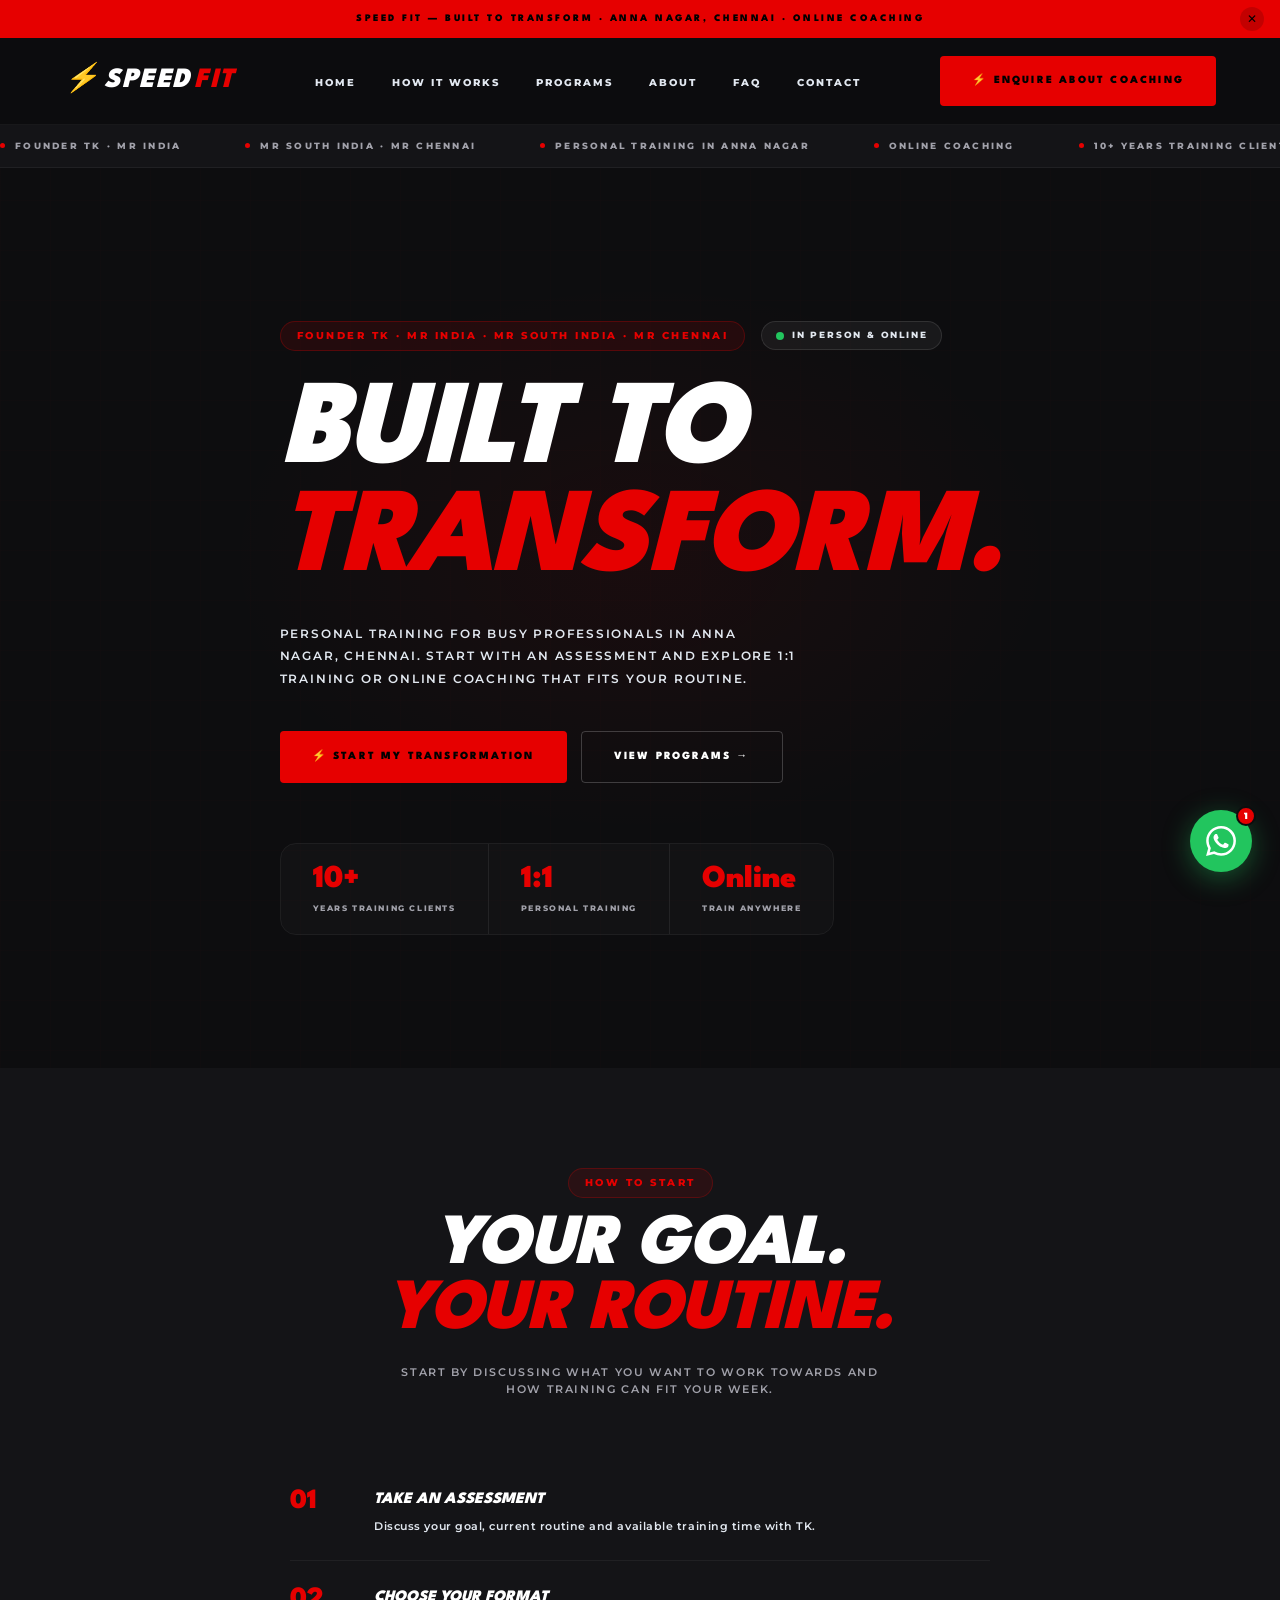
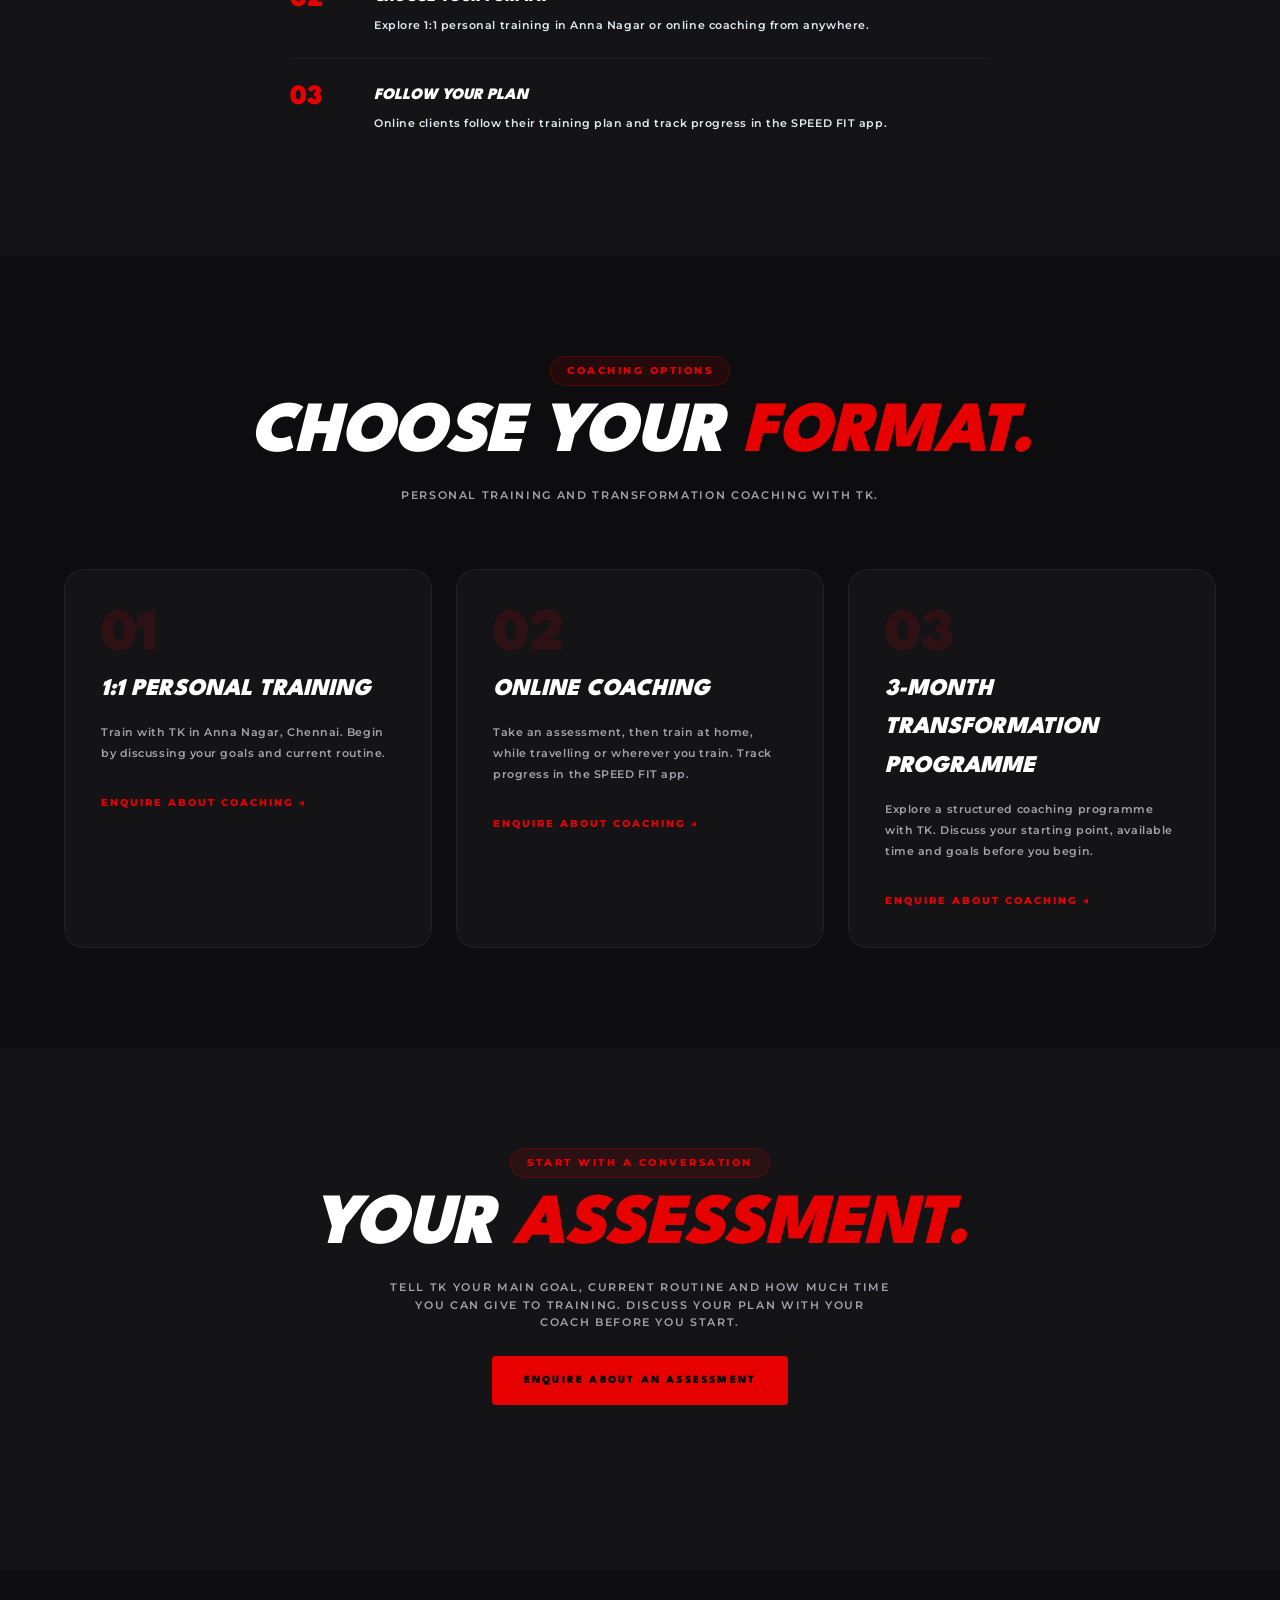
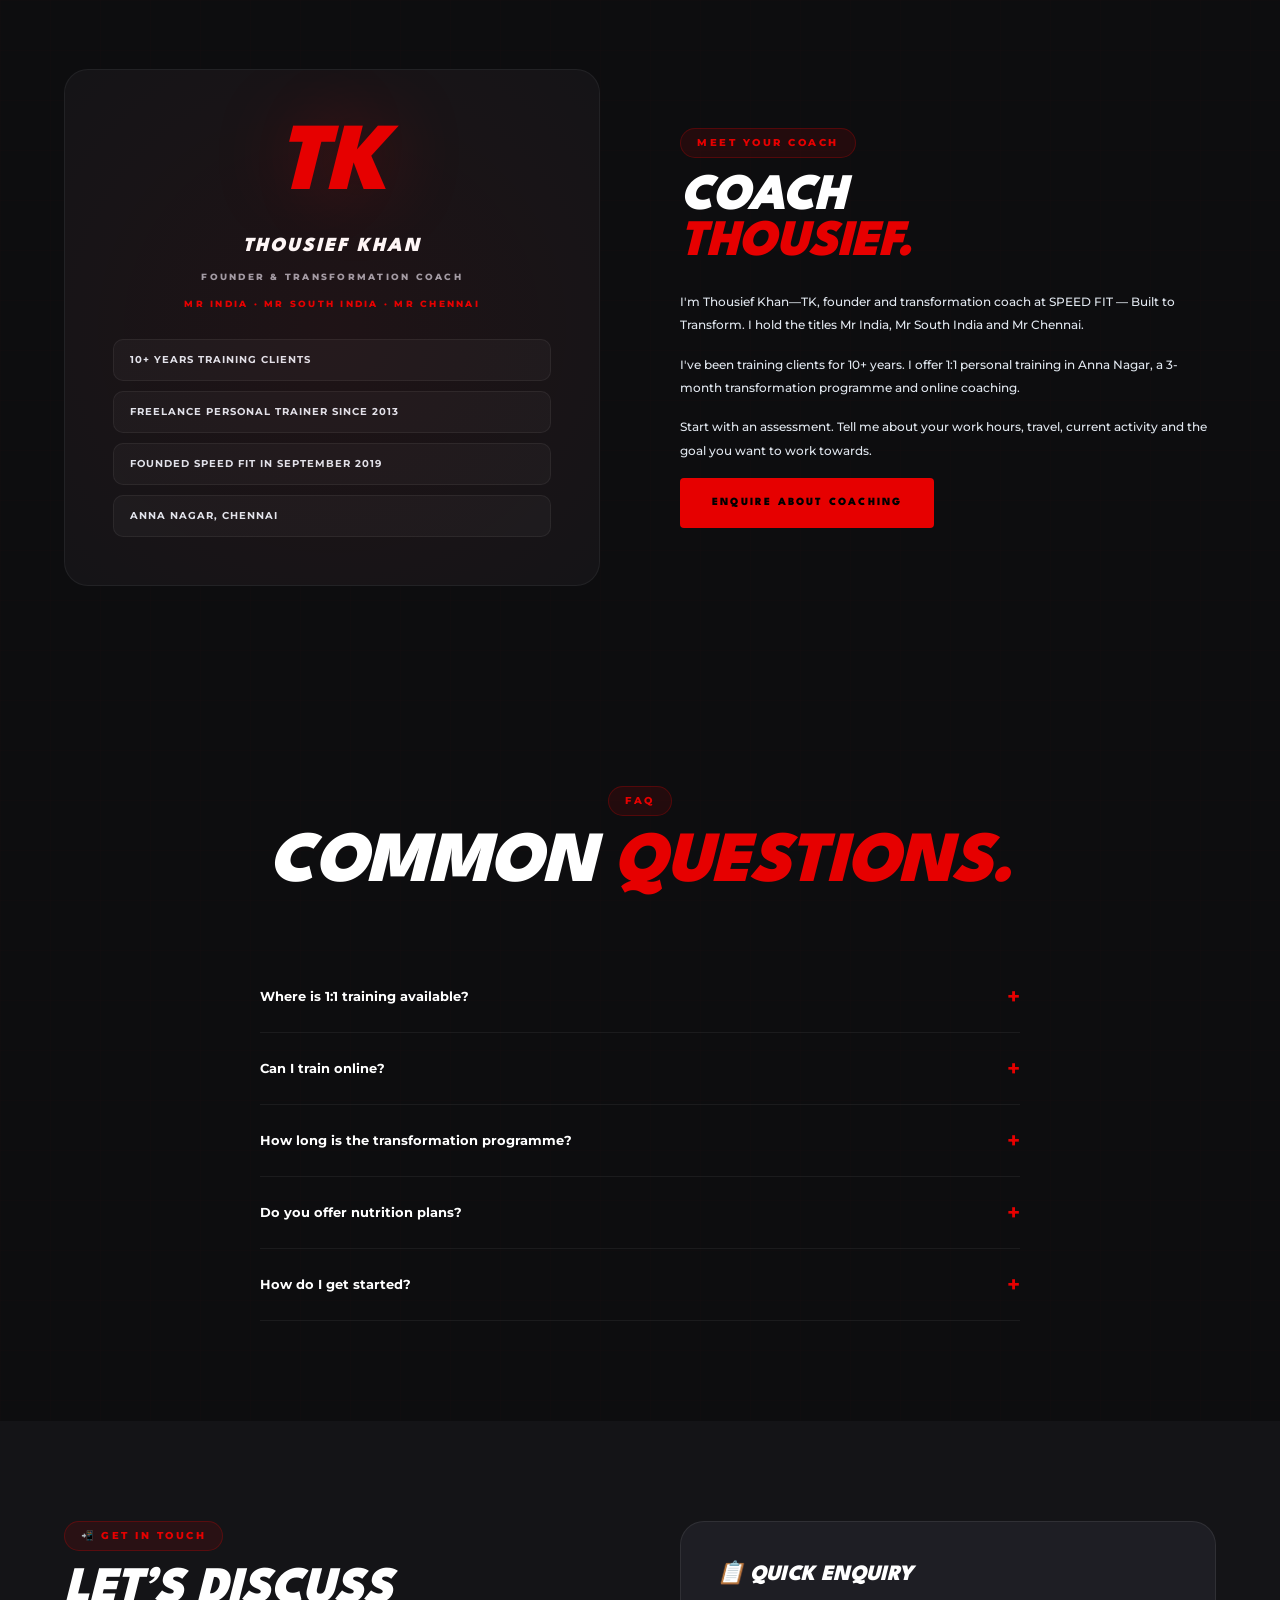
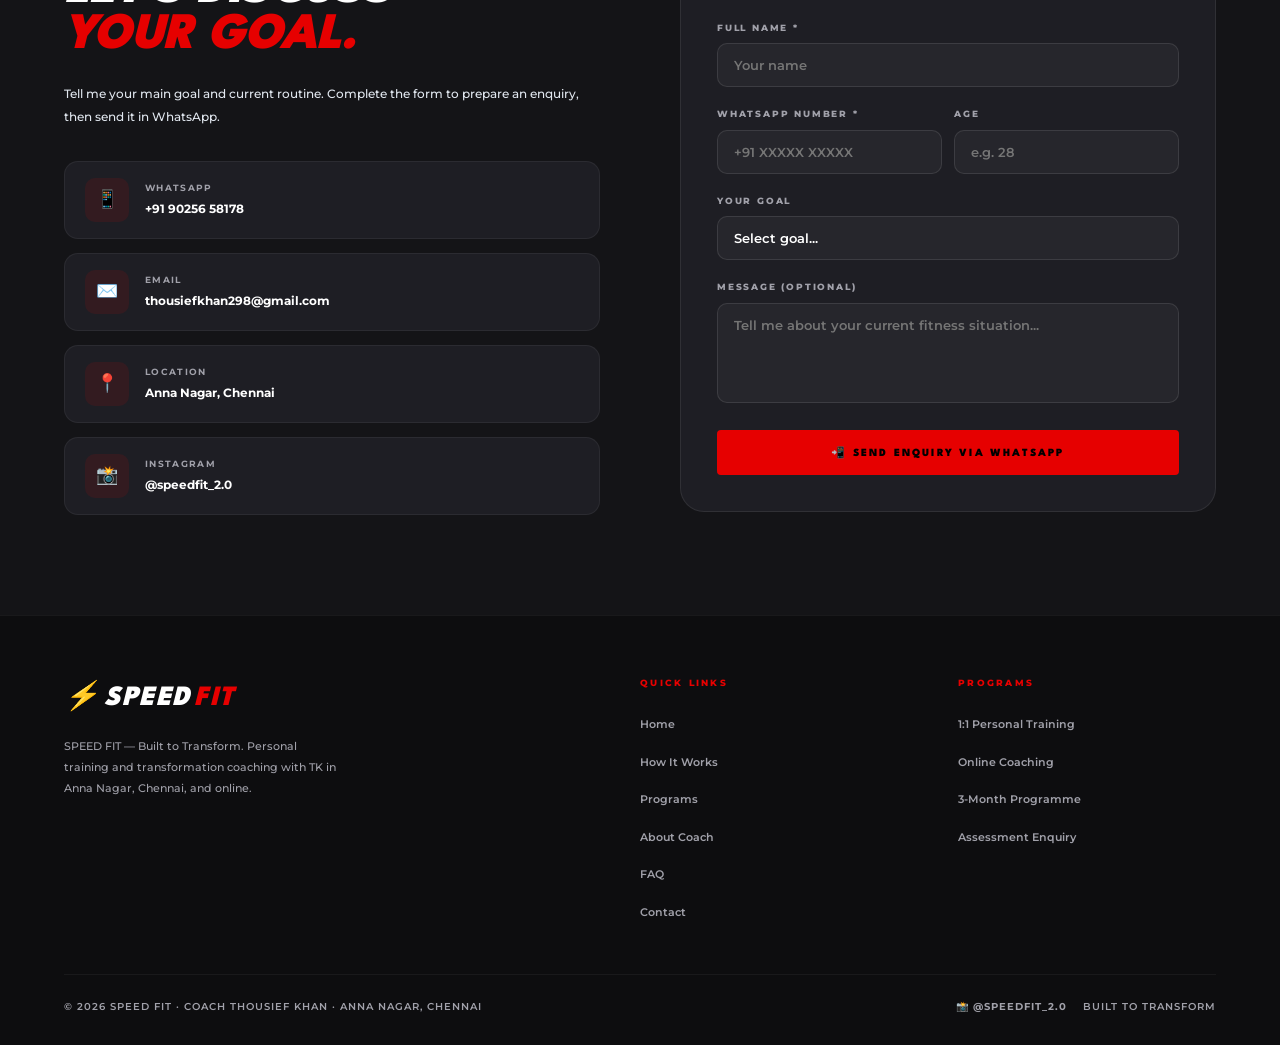
==== commit f4fad66b: "feat: add founder and competition titles" ====
--- a/index.html
+++ b/index.html
@@ -4,7 +4,7 @@
   <meta charset="UTF-8" />
   <meta name="viewport" content="width=device-width, initial-scale=1.0" />
   <title>SPEED FIT | Personal Training in Anna Nagar, Chennai</title>
-  <meta name="description" content="Personal training in Anna Nagar, Chennai, and online coaching with TK. Start with an assessment. SPEED FIT — Built to Transform." />
+  <meta name="description" content="Personal training in Anna Nagar, Chennai, and online coaching with TK—Founder of SPEED FIT, Mr India, Mr South India and Mr Chennai. Start with an assessment." />
   <meta property="og:title" content="SPEED FIT — Built to Transform" />
   <meta property="og:description" content="1:1 personal training in Anna Nagar and online coaching with TK. Start with an assessment." />
   <link rel="preconnect" href="https://fonts.googleapis.com" />
@@ -459,7 +459,7 @@
   <div class="container">
     <div class="hero-content fi">
       <div class="hero-eyebrow">
-        <span class="tag">🏋️ Chennai · Personal Coaching</span>
+        <span class="tag">Founder TK · Mr India · Mr South India · Mr Chennai</span>
         <span class="live-badge"><span class="pulse"></span>In Person &amp; Online</span>
       </div>
       <h1 class="section-title hero-title"><span class="hero-line">BUILT TO</span><span class="hero-line red">TRANSFORM.</span></h1>
@@ -507,10 +507,10 @@
 
 <!-- ABOUT -->
 <section id="about"><div class="container"><div class="about-grid">
-<div class="coach-visual fi"><div class="coach-initials">TK</div><div class="coach-name-big">Thousief Khan</div><div class="coach-title-small">Founder &amp; Transformation Coach</div>
+<div class="coach-visual fi"><div class="coach-initials">TK</div><div class="coach-name-big">Thousief Khan</div><div class="coach-title-small">Founder &amp; Transformation Coach</div><div class="coach-title-small" style="margin-top:12px;color:var(--red)">Mr India · Mr South India · Mr Chennai</div>
 <div class="cert-list"><div class="cert-item">10+ years training clients</div><div class="cert-item">Freelance personal trainer since 2013</div><div class="cert-item">Founded SPEED FIT in September 2019</div><div class="cert-item">Anna Nagar, Chennai</div></div></div>
 <div class="about-text fi"><span class="tag">Meet your coach</span><h2 class="section-title">COACH<br/><span class="red">THOUSIEF.</span></h2>
-<p>I'm Thousief Khan—TK, founder and transformation coach at SPEED FIT — Built to Transform.</p>
+<p>I'm Thousief Khan—TK, founder and transformation coach at SPEED FIT — Built to Transform. I hold the titles Mr India, Mr South India and Mr Chennai.</p>
 <p>I've been training clients for 10+ years. I offer 1:1 personal training in Anna Nagar, a 3-month transformation programme and online coaching.</p>
 <p>Start with an assessment. Tell me about your work hours, travel, current activity and the goal you want to work towards.</p>
 <a href="#contact" class="btn-red">Enquire about coaching</a></div>
@@ -658,7 +658,7 @@
 });
 
 // Ticker
-const items = ['PERSONAL TRAINING IN ANNA NAGAR','ONLINE COACHING','10+ YEARS TRAINING CLIENTS','3-MONTH TRANSFORMATION PROGRAMME','BUILT TO TRANSFORM'];
+const items = ['FOUNDER TK · MR INDIA','MR SOUTH INDIA · MR CHENNAI','PERSONAL TRAINING IN ANNA NAGAR','ONLINE COACHING','10+ YEARS TRAINING CLIENTS','BUILT TO TRANSFORM'];
 const t = document.getElementById('ticker');
 t.innerHTML = [...items,...items].map(x => `<span><span class="dot"></span>${x}</span>`).join('');
 
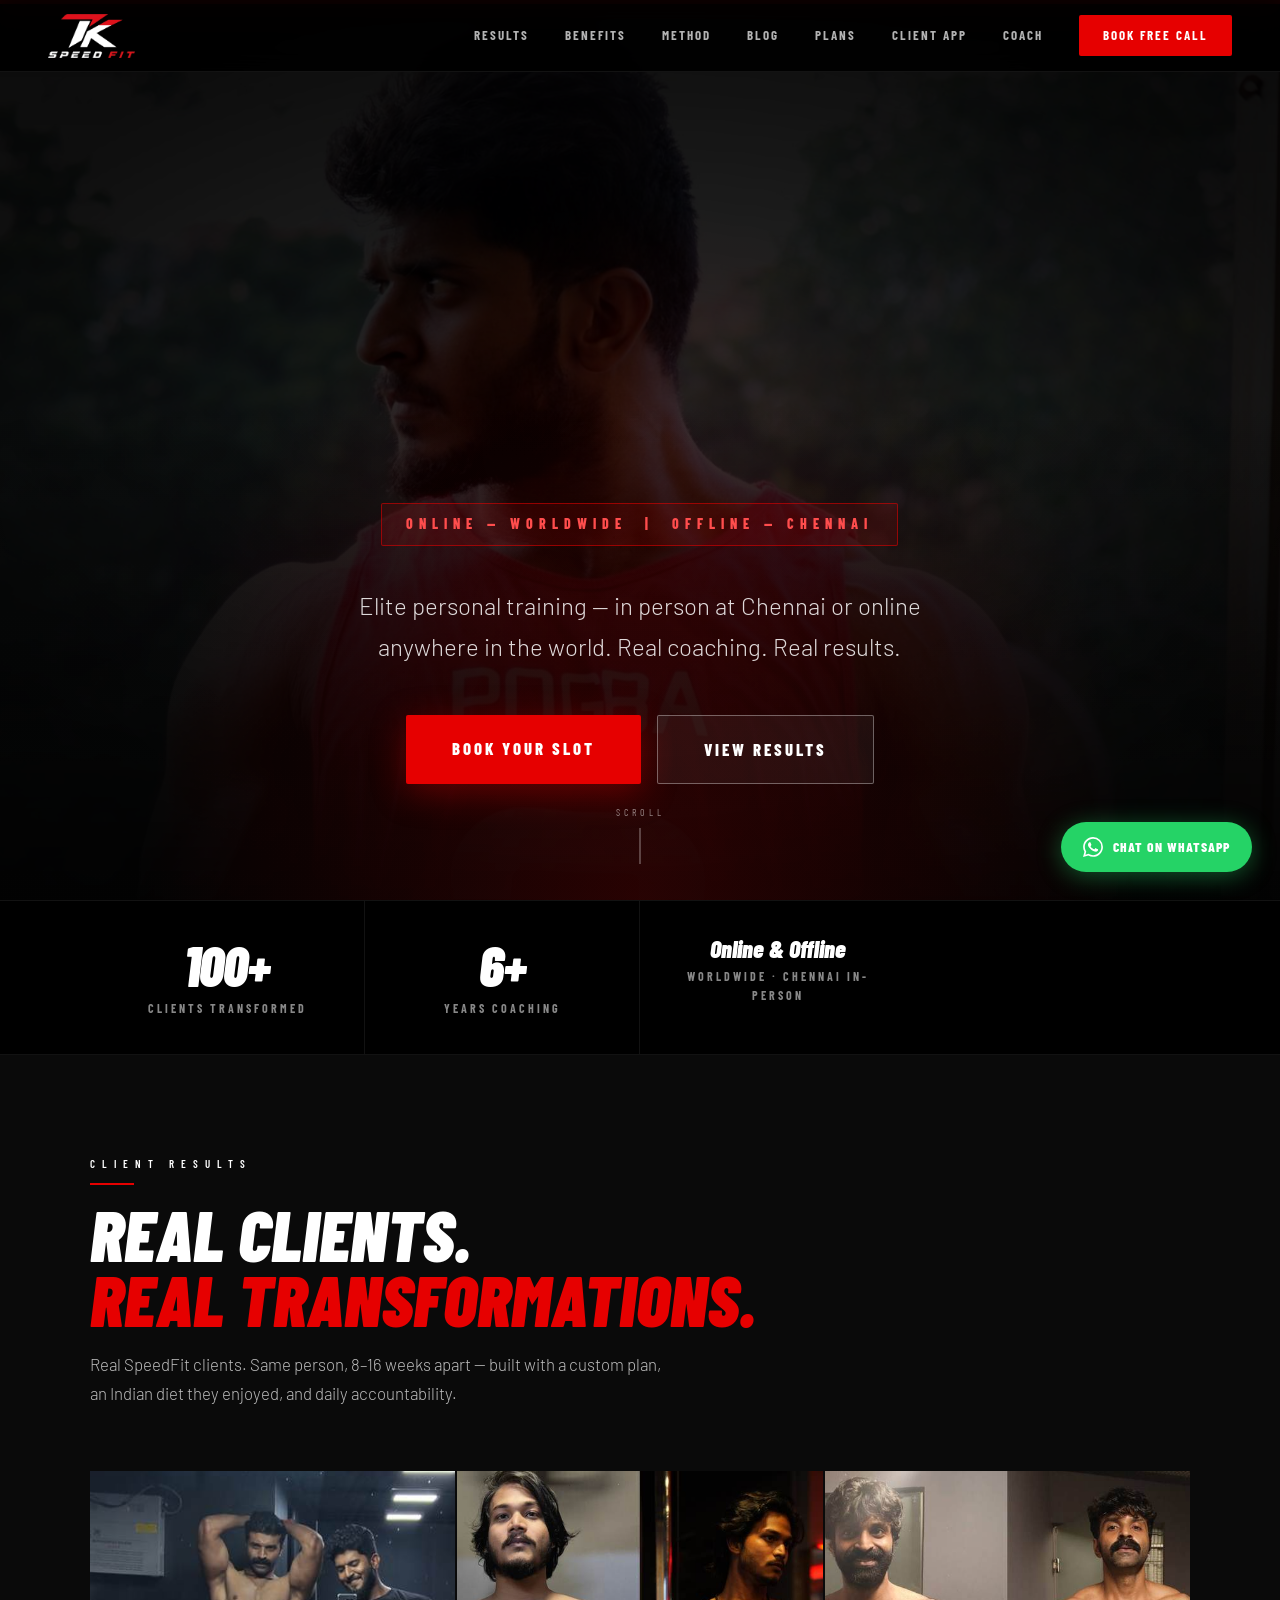
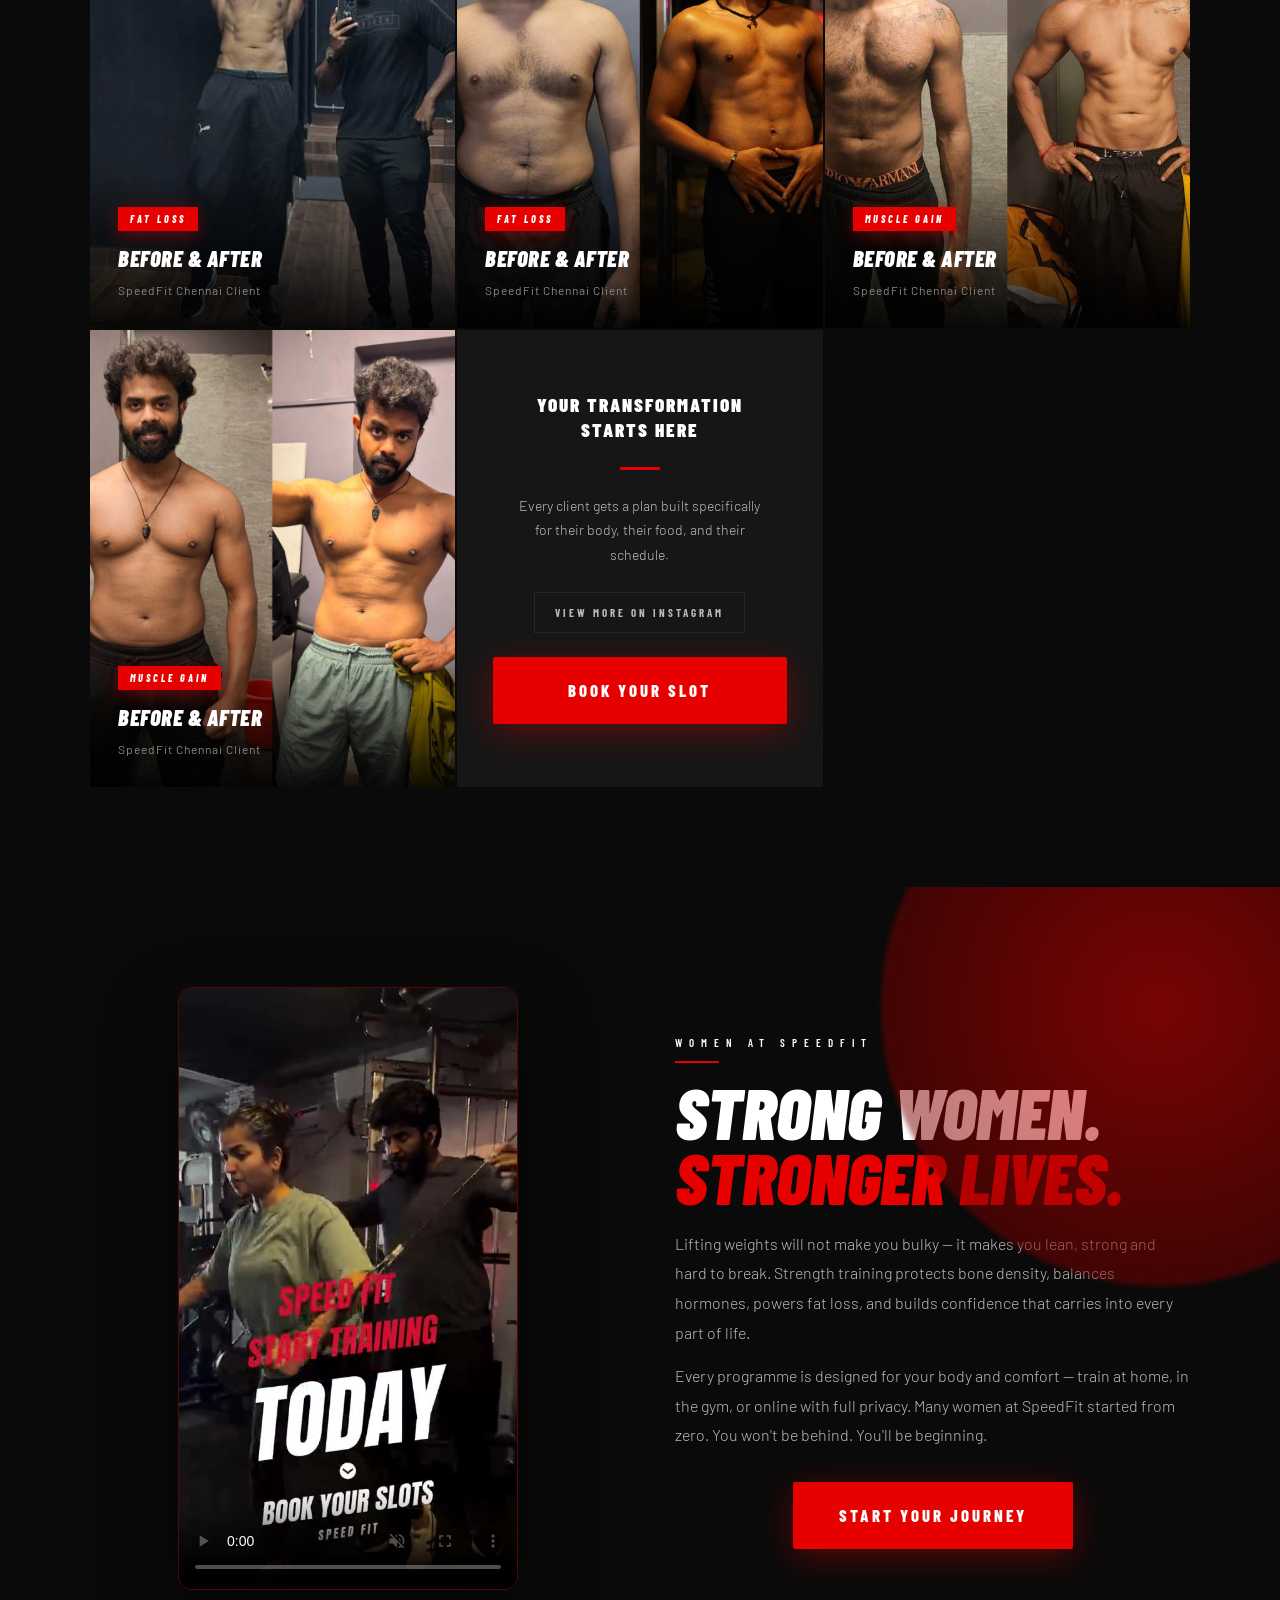
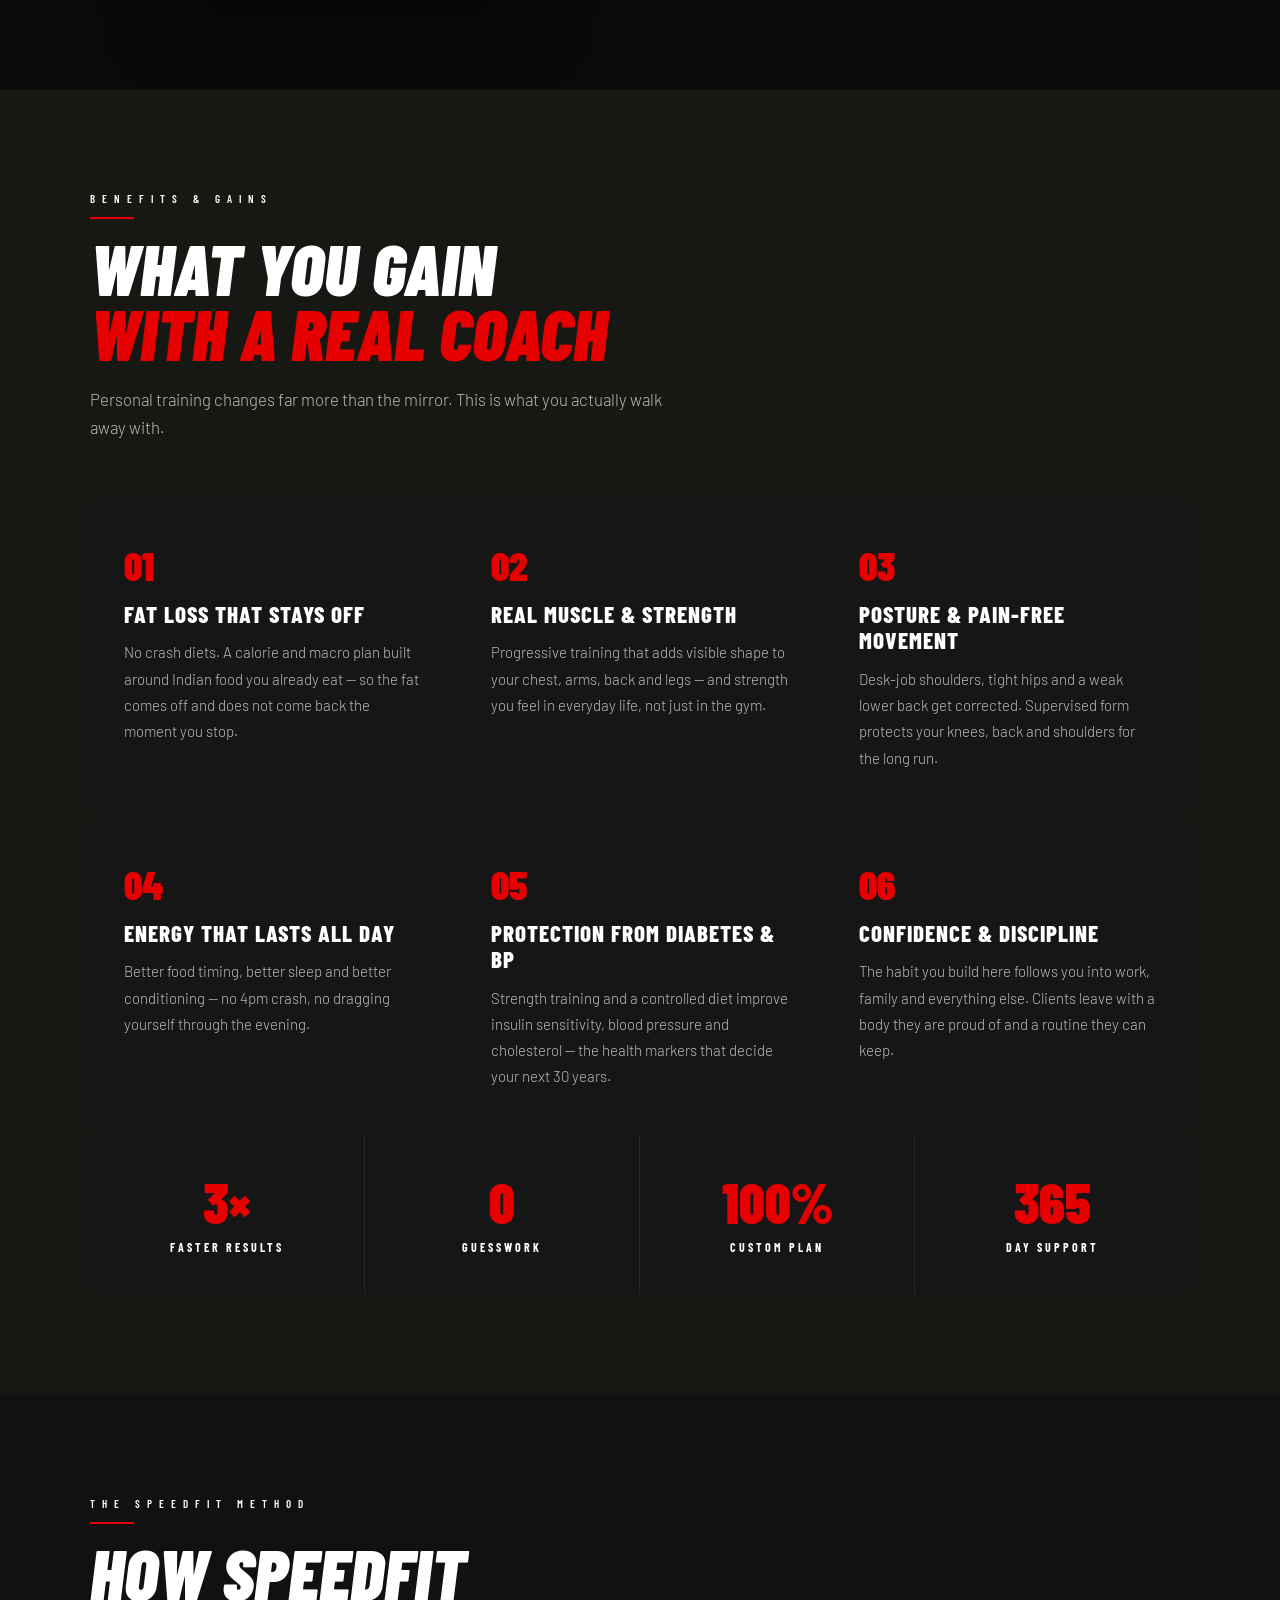
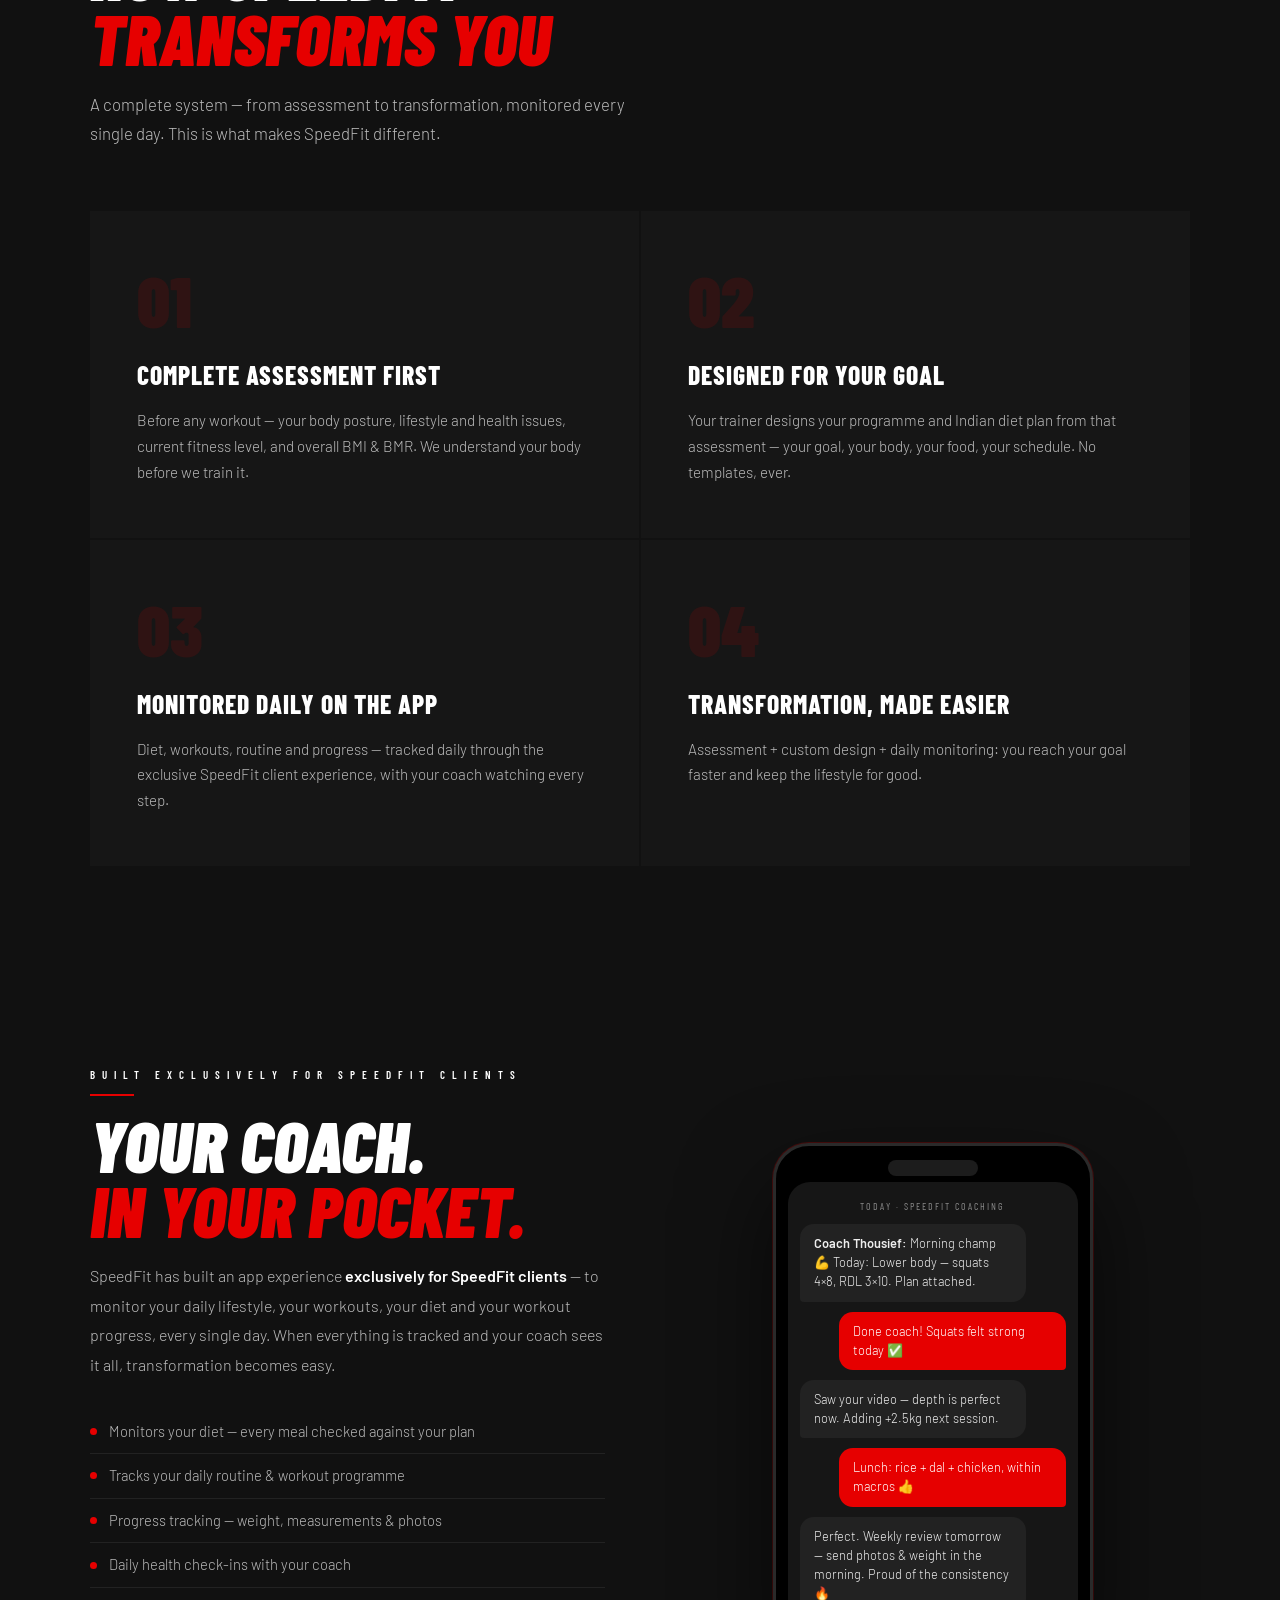
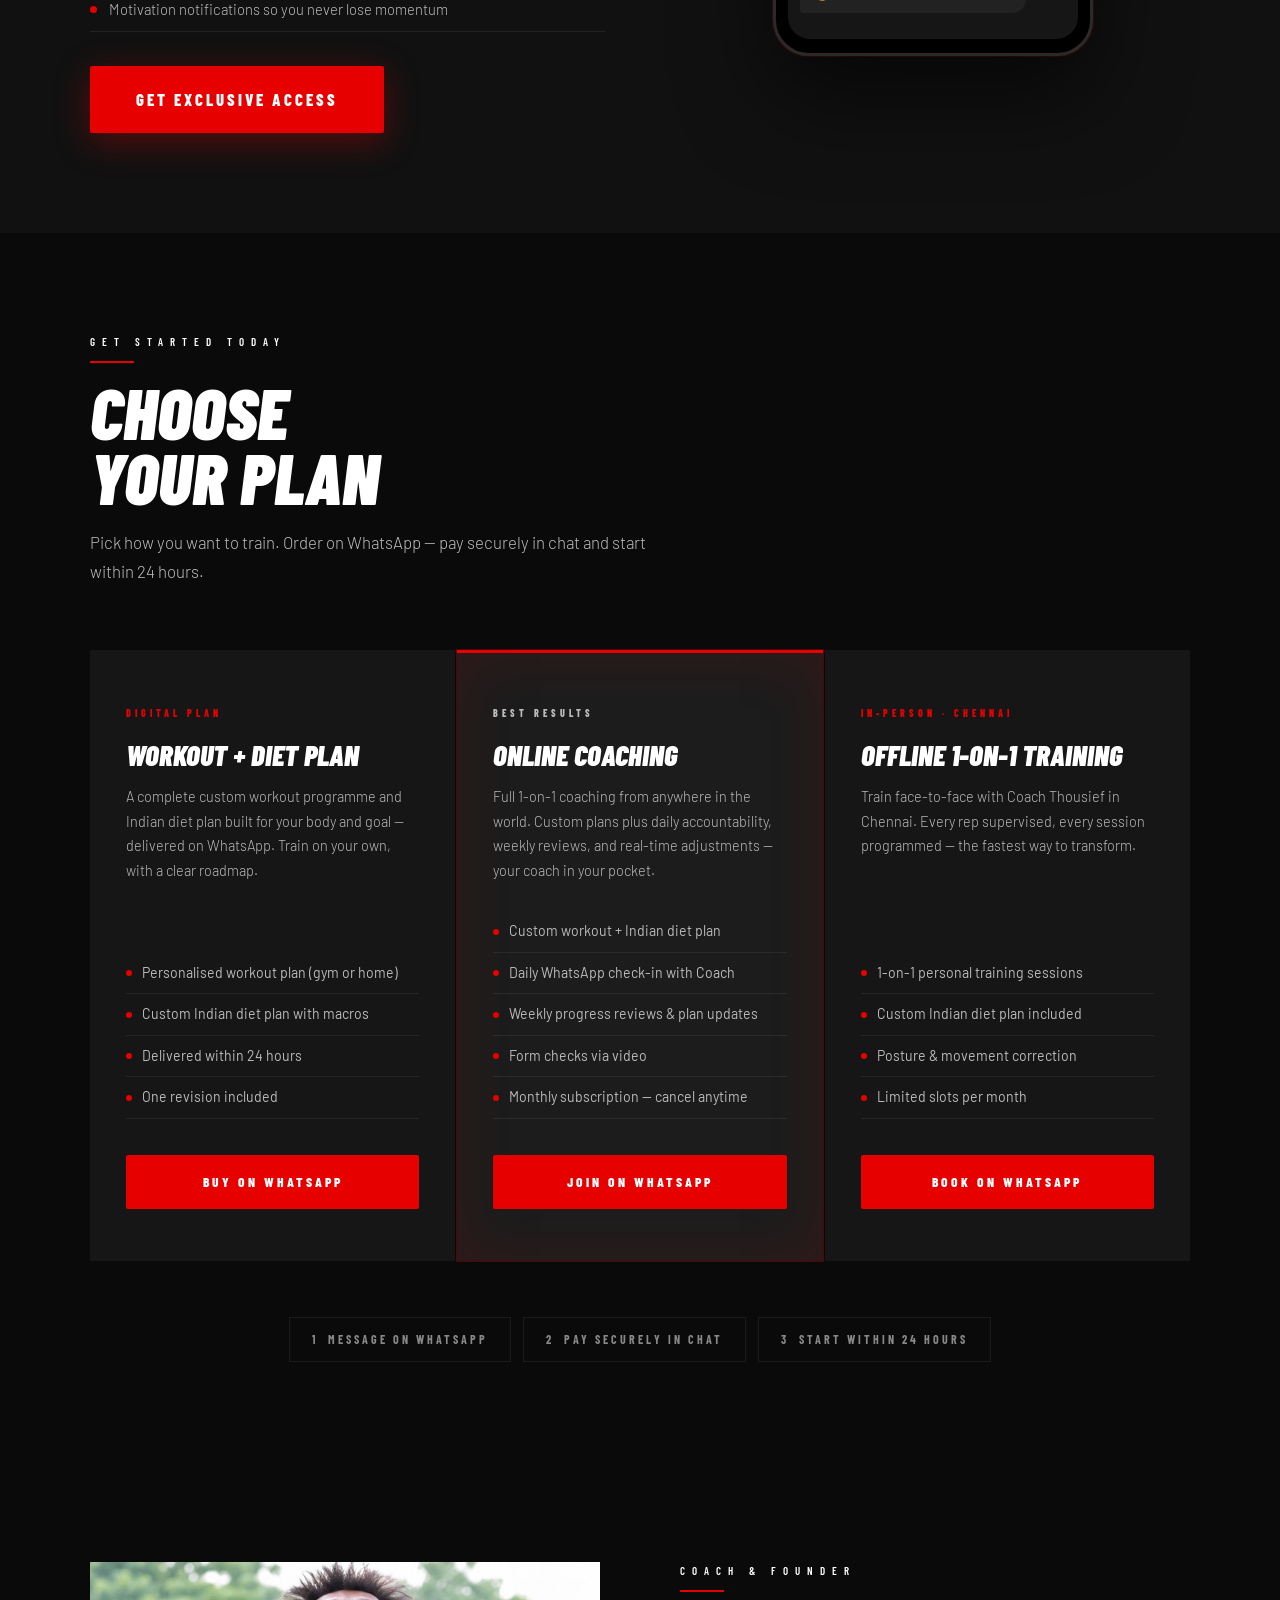
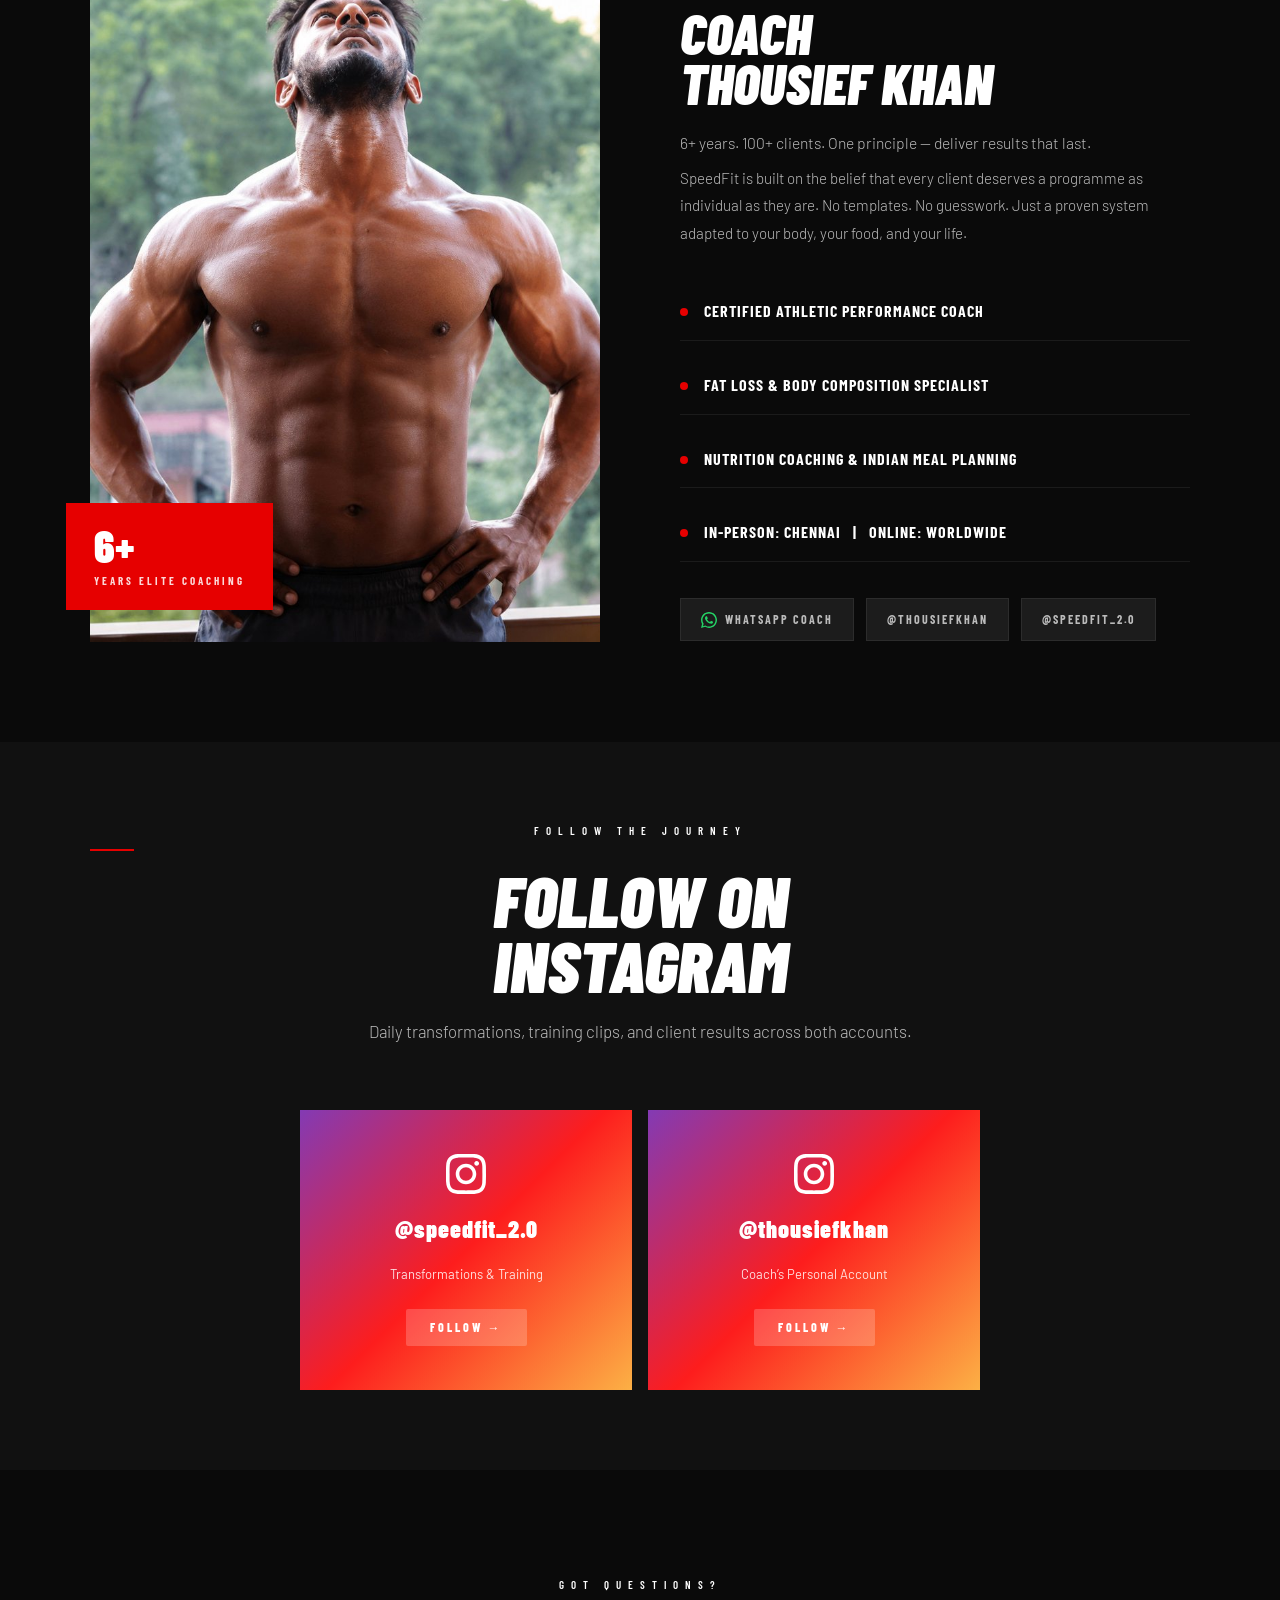
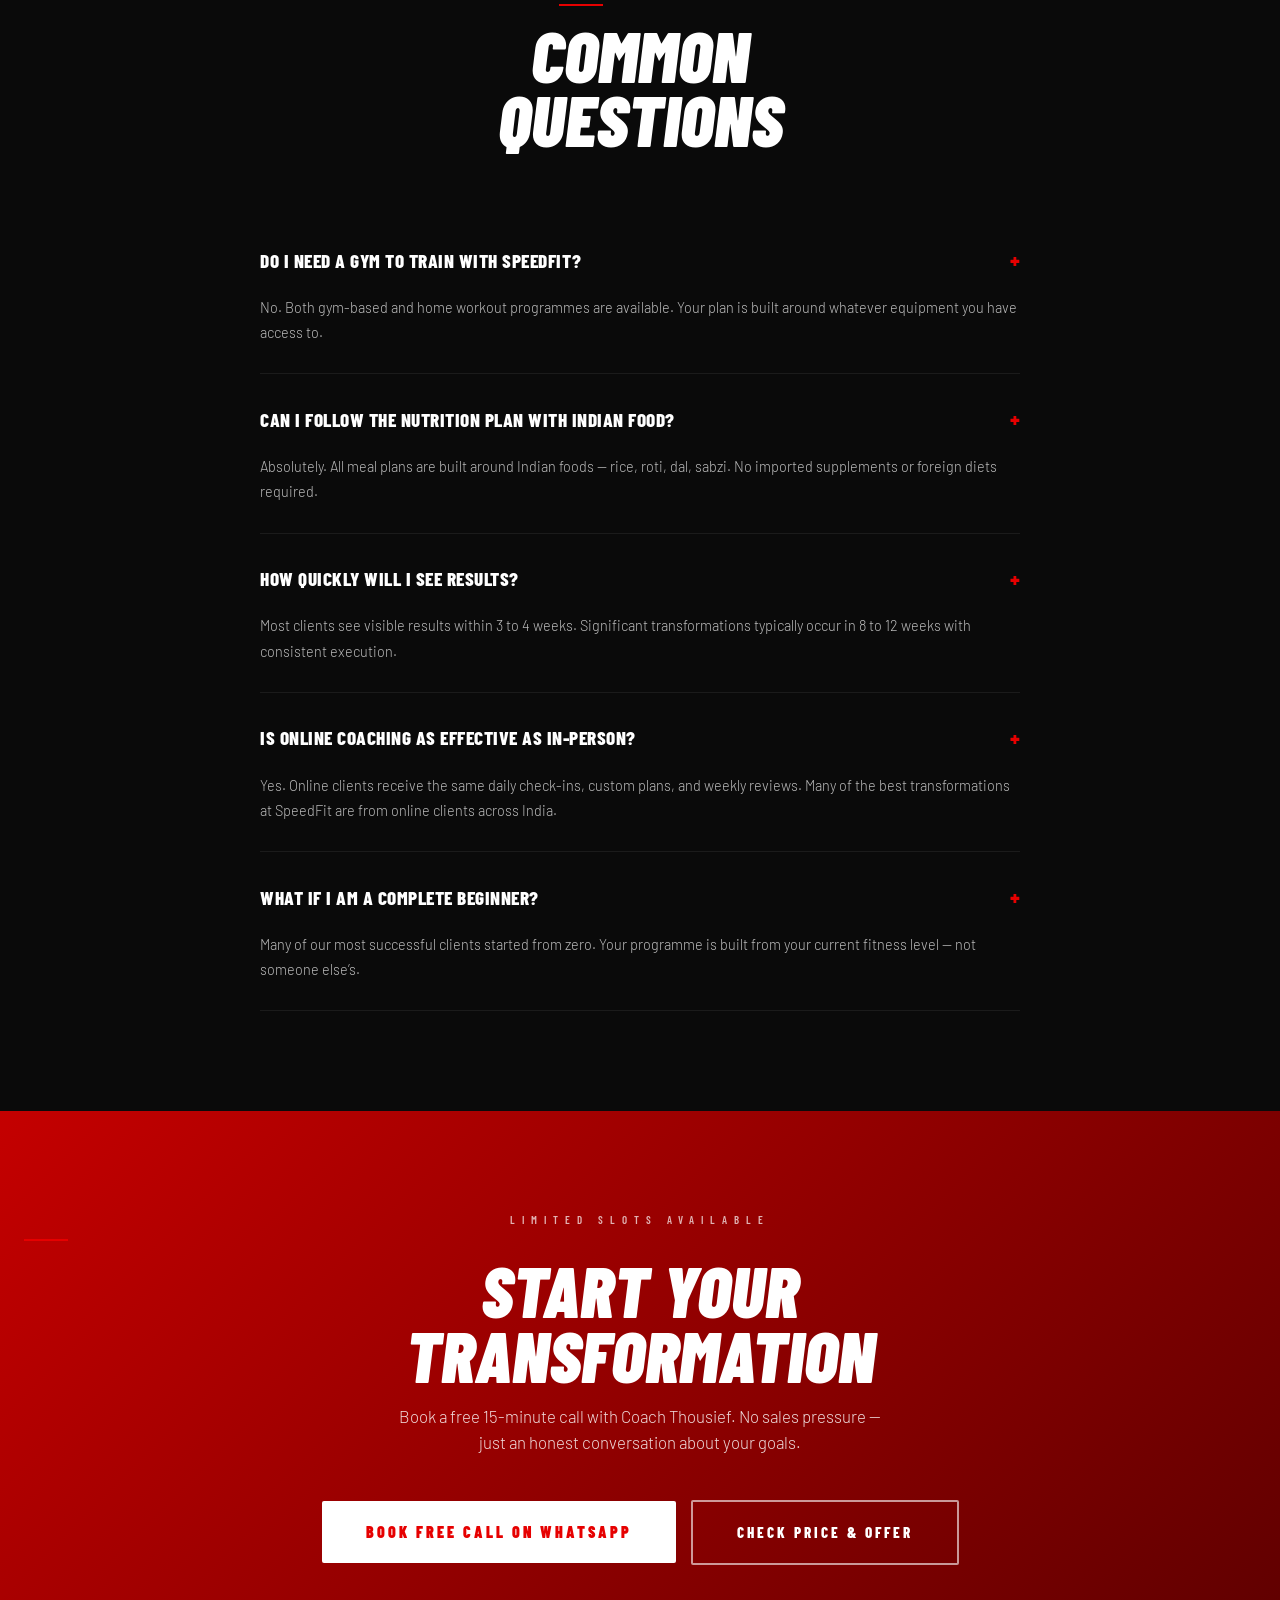
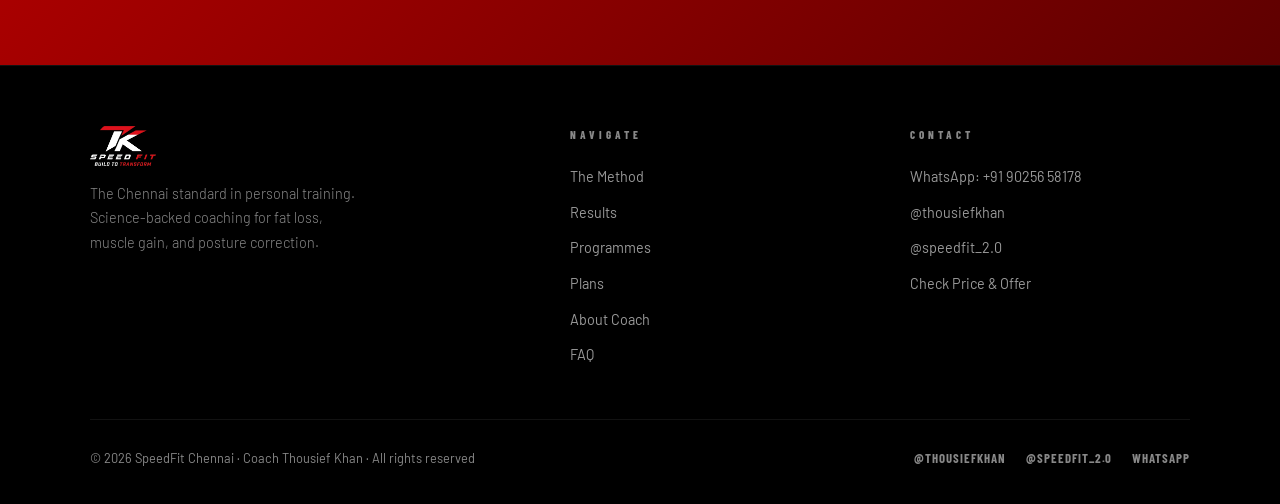
==== commit 7d6941c8: "Sync live SpeedFit homepage and media with corrected positioning" ====
--- a/index.html
+++ b/index.html
@@ -1,707 +1,880 @@
 <!DOCTYPE html>
 <html lang="en">
 <head>
-  <meta charset="UTF-8" />
-  <meta name="viewport" content="width=device-width, initial-scale=1.0" />
-  <title>SPEED FIT | Personal Training in Anna Nagar, Chennai</title>
-  <meta name="description" content="Personal training in Anna Nagar, Chennai, and online coaching with TK—Founder of SPEED FIT, Mr India, Mr South India and Mr Chennai. Start with an assessment." />
-  <meta property="og:title" content="SPEED FIT — Built to Transform" />
-  <meta property="og:description" content="1:1 personal training in Anna Nagar and online coaching with TK. Start with an assessment." />
-  <link rel="preconnect" href="https://fonts.googleapis.com" />
-  <link rel="preconnect" href="https://fonts.gstatic.com" crossorigin />
-  <link href="https://fonts.googleapis.com/css2?family=League+Spartan:wght@400;700;900&family=Montserrat:ital,wght@0,400;0,600;0,700;1,700&display=swap" rel="stylesheet" />
-  <style>
-    *, *::before, *::after { box-sizing: border-box; margin: 0; padding: 0; }
-
-    :root {
-      --red: #e60000;
-      --red-dark: #b30000;
-      --black: #0d0d0f;
-      --black2: #141417;
-      --black3: #1e1e24;
-      --white: #ffffff;
-      --slate: #a1a1aa;
-      --slate-light: #e2e8f0;
-      --font-display: 'League Spartan', sans-serif;
-      --font-body: 'Montserrat', sans-serif;
+<meta charset="UTF-8">
+<meta name="viewport" content="width=device-width,initial-scale=1">
+<title>SpeedFit Chennai | Coach Thousief Khan | Elite Personal Training</title>
+<meta name="description" content="SpeedFit Chennai offers 1-on-1 personal training with Coach Thousief Khan, a transformation specialist. Train in Chennai or online worldwide.">
+<link rel="canonical" href="https://www.thespeedfit.com/">
+<meta name="robots" content="index, follow, max-image-preview:large">
+<meta name="author" content="Thousief Khan">
+<meta property="og:type" content="website">
+<meta property="og:site_name" content="SpeedFit Chennai">
+<meta property="og:locale" content="en_IN">
+<meta property="og:url" content="https://www.thespeedfit.com/">
+<meta property="og:title" content="SpeedFit Chennai | Coach Thousief Khan | Elite Personal Training">
+<meta property="og:description" content="1-on-1 personal training with Coach Thousief Khan, a transformation specialist. Train in Chennai or online worldwide.">
+<meta property="og:image" content="https://www.thespeedfit.com/women-poster.jpg">
+<meta name="twitter:card" content="summary_large_image">
+<meta name="twitter:title" content="SpeedFit Chennai | Coach Thousief Khan | Elite Personal Training">
+<meta name="twitter:description" content="1-on-1 personal training with transformation specialist Coach Thousief Khan, in Chennai or online worldwide.">
+<meta name="twitter:image" content="https://www.thespeedfit.com/women-poster.jpg">
+<script type="application/ld+json">
+{
+  "@context": "https://schema.org",
+  "@graph": [
+    {
+      "@type": "ProfessionalService",
+      "@id": "https://www.thespeedfit.com/#business",
+      "name": "SpeedFit Chennai",
+      "alternateName": "Speed Fit",
+      "url": "https://www.thespeedfit.com/",
+      "description": "Elite personal training brand offering fat loss, muscle building and posture-correction coaching, in-person in Chennai and online worldwide.",
+      "telephone": "+91-90256-58178",
+      "priceRange": "$$",
+      "image": "https://www.thespeedfit.com/women-poster.jpg",
+      "address": {
+        "@type": "PostalAddress",
+        "addressLocality": "Chennai",
+        "addressRegion": "Tamil Nadu",
+        "addressCountry": "IN"
+      },
+      "areaServed": [
+        { "@type": "City", "name": "Chennai" },
+        { "@type": "Place", "name": "Worldwide (Online Coaching)" }
+      ],
+      "founder": { "@id": "https://www.thespeedfit.com/#coach" },
+      "employee": { "@id": "https://www.thespeedfit.com/#coach" },
+      "sameAs": [
+        "https://instagram.com/speedfit_2.0",
+        "https://instagram.com/thousiefkhan"
+      ],
+      "makesOffer": [
+        {
+          "@type": "Offer",
+          "itemOffered": {
+            "@type": "Service",
+            "name": "Digital Workout + Diet Plan",
+            "description": "Custom workout programme and Indian diet plan delivered on WhatsApp within 24 hours, with one revision included."
+          }
+        },
+        {
+          "@type": "Offer",
+          "itemOffered": {
+            "@type": "Service",
+            "name": "Online Personal Coaching",
+            "description": "Full 1-on-1 remote coaching with daily WhatsApp check-ins, weekly progress reviews, and video form checks. Available worldwide."
+          }
+        },
+        {
+          "@type": "Offer",
+          "itemOffered": {
+            "@type": "Service",
+            "name": "In-Person Personal Training, Chennai",
+            "description": "Face-to-face 1-on-1 training in Chennai with a custom Indian diet plan and posture correction, limited slots per month."
+          }
+        }
+      ]
+    },
+    {
+      "@type": "Person",
+      "@id": "https://www.thespeedfit.com/#coach",
+      "name": "Thousief Khan",
+      "alternateName": "Coach Thousief Khan",
+      "jobTitle": "Founder & Personal Trainer",
+      "description": "Certified Athletic Performance Coach and Fat Loss & Body Composition Specialist with 6+ years of experience and 100+ documented client transformations, based in Chennai, India.",
+      "worksFor": { "@id": "https://www.thespeedfit.com/#business" },
+      "url": "https://www.thespeedfit.com/",
+      "sameAs": [
+        "https://instagram.com/thousiefkhan",
+        "https://instagram.com/speedfit_2.0"
+      ]
+    },
+    {
+      "@type": "FAQPage",
+      "mainEntity": [
+        {
+          "@type": "Question",
+          "name": "Do I need a gym to train with SpeedFit?",
+          "acceptedAnswer": {
+            "@type": "Answer",
+            "text": "No. Both gym-based and home workout programmes are available. Your plan is built around whatever equipment you have access to."
+          }
+        },
+        {
+          "@type": "Question",
+          "name": "Can I follow the nutrition plan with Indian food?",
+          "acceptedAnswer": {
+            "@type": "Answer",
+            "text": "Absolutely. All meal plans are built around Indian foods — rice, roti, dal, sabzi. No imported supplements or foreign diets required."
+          }
+        },
+        {
+          "@type": "Question",
+          "name": "How quickly will I see results?",
+          "acceptedAnswer": {
+            "@type": "Answer",
+            "text": "Most clients see visible results within 3 to 4 weeks. Significant transformations typically occur in 8 to 12 weeks with consistent execution."
+          }
+        },
+        {
+          "@type": "Question",
+          "name": "Is online coaching as effective as in-person?",
+          "acceptedAnswer": {
+            "@type": "Answer",
+            "text": "Yes. Online clients receive the same daily check-ins, custom plans, and weekly reviews. Many of the best transformations at SpeedFit are from online clients across India."
+          }
+        },
+        {
+          "@type": "Question",
+          "name": "What if I am a complete beginner?",
+          "acceptedAnswer": {
+            "@type": "Answer",
+            "text": "Many of our most successful clients started from zero. Your programme is built from your current fitness level — not someone else's."
+          }
+        }
+      ]
     }
-
-    html { scroll-behavior: smooth; }
-
-    body {
-      background: var(--black);
-      color: var(--white);
-      font-family: var(--font-body);
-      font-weight: 500;
-      line-height: 1.6;
-      -webkit-font-smoothing: antialiased;
-      background-image:
-        linear-gradient(rgba(230,0,0,0.012) 1px, transparent 1px),
-        linear-gradient(90deg, rgba(230,0,0,0.012) 1px, transparent 1px);
-      background-size: 50px 50px;
-    }
-
-    a { text-decoration: none; color: inherit; }
-    button { cursor: pointer; border: none; background: none; font-family: inherit; }
-
-    .container { max-width: 1200px; margin: 0 auto; padding: 0 24px; }
-
-    .tag {
-      display: inline-flex; align-items: center; gap: 6px;
-      background: rgba(230,0,0,0.1); border: 1px solid rgba(230,0,0,0.25);
-      color: var(--red); font-size: 10px; font-weight: 800;
-      letter-spacing: 0.25em; text-transform: uppercase;
-      padding: 6px 16px; border-radius: 50px;
-    }
-
-    .btn-red {
-      display: inline-flex; align-items: center; gap: 8px;
-      background: var(--red); color: #000;
-      font-family: var(--font-display); font-size: 11px; font-weight: 900;
-      letter-spacing: 0.2em; text-transform: uppercase;
-      padding: 16px 32px; border-radius: 4px;
-      transition: background 0.2s, transform 0.15s;
-      cursor: pointer;
-    }
-    .btn-red:hover { background: var(--red-dark); transform: translateY(-2px); }
-
-    .btn-outline {
-      display: inline-flex; align-items: center; gap: 8px;
-      background: transparent; color: var(--white);
-      border: 1px solid rgba(255,255,255,0.2);
-      font-family: var(--font-display); font-size: 11px; font-weight: 900;
-      letter-spacing: 0.2em; text-transform: uppercase;
-      padding: 16px 32px; border-radius: 4px;
-      transition: border-color 0.2s, background 0.2s;
-    }
-    .btn-outline:hover { border-color: var(--red); background: rgba(230,0,0,0.05); }
-
-    .section-title {
-      font-family: var(--font-display); font-weight: 900; font-style: italic;
-      text-transform: uppercase; line-height: 0.9; letter-spacing: -0.02em;
-    }
-    .red { color: var(--red); }
-
-    /* ANNOUNCEMENT */
-    #announcement {
-      background: var(--red); color: #000;
-      padding: 11px 48px; text-align: center;
-      font-family: var(--font-display); font-size: 10px; font-weight: 900;
-      letter-spacing: 0.25em; text-transform: uppercase;
-      position: relative; z-index: 100;
-    }
-    .close-ann {
-      position: absolute; right: 16px; top: 50%; transform: translateY(-50%);
-      background: rgba(0,0,0,0.15); border-radius: 50%;
-      width: 24px; height: 24px; display: flex; align-items: center; justify-content: center;
-      font-size: 12px; color: #000; cursor: pointer; transition: background 0.2s;
-    }
-    .close-ann:hover { background: rgba(0,0,0,0.3); }
-
-    /* NAV */
-    nav {
-      position: sticky; top: 0; z-index: 99;
-      background: rgba(13,13,15,0.97); backdrop-filter: blur(20px);
-      border-bottom: 1px solid rgba(255,255,255,0.05);
-      padding: 18px 0; transition: padding 0.3s;
-    }
-    nav.scrolled { padding: 12px 0; box-shadow: 0 4px 40px rgba(0,0,0,0.6); }
-    .nav-inner { display: flex; align-items: center; justify-content: space-between; }
-    .logo {
-      font-family: var(--font-display); font-size: 28px; font-weight: 900;
-      font-style: italic; letter-spacing: 0.05em; text-transform: uppercase;
-      display: flex; align-items: center; gap: 4px;
-    }
-    .logo .zap { color: var(--red); }
-    .nav-links { display: flex; align-items: center; gap: 36px; list-style: none; }
-    .nav-links a {
-      font-size: 10px; font-weight: 800; letter-spacing: 0.2em; text-transform: uppercase;
-      color: var(--slate-light); transition: color 0.2s;
-    }
-    .nav-links a:hover { color: var(--white); }
-    .hamburger { display: none; color: var(--white); font-size: 24px; padding: 2px 6px; }
-    .mobile-menu {
-      display: none; flex-direction: column;
-      background: rgba(13,13,15,0.99); border-top: 1px solid rgba(255,255,255,0.05);
-      padding: 20px 24px 28px;
-    }
-    .mobile-menu.open { display: flex; }
-    .mobile-menu a {
-      font-size: 11px; font-weight: 800; letter-spacing: 0.2em; text-transform: uppercase;
-      color: var(--slate-light); padding: 14px 0;
-      border-bottom: 1px solid rgba(255,255,255,0.05);
-      transition: color 0.2s;
-    }
-    .mobile-menu a:hover { color: var(--white); }
-    .mobile-cta { margin-top: 20px; border-bottom: none !important; }
-
-    /* TICKER */
-    .ticker-wrap {
-      background: var(--black2); border-bottom: 1px solid rgba(255,255,255,0.05);
-      overflow: hidden; padding: 14px 0; user-select: none;
-    }
-    .ticker-track {
-      display: flex; white-space: nowrap;
-      animation: ticker 35s linear infinite; gap: 64px;
-    }
-    .ticker-track span {
-      font-size: 9px; font-weight: 800; letter-spacing: 0.25em; text-transform: uppercase;
-      color: var(--slate); display: flex; align-items: center; gap: 10px;
-    }
-    .dot { width: 5px; height: 5px; background: var(--red); border-radius: 50%; flex-shrink: 0; }
-    @keyframes ticker { from { transform: translateX(0); } to { transform: translateX(-50%); } }
-
-    /* HERO */
-    #home {
-      min-height: 100vh; display: flex; align-items: center;
-      padding: 80px 0 60px; position: relative; overflow: hidden;
-    }
-    .hero-glow {
-      position: absolute; top: 10%; left: 50%; transform: translateX(-50%);
-      width: 900px; height: 600px;
-      background: radial-gradient(ellipse, rgba(230,0,0,0.06) 0%, transparent 65%);
-      pointer-events: none;
-    }
-    .hero-content { position: relative; z-index: 1; max-width: 820px; }
-    .hero-eyebrow { display: flex; align-items: center; gap: 16px; margin-bottom: 28px; flex-wrap: wrap; }
-    .live-badge {
-      display: flex; align-items: center; gap: 8px;
-      background: rgba(255,255,255,0.05); border: 1px solid rgba(255,255,255,0.1);
-      padding: 6px 14px; border-radius: 50px;
-      font-size: 9px; font-weight: 800; letter-spacing: 0.2em; text-transform: uppercase; color: var(--slate-light);
-    }
-    .pulse { width: 8px; height: 8px; background: #22c55e; border-radius: 50%; animation: pulse-a 1.5s ease-in-out infinite; }
-    @keyframes pulse-a { 0%,100%{opacity:1;transform:scale(1);} 50%{opacity:0.5;transform:scale(1.4);} }
-    .hero-title { font-size: clamp(56px, 10vw, 120px); margin-bottom: 28px; }
-    .hero-line { display: block; }
-    .hero-sub {
-      font-size: 12px; font-weight: 600; letter-spacing: 0.15em; text-transform: uppercase;
-      color: var(--slate-light); line-height: 1.9; max-width: 520px; margin-bottom: 40px;
-    }
-    .hero-btns { display: flex; flex-wrap: wrap; gap: 14px; margin-bottom: 60px; }
-    .hero-stats { display: flex; gap: 0; border: 1px solid rgba(255,255,255,0.07); border-radius: 16px; overflow: hidden; display: inline-flex; }
-    .h-stat {
-      padding: 20px 32px; border-right: 1px solid rgba(255,255,255,0.07);
-      background: rgba(255,255,255,0.02);
-    }
-    .h-stat:last-child { border-right: none; }
-    .h-stat-num { font-family: var(--font-display); font-size: 32px; font-weight: 900; color: var(--red); line-height: 1; }
-    .h-stat-lbl { font-size: 8px; font-weight: 800; letter-spacing: 0.2em; text-transform: uppercase; color: var(--slate); margin-top: 6px; }
-
-    /* SECTION HEADER */
-    .section-header { text-align: center; margin-bottom: 64px; }
-    .section-header .section-title { font-size: clamp(40px, 6vw, 72px); margin: 16px 0 20px; }
-    .section-header p { font-size: 11px; font-weight: 600; letter-spacing: 0.15em; text-transform: uppercase; color: var(--slate); max-width: 500px; margin: 0 auto; }
-
-    /* RESULTS */
-    #transformations { padding: 100px 0; background: var(--black2); }
-    .results-grid { display: grid; grid-template-columns: repeat(auto-fit, minmax(200px, 1fr)); gap: 2px; margin-bottom: 60px; }
-    .result-stat {
-      background: var(--black3); padding: 36px 28px; text-align: center;
-      transition: background 0.2s;
-    }
-    .result-stat:hover { background: rgba(230,0,0,0.06); }
-    .result-stat .big { font-family: var(--font-display); font-size: 56px; font-weight: 900; color: var(--red); line-height: 1; }
-    .result-stat .lbl { font-size: 9px; font-weight: 800; letter-spacing: 0.2em; text-transform: uppercase; color: var(--slate); margin-top: 10px; }
-
-    .photo-placeholder {
-      border: 2px dashed rgba(230,0,0,0.25); border-radius: 20px;
-      padding: 60px 40px; text-align: center; max-width: 700px; margin: 0 auto 60px;
-      background: rgba(230,0,0,0.03);
-    }
-    .photo-placeholder .icon { font-size: 52px; margin-bottom: 16px; opacity: 0.5; }
-    .photo-placeholder h3 { font-family: var(--font-display); font-size: 22px; font-weight: 900; text-transform: uppercase; font-style: italic; margin-bottom: 10px; }
-    .photo-placeholder p { font-size: 11px; color: var(--slate); font-weight: 600; letter-spacing: 0.1em; text-transform: uppercase; line-height: 1.9; margin-bottom: 24px; }
-
-    /* TIMELINE */
-    .timeline { max-width: 700px; margin: 0 auto; display: flex; flex-direction: column; gap: 0; }
-    .timeline-item { display: flex; gap: 24px; align-items: flex-start; padding: 24px 0; border-bottom: 1px solid rgba(255,255,255,0.05); }
-    .timeline-item:last-child { border-bottom: none; }
-    .t-day { font-family: var(--font-display); font-size: 28px; font-weight: 900; color: var(--red); line-height: 1; flex-shrink: 0; width: 60px; }
-    .t-content h4 { font-family: var(--font-display); font-size: 16px; font-weight: 900; text-transform: uppercase; font-style: italic; margin-bottom: 6px; }
-    .t-content p { font-size: 11px; color: var(--slate-light); font-weight: 600; letter-spacing: 0.05em; }
-
-    /* PROGRAMS */
-    #programs { padding: 100px 0; }
-    .programs-grid { display: grid; grid-template-columns: repeat(auto-fit, minmax(320px, 1fr)); gap: 24px; }
-    .program-card {
-      background: var(--black2); border: 1px solid rgba(255,255,255,0.06);
-      border-radius: 20px; padding: 36px;
-      transition: border-color 0.3s, transform 0.3s;
-      position: relative; overflow: hidden;
-    }
-    .program-card::after {
-      content: ''; position: absolute; left: 0; top: 0; bottom: 0;
-      width: 3px; background: var(--red);
-      transform: scaleY(0); transform-origin: bottom; transition: transform 0.3s;
-    }
-    .program-card:hover::after { transform: scaleY(1); }
-    .program-card:hover { border-color: rgba(230,0,0,0.2); transform: translateY(-4px); }
-    .p-num { font-family: var(--font-display); font-size: 60px; font-weight: 900; color: rgba(230,0,0,0.12); line-height: 1; margin-bottom: 4px; }
-    .program-card h3 { font-family: var(--font-display); font-size: 24px; font-weight: 900; text-transform: uppercase; font-style: italic; margin-bottom: 14px; }
-    .program-card p { font-size: 11px; color: var(--slate); font-weight: 600; letter-spacing: 0.05em; line-height: 1.9; margin-bottom: 24px; }
-    .p-features { list-style: none; display: flex; flex-direction: column; gap: 10px; margin-bottom: 28px; }
-    .p-features li { display: flex; align-items: flex-start; gap: 10px; font-size: 10px; font-weight: 700; letter-spacing: 0.1em; text-transform: uppercase; color: var(--slate-light); }
-    .ck { color: var(--red); flex-shrink: 0; font-size: 13px; }
-    .p-cta { font-size: 10px; font-weight: 800; letter-spacing: 0.2em; text-transform: uppercase; color: var(--red); display: inline-flex; align-items: center; gap: 8px; transition: gap 0.2s; }
-    .p-cta:hover { gap: 14px; }
-
-    /* ASSESSMENT */
-    #assessment { padding: 100px 0; background: var(--black2); }
-    .assess-grid { display: grid; grid-template-columns: 1fr 1fr; gap: 48px; align-items: start; max-width: 960px; margin: 0 auto; }
-    .card { background: var(--black3); border: 1px solid rgba(255,255,255,0.08); border-radius: 24px; padding: 36px; }
-    .form-group { margin-bottom: 20px; }
-    .form-group label { display: block; font-size: 9px; font-weight: 800; letter-spacing: 0.2em; text-transform: uppercase; color: var(--slate); margin-bottom: 8px; }
-    .form-group input, .form-group select {
-      width: 100%; background: rgba(255,255,255,0.04); border: 1px solid rgba(255,255,255,0.1);
-      color: var(--white); font-family: var(--font-body); font-size: 13px; font-weight: 600;
-      padding: 13px 16px; border-radius: 10px; outline: none; appearance: none; transition: border-color 0.2s;
-    }
-    .form-group input:focus, .form-group select:focus { border-color: var(--red); }
-    .form-group select option { background: #1e1e24; }
-    .form-row { display: grid; grid-template-columns: 1fr 1fr; gap: 12px; }
-    .btn-full { width: 100%; justify-content: center; }
-    .result-card { display: none; }
-    .result-card.show { display: block; }
-    .result-empty { text-align: center; padding: 48px 20px; }
-    .result-empty .e-icon { font-size: 52px; opacity: 0.3; margin-bottom: 16px; }
-    .result-empty p { font-size: 10px; color: var(--slate); font-weight: 700; letter-spacing: 0.15em; text-transform: uppercase; line-height: 1.9; }
-    .spinner-wrap { display: none; text-align: center; padding: 48px; }
-    .spinner-wrap.show { display: block; }
-    .spinner { width: 38px; height: 38px; border: 3px solid rgba(230,0,0,0.15); border-top-color: var(--red); border-radius: 50%; animation: spin 0.7s linear infinite; margin: 0 auto 16px; }
-    @keyframes spin { to { transform: rotate(360deg); } }
-    .r-metric { display: flex; justify-content: space-between; align-items: center; padding: 15px 0; border-bottom: 1px solid rgba(255,255,255,0.05); }
-    .r-metric:last-of-type { border-bottom: none; }
-    .r-lbl { font-size: 9px; font-weight: 800; letter-spacing: 0.2em; text-transform: uppercase; color: var(--slate); }
-    .r-val { font-family: var(--font-display); font-size: 22px; font-weight: 900; color: var(--red); }
-    .r-program-box { background: rgba(230,0,0,0.08); border: 1px solid rgba(230,0,0,0.2); border-radius: 12px; padding: 18px; margin-top: 20px; }
-    .r-prog-lbl { font-size: 8px; font-weight: 800; letter-spacing: 0.25em; text-transform: uppercase; color: var(--red); margin-bottom: 6px; }
-    .r-prog-name { font-family: var(--font-display); font-size: 15px; font-weight: 900; text-transform: uppercase; font-style: italic; }
-
-    /* COACH */
-    #about { padding: 100px 0; }
-    .about-grid { display: grid; grid-template-columns: 1fr 1fr; gap: 80px; align-items: center; }
-    .coach-visual {
-      background: var(--black2); border: 1px solid rgba(255,255,255,0.06);
-      border-radius: 24px; padding: 48px; text-align: center;
-      position: relative; overflow: hidden;
-    }
-    .coach-visual::before {
-      content: ''; position: absolute; top: -40%; left: -40%;
-      width: 180%; height: 180%;
-      background: radial-gradient(ellipse, rgba(230,0,0,0.05) 0%, transparent 60%);
-      pointer-events: none;
-    }
-    .coach-initials {
-      font-family: var(--font-display); font-size: 96px; font-weight: 900;
-      font-style: italic; color: var(--red); line-height: 1; margin-bottom: 16px;
-      text-shadow: 0 0 80px rgba(230,0,0,0.3);
-    }
-    .coach-name-big { font-family: var(--font-display); font-size: 20px; font-weight: 900; text-transform: uppercase; font-style: italic; letter-spacing: 0.1em; }
-    .coach-title-small { font-size: 9px; font-weight: 800; letter-spacing: 0.25em; text-transform: uppercase; color: var(--slate); margin-top: 8px; }
-    .cert-list { margin-top: 28px; display: flex; flex-direction: column; gap: 10px; text-align: left; }
-    .cert-item { display: flex; align-items: center; gap: 12px; padding: 12px 16px; background: rgba(255,255,255,0.03); border: 1px solid rgba(255,255,255,0.06); border-radius: 10px; font-size: 10px; font-weight: 700; letter-spacing: 0.1em; text-transform: uppercase; color: var(--slate-light); }
-    .about-text .section-title { font-size: clamp(32px, 4vw, 56px); margin: 16px 0 24px; }
-    .about-text p { font-size: 12px; color: var(--slate-light); font-weight: 500; line-height: 1.95; margin-bottom: 16px; }
-    .about-pills { display: flex; flex-wrap: wrap; gap: 10px; margin: 28px 0 32px; }
-    .pill { background: rgba(255,255,255,0.04); border: 1px solid rgba(255,255,255,0.08); border-radius: 50px; padding: 8px 16px; font-size: 9px; font-weight: 800; letter-spacing: 0.15em; text-transform: uppercase; color: var(--slate-light); }
-
-    /* TESTIMONIALS */
-    #testimonials { padding: 100px 0; background: var(--black2); }
-    .t-grid { display: grid; grid-template-columns: repeat(auto-fit, minmax(300px, 1fr)); gap: 24px; }
-    .t-card { background: var(--black3); border: 1px solid rgba(255,255,255,0.06); border-radius: 20px; padding: 32px; transition: border-color 0.3s; position: relative; }
-    .t-card::before { content: '"'; font-family: var(--font-display); font-size: 80px; color: var(--red); opacity: 0.15; position: absolute; top: 12px; left: 24px; line-height: 1; }
-    .t-card:hover { border-color: rgba(230,0,0,0.2); }
-    .t-stars { color: #f59e0b; font-size: 13px; letter-spacing: 3px; margin-bottom: 16px; }
-    .t-text { font-size: 12px; color: var(--slate-light); font-weight: 500; line-height: 1.9; margin-bottom: 24px; font-style: italic; position: relative; z-index: 1; }
-    .t-author { border-top: 1px solid rgba(255,255,255,0.06); padding-top: 20px; }
-    .t-name { font-family: var(--font-display); font-size: 14px; font-weight: 900; text-transform: uppercase; font-style: italic; }
-    .t-result { font-size: 9px; color: var(--red); font-weight: 700; letter-spacing: 0.15em; text-transform: uppercase; margin-top: 4px; }
-
-    /* FAQ */
-    #faq { padding: 100px 0; }
-    .faq-list { max-width: 760px; margin: 0 auto; }
-    .faq-item { border-bottom: 1px solid rgba(255,255,255,0.06); }
-    .faq-q { display: flex; justify-content: space-between; align-items: center; padding: 22px 0; cursor: pointer; font-size: 13px; font-weight: 700; color: var(--white); transition: color 0.2s; }
-    .faq-q:hover { color: var(--red); }
-    .faq-icon { font-size: 22px; color: var(--red); flex-shrink: 0; margin-left: 20px; transition: transform 0.3s; }
-    .faq-item.open .faq-icon { transform: rotate(45deg); }
-    .faq-a { max-height: 0; overflow: hidden; transition: max-height 0.4s ease; }
-    .faq-item.open .faq-a { max-height: 200px; }
-    .faq-a p { padding: 0 0 22px; font-size: 12px; color: var(--slate-light); font-weight: 500; line-height: 1.9; }
-
-    /* CONTACT */
-    #contact { padding: 100px 0; background: var(--black2); }
-    .contact-grid { display: grid; grid-template-columns: 1fr 1fr; gap: 80px; align-items: start; }
-    .contact-left .section-title { font-size: clamp(32px, 4vw, 56px); margin: 16px 0 24px; }
-    .contact-left p { font-size: 12px; color: var(--slate-light); font-weight: 500; line-height: 1.9; margin-bottom: 32px; }
-    .contact-methods { display: flex; flex-direction: column; gap: 14px; }
-    .c-method { display: flex; align-items: center; gap: 16px; background: var(--black3); border: 1px solid rgba(255,255,255,0.06); border-radius: 14px; padding: 16px 20px; transition: border-color 0.2s; }
-    .c-method:hover { border-color: rgba(230,0,0,0.2); }
-    .c-icon { width: 44px; height: 44px; background: rgba(230,0,0,0.1); border-radius: 10px; display: flex; align-items: center; justify-content: center; font-size: 18px; flex-shrink: 0; }
-    .c-lbl { font-size: 9px; font-weight: 700; letter-spacing: 0.15em; text-transform: uppercase; color: var(--slate); margin-bottom: 3px; }
-    .c-val { font-size: 12px; font-weight: 700; color: var(--white); }
-    .enquiry-card { background: var(--black3); border: 1px solid rgba(255,255,255,0.08); border-radius: 24px; padding: 36px; }
-    .enquiry-card h3 { font-family: var(--font-display); font-size: 22px; font-weight: 900; text-transform: uppercase; font-style: italic; margin-bottom: 28px; }
-    .form-group textarea { width: 100%; background: rgba(255,255,255,0.04); border: 1px solid rgba(255,255,255,0.1); color: var(--white); font-family: var(--font-body); font-size: 13px; font-weight: 600; padding: 13px 16px; border-radius: 10px; outline: none; resize: none; height: 100px; transition: border-color 0.2s; }
-    .form-group textarea:focus { border-color: var(--red); }
-    .form-group select option { background: #1e1e24; }
-    .enquiry-success { display: none; text-align: center; padding: 36px 0; }
-    .enquiry-success.show { display: block; }
-    .success-icon { font-size: 56px; margin-bottom: 16px; }
-    .enquiry-success h4 { font-family: var(--font-display); font-size: 24px; font-weight: 900; text-transform: uppercase; font-style: italic; margin-bottom: 10px; }
-    .enquiry-success p { font-size: 10px; color: var(--slate); font-weight: 700; letter-spacing: 0.15em; text-transform: uppercase; }
-
-    /* FOOTER */
-    footer { background: var(--black); border-top: 1px solid rgba(255,255,255,0.05); padding: 60px 0 30px; }
-    .footer-grid { display: grid; grid-template-columns: 2fr 1fr 1fr; gap: 60px; margin-bottom: 50px; }
-    .footer-brand .logo { margin-bottom: 16px; }
-    .footer-brand p { font-size: 11px; color: var(--slate); font-weight: 500; line-height: 1.9; max-width: 280px; }
-    .footer-col h4 { font-size: 9px; font-weight: 800; letter-spacing: 0.25em; text-transform: uppercase; color: var(--red); margin-bottom: 20px; }
-    .footer-col ul { list-style: none; display: flex; flex-direction: column; gap: 12px; }
-    .footer-col ul a { font-size: 11px; color: var(--slate); font-weight: 600; transition: color 0.2s; }
-    .footer-col ul a:hover { color: var(--white); }
-    .footer-bottom { border-top: 1px solid rgba(255,255,255,0.05); padding-top: 24px; display: flex; justify-content: space-between; align-items: center; flex-wrap: wrap; gap: 12px; }
-    .footer-bottom p { font-size: 10px; color: var(--slate); font-weight: 600; letter-spacing: 0.1em; text-transform: uppercase; }
-
-    /* WHATSAPP FLOAT */
-    #wa-float { position: fixed; bottom: 28px; right: 28px; z-index: 999; display: flex; flex-direction: column; align-items: flex-end; gap: 12px; }
-    #wa-bubble { display: none; background: var(--black2); border: 1px solid rgba(255,255,255,0.1); border-radius: 20px; padding: 22px; width: 290px; box-shadow: 0 20px 60px rgba(0,0,0,0.6); animation: fadeUp 0.3s ease; }
-    #wa-bubble.open { display: block; }
-    @keyframes fadeUp { from{opacity:0;transform:translateY(12px);}to{opacity:1;transform:translateY(0);} }
-    #wa-bubble h4 { font-family: var(--font-display); font-size: 15px; font-weight: 900; text-transform: uppercase; font-style: italic; margin-bottom: 8px; }
-    #wa-bubble p { font-size: 10px; color: var(--slate); font-weight: 600; letter-spacing: 0.05em; margin-bottom: 16px; }
-    #wa-input { width: 100%; background: rgba(255,255,255,0.05); border: 1px solid rgba(255,255,255,0.1); color: var(--white); font-family: var(--font-body); font-size: 12px; font-weight: 600; padding: 11px 14px; border-radius: 8px; outline: none; margin-bottom: 12px; transition: border-color 0.2s; }
-    #wa-input:focus { border-color: #22c55e; }
-    #wa-send { display: flex; align-items: center; justify-content: center; gap: 8px; width: 100%; background: #22c55e; color: #fff; font-family: var(--font-display); font-size: 11px; font-weight: 900; letter-spacing: 0.15em; text-transform: uppercase; padding: 13px; border-radius: 8px; transition: background 0.2s; cursor: pointer; border: none; }
-    #wa-send:hover { background: #16a34a; }
-    #wa-trigger { width: 62px; height: 62px; border-radius: 50%; background: #22c55e; color: #fff; display: flex; align-items: center; justify-content: center; box-shadow: 0 6px 28px rgba(34,197,94,0.4); font-size: 28px; transition: transform 0.2s, box-shadow 0.2s; cursor: pointer; border: none; }
-    #wa-trigger:hover { transform: scale(1.1); box-shadow: 0 8px 36px rgba(34,197,94,0.55); }
-    .wa-notify { position: absolute; top: -4px; right: -4px; width: 20px; height: 20px; background: var(--red); border-radius: 50%; display: flex; align-items: center; justify-content: center; font-size: 9px; font-weight: 900; color: #fff; border: 2px solid var(--black); animation: bounce 2s ease-in-out infinite; }
-    @keyframes bounce { 0%,100%{transform:translateY(0);}50%{transform:translateY(-4px);} }
-
-    /* SCROLL TOP */
-    #scroll-top { position: fixed; bottom: 28px; left: 28px; z-index: 998; width: 46px; height: 46px; border-radius: 50%; background: rgba(255,255,255,0.05); border: 1px solid rgba(255,255,255,0.1); color: var(--white); font-size: 18px; display: flex; align-items: center; justify-content: center; opacity: 0; pointer-events: none; transition: opacity 0.3s, background 0.2s; cursor: pointer; }
-    #scroll-top.show { opacity: 1; pointer-events: all; }
-    #scroll-top:hover { background: var(--red); border-color: var(--red); }
-
-    /* FADE IN */
-    .fi { opacity: 0; transform: translateY(28px); transition: opacity 0.7s ease, transform 0.7s ease; }
-    .fi.in { opacity: 1; transform: translateY(0); }
-
-    /* RESPONSIVE */
-    @media (max-width: 900px) {
-      .about-grid, .contact-grid, .assess-grid { grid-template-columns: 1fr; gap: 40px; }
-      .footer-grid { grid-template-columns: 1fr 1fr; }
-      .footer-brand { grid-column: 1/-1; }
-      .nav-links, .nav-cta .btn-red { display: none; }
-      .hamburger { display: block; }
-      .hero-stats { flex-wrap: wrap; }
-    }
-    @media (max-width: 620px) {
-      .footer-grid { grid-template-columns: 1fr; }
-      .hero-title { font-size: 52px; }
-      .results-grid { grid-template-columns: 1fr 1fr; }
-      .form-row { grid-template-columns: 1fr; }
-      #wa-bubble { width: 250px; }
-      .h-stat { padding: 16px 20px; }
-    }
-    @media (max-width: 600px) { .hero-stats { display:flex; flex-wrap:wrap; } .h-stat { padding:16px; } .programs-grid { grid-template-columns:1fr; } }
-    @media (prefers-reduced-motion: reduce) { *, *::before, *::after { animation:none !important; transition:none !important; scroll-behavior:auto !important; } }
-  </style>
+  ]
+}
+</script>
+<link rel="preconnect" href="https://fonts.googleapis.com">
+<link href="https://fonts.googleapis.com/css2?family=Barlow+Condensed:ital,wght@0,400;0,600;0,700;0,800;0,900;1,700;1,800;1,900&family=Barlow:wght@300;400;500;600&family=Michroma&display=swap" rel="stylesheet">
+<style>
+*,*::before,*::after{box-sizing:border-box;margin:0;padding:0}
+:root{
+  --red:#E60000;--red2:#B80000;
+  --black:#000;--black1:#0A0A0A;--black2:#111;--black3:#161616;--black4:#1C1C1C;
+  --white:#fff;--grey:#888;--lgrey:#bbb;
+  --border:rgba(255,255,255,0.07);
+  --fc:'Barlow Condensed',sans-serif;
+  --fb:'Barlow',sans-serif;
+}
+html{scroll-behavior:smooth}
+body{background:var(--black1);color:var(--white);font-family:var(--fb);font-size:16px;line-height:1.6;-webkit-font-smoothing:antialiased}
+a{text-decoration:none;color:inherit}
+img{display:block;max-width:100%}
+
+/* NAV */
+.nav{position:fixed;top:0;left:0;right:0;z-index:100;display:flex;align-items:center;justify-content:space-between;padding:0 48px;height:72px;background:rgba(0,0,0,0.92);backdrop-filter:blur(12px);border-bottom:1px solid var(--border)}
+.nav-logo img{height:44px;width:auto}
+.nav-links{display:flex;align-items:center;gap:36px}
+.nav-links a{font-family:var(--fc);font-size:13px;font-weight:700;letter-spacing:2px;text-transform:uppercase;color:rgba(255,255,255,0.7);transition:color .2s}
+.nav-links a:hover{color:#fff}
+.nav-cta{background:var(--red);color:#fff!important;padding:10px 24px;border-radius:2px;font-family:var(--fc);font-size:13px;font-weight:800;letter-spacing:2px;text-transform:uppercase;transition:background .2s!important}
+.nav-cta:hover{background:var(--red2)!important}
+@media(max-width:768px){.nav{padding:0 20px}.nav-links{display:none}.nav-logo img{height:36px}}
+
+/* HERO */
+.hero{position:relative;height:100vh;height:100svh;min-height:640px;display:flex;align-items:center;justify-content:center;overflow:hidden}
+.hero-collage{position:absolute;inset:0;z-index:0;display:grid;grid-template-columns:repeat(4,1fr);gap:0}
+.hc-item{overflow:hidden;position:relative}
+.hc-item img{width:100%;height:100%;object-fit:cover;filter:grayscale(55%) brightness(.5) contrast(1.12);animation:kenburns 26s ease-in-out infinite alternate}
+.hc2 img,.hc4 img{animation-delay:-13s}
+.hc-item::after{content:"";position:absolute;inset:0;background:linear-gradient(180deg,rgba(0,0,0,.35),transparent 40%,rgba(0,0,0,.55))}
+@keyframes kenburns{0%{transform:scale(1.06)}100%{transform:scale(1.18)}}
+@media(max-width:700px){.hero-collage{grid-template-columns:repeat(2,1fr)}}
+.hero-overlay{position:absolute;inset:0;z-index:1;background:radial-gradient(ellipse at center,rgba(0,0,0,.42) 0%,rgba(0,0,0,.78) 78%),linear-gradient(180deg,rgba(0,0,0,.55),rgba(0,0,0,.25) 45%,rgba(10,10,10,.96) 100%)}
+.hero-overlay::after{content:"";position:absolute;inset:0;background:radial-gradient(ellipse at 50% 100%,rgba(230,0,0,.16),transparent 55%)}
+.hero-bar{position:absolute;top:0;left:0;right:0;height:4px;background:var(--red);z-index:3}
+.hero-content{position:relative;z-index:2;text-align:center;padding:0 24px;max-width:1040px}
+.hero-badge{display:inline-block;background:var(--red);color:#fff;font-family:var(--fc);font-size:clamp(11px,1.15vw,14px);font-weight:800;letter-spacing:5px;text-transform:uppercase;padding:9px 24px;border-radius:2px;margin-bottom:40px}
+.hero-title{font-family:var(--fc);font-size:clamp(4rem,11vw,8.5rem);font-weight:900;line-height:.86;text-transform:uppercase;color:#fff;letter-spacing:-2px;margin-bottom:28px;text-shadow:0 8px 40px rgba(0,0,0,0.6)}
+.hero-title span{color:var(--red)}
+.hero-sub{font-size:clamp(1.05rem,2.4vw,1.5rem);color:rgba(255,255,255,0.85);max-width:600px;margin:0 auto 48px;font-weight:300;line-height:1.7}
+.hero-btns{display:flex;gap:16px;justify-content:center;flex-wrap:wrap}
+.btn-red{background:var(--red);color:#fff;font-family:var(--fc);font-weight:800;font-size:1.05rem;letter-spacing:3px;text-transform:uppercase;padding:20px 46px;border-radius:2px;display:inline-block;transition:background .2s}
+.btn-red:hover{background:var(--red2)}
+.btn-ghost{background:transparent;color:#fff;font-family:var(--fc);font-weight:800;font-size:1.05rem;letter-spacing:3px;text-transform:uppercase;padding:20px 46px;border-radius:2px;display:inline-block;border:2px solid rgba(255,255,255,0.45);transition:border-color .2s}
+.btn-ghost:hover{border-color:#fff}
+.hero-scroll{position:absolute;bottom:36px;left:50%;transform:translateX(-50%);z-index:2;text-align:center;opacity:.5}
+.hero-scroll span{font-family:var(--fc);font-size:10px;letter-spacing:4px;text-transform:uppercase;display:block;margin-bottom:8px}
+.hero-scroll-line{width:1px;height:36px;background:#fff;margin:0 auto;animation:scrollPulse 1.8s ease-in-out infinite}
+@keyframes scrollPulse{0%,100%{opacity:.3;transform:scaleY(.6)}50%{opacity:1;transform:scaleY(1)}}
+
+/* STATS */
+.stats{background:var(--black);border-top:1px solid var(--border);border-bottom:1px solid var(--border);padding:0}
+.stats-inner{display:grid;grid-template-columns:repeat(4,1fr);max-width:1100px;margin:0 auto}
+.stat{padding:36px 24px;text-align:center;border-right:1px solid var(--border)}
+.stat:last-child{border-right:none}
+.stat-num{font-family:var(--fc);font-size:clamp(2.2rem,5vw,3.5rem);font-weight:900;color:var(--red);line-height:1;letter-spacing:-1px}
+.stat-label{font-family:var(--fc);font-size:12px;font-weight:700;letter-spacing:3px;text-transform:uppercase;color:var(--grey);margin-top:6px}
+@media(max-width:600px){.stats-inner{grid-template-columns:repeat(2,1fr)}.stat{border-right:none;border-bottom:1px solid var(--border)}}
+
+/* SECTION BASE */
+.section{padding:100px 24px}
+.container{max-width:1100px;margin:0 auto}
+.section-tag{font-family:var(--fc);font-size:11px;font-weight:800;letter-spacing:5px;text-transform:uppercase;color:var(--red);margin-bottom:16px}
+.section-title{font-family:var(--fc);font-size:clamp(2.5rem,6vw,4.5rem);font-weight:900;text-transform:uppercase;line-height:.9;letter-spacing:-1px;margin-bottom:20px}
+.section-sub{font-size:1.05rem;color:var(--lgrey);max-width:580px;line-height:1.7;font-weight:300}
+
+/* METHOD */
+.method{background:var(--black2)}
+.method-grid{display:grid;grid-template-columns:repeat(2,1fr);gap:2px;margin-top:64px}
+.method-card{background:var(--black3);padding:52px 44px;border-left:3px solid transparent;transition:border-color .3s}
+.method-card:hover{border-left-color:var(--red)}
+.method-num{font-family:var(--fc);font-size:72px;font-weight:900;color:rgba(230,0,0,0.12);line-height:1;margin-bottom:20px}
+.method-title{font-family:var(--fc);font-size:1.6rem;font-weight:800;text-transform:uppercase;letter-spacing:1px;margin-bottom:12px}
+.method-text{font-size:.95rem;color:var(--lgrey);line-height:1.7;font-weight:300}
+@media(max-width:700px){.method-grid{grid-template-columns:1fr}.method-card{padding:36px 28px}}
+
+/* RESULTS */
+.results{background:var(--black1)}
+.results-grid{display:grid;grid-template-columns:repeat(auto-fit,minmax(300px,1fr));gap:2px;margin-top:64px}
+.result-card{position:relative;overflow:hidden;aspect-ratio:4/5;background:var(--black4)}
+.result-card img{width:100%;height:100%;object-fit:cover;transition:transform .5s}
+.result-card:hover img{transform:scale(1.04)}
+.result-overlay{position:absolute;bottom:0;left:0;right:0;padding:28px;background:linear-gradient(to top,rgba(0,0,0,0.9) 0%,transparent 100%)}
+.result-tag{display:inline-block;background:var(--red);font-family:var(--fc);font-size:10px;font-weight:800;letter-spacing:3px;text-transform:uppercase;padding:4px 12px;margin-bottom:10px}
+.result-stat{font-family:var(--fc);font-size:1.4rem;font-weight:900;text-transform:uppercase;letter-spacing:.5px}
+.result-loc{font-size:12px;color:var(--grey);margin-top:4px;letter-spacing:1px}
+.result-cta{margin-top:48px;text-align:center}
+
+/* PROGRAMS */
+.programs{background:var(--black2)}
+.programs-grid{display:grid;grid-template-columns:repeat(3,1fr);gap:2px;margin-top:64px}
+.prog-card{background:var(--black3);padding:52px 36px;display:flex;flex-direction:column;border-top:3px solid transparent;transition:border-color .3s}
+.prog-card.featured{border-top-color:var(--red);background:var(--black4)}
+.prog-label{font-family:var(--fc);font-size:10px;font-weight:800;letter-spacing:4px;text-transform:uppercase;color:var(--red);margin-bottom:20px}
+.prog-title{font-family:var(--fc);font-size:1.8rem;font-weight:900;text-transform:uppercase;line-height:1;margin-bottom:16px}
+.prog-desc{font-size:.9rem;color:var(--lgrey);line-height:1.7;margin-bottom:28px;font-weight:300;flex:1}
+.prog-features{list-style:none;margin-bottom:36px}
+.prog-features li{font-size:.88rem;color:var(--lgrey);padding:9px 0;border-bottom:1px solid var(--border);display:flex;align-items:center;gap:10px}
+.prog-features li::before{content:"";width:6px;height:6px;background:var(--red);border-radius:50%;flex-shrink:0}
+.btn-wa{display:block;text-align:center;background:var(--red);color:#fff;font-family:var(--fc);font-weight:800;font-size:.85rem;letter-spacing:3px;text-transform:uppercase;padding:16px;border-radius:2px;transition:background .2s;margin-top:auto}
+.btn-wa:hover{background:var(--red2)}
+@media(max-width:900px){.programs-grid{grid-template-columns:1fr}}
+
+/* ABOUT */
+.about{background:var(--black1)}
+.about-grid{display:grid;grid-template-columns:1fr 1fr;gap:80px;align-items:center}
+.about-img-wrap{position:relative}
+.about-img{width:100%;aspect-ratio:3/4;object-fit:cover;object-position:top}
+.about-img-badge{position:absolute;bottom:32px;left:-24px;background:var(--red);padding:20px 28px;min-width:160px}
+.about-img-badge .big{font-family:var(--fc);font-size:2.8rem;font-weight:900;line-height:1}
+.about-img-badge .small{font-family:var(--fc);font-size:11px;font-weight:700;letter-spacing:3px;text-transform:uppercase;opacity:.85;margin-top:4px}
+.about-creds{display:flex;flex-direction:column;gap:16px;margin:36px 0}
+.cred{display:flex;align-items:flex-start;gap:16px;padding:18px 0;border-bottom:1px solid var(--border)}
+.cred-dot{width:8px;height:8px;background:var(--red);border-radius:50%;margin-top:7px;flex-shrink:0}
+.cred-text{font-family:var(--fc);font-size:1rem;font-weight:700;text-transform:uppercase;letter-spacing:1px;line-height:1.3}
+.about-socials{display:flex;gap:12px;flex-wrap:wrap;margin-top:36px}
+.social-btn{display:inline-flex;align-items:center;gap:8px;background:var(--black4);border:1px solid var(--border);padding:11px 20px;font-family:var(--fc);font-size:12px;font-weight:700;letter-spacing:2px;text-transform:uppercase;color:var(--lgrey);transition:all .2s}
+.social-btn:hover{border-color:var(--red);color:#fff}
+@media(max-width:768px){.about-grid{grid-template-columns:1fr;gap:48px}.about-img-badge{left:16px}}
+
+/* INSTAGRAM */
+.insta{background:var(--black2)}
+.insta-grid{display:grid;grid-template-columns:1fr 1fr;gap:16px;max-width:680px;margin:64px auto 0}
+.insta-card{background:linear-gradient(135deg,#833ab4,#fd1d1d,#fcb045);padding:44px 32px;text-align:center;display:flex;flex-direction:column;align-items:center;gap:16px;transition:opacity .2s}
+.insta-card:hover{opacity:.9}
+.insta-handle{font-family:var(--fc);font-size:1.5rem;font-weight:900;letter-spacing:1px}
+.insta-desc{font-size:13px;opacity:.85}
+.insta-follow{background:rgba(255,255,255,0.2);padding:9px 24px;font-family:var(--fc);font-size:12px;font-weight:800;letter-spacing:3px;text-transform:uppercase;margin-top:8px;border-radius:2px}
+@media(max-width:500px){.insta-grid{grid-template-columns:1fr}}
+
+/* FAQ */
+.faq{background:var(--black1)}
+.faq-list{max-width:760px;margin:64px auto 0}
+.faq-item{border-bottom:1px solid var(--border);padding:28px 0}
+.faq-q{font-family:var(--fc);font-size:1.2rem;font-weight:800;text-transform:uppercase;letter-spacing:.5px;cursor:pointer;display:flex;justify-content:space-between;align-items:center;gap:20px}
+.faq-q::after{content:"+";font-size:1.4rem;color:var(--red);flex-shrink:0}
+.faq-a{font-size:.9rem;color:var(--lgrey);line-height:1.75;margin-top:16px;font-weight:300}
+
+/* CTA */
+.cta-section{background:var(--red);padding:100px 24px;text-align:center}
+.cta-section .section-title{color:#fff;margin-bottom:16px}
+.cta-section p{color:rgba(255,255,255,0.85);max-width:500px;margin:0 auto 44px;font-weight:300;font-size:1.05rem}
+.btn-white{background:#fff;color:var(--red);font-family:var(--fc);font-weight:900;font-size:1rem;letter-spacing:3px;text-transform:uppercase;padding:18px 44px;border-radius:2px;display:inline-block;transition:opacity .2s}
+.btn-white:hover{opacity:.9}
+.btn-white-ghost{background:transparent;color:#fff;font-family:var(--fc);font-weight:800;font-size:.95rem;letter-spacing:3px;text-transform:uppercase;padding:18px 44px;border-radius:2px;display:inline-block;border:2px solid rgba(255,255,255,0.6);transition:border-color .2s;margin-left:12px}
+.btn-white-ghost:hover{border-color:#fff}
+
+/* FOOTER */
+.footer{background:var(--black);padding:60px 24px 36px;border-top:1px solid var(--border)}
+.footer-inner{max-width:1100px;margin:0 auto}
+.footer-top{display:grid;grid-template-columns:1.5fr 1fr 1fr;gap:60px;margin-bottom:52px}
+.footer-logo img{height:40px;margin-bottom:16px}
+.footer-tagline{font-size:.9rem;color:var(--grey);line-height:1.7;font-weight:300;max-width:280px}
+.footer-col h4{font-family:var(--fc);font-size:11px;font-weight:800;letter-spacing:4px;text-transform:uppercase;color:var(--grey);margin-bottom:20px}
+.footer-col ul{list-style:none;display:flex;flex-direction:column;gap:10px}
+.footer-col li a{font-size:.9rem;color:rgba(255,255,255,0.6);transition:color .2s}
+.footer-col li a:hover{color:#fff}
+.footer-bottom{border-top:1px solid var(--border);padding-top:28px;display:flex;justify-content:space-between;align-items:center;flex-wrap:wrap;gap:12px}
+.footer-copy{font-size:.8rem;color:var(--grey)}
+.footer-social{display:flex;gap:20px}
+.footer-social a{font-size:.8rem;color:var(--grey);font-family:var(--fc);font-weight:700;letter-spacing:1px;text-transform:uppercase;transition:color .2s}
+.footer-social a:hover{color:#fff}
+@media(max-width:700px){.footer-top{grid-template-columns:1fr;gap:36px}.footer-bottom{flex-direction:column;align-items:flex-start}}
+
+/* WA FLOAT */
+.wa-btn{position:fixed;bottom:28px;right:28px;z-index:999;display:flex;align-items:center;gap:10px;background:#25D366;color:#fff;padding:14px 22px;border-radius:100px;box-shadow:0 4px 24px rgba(37,211,102,0.4);font-family:var(--fc);font-weight:800;font-size:.85rem;letter-spacing:1px;text-transform:uppercase;transition:transform .2s,box-shadow .2s}
+.wa-btn:hover{transform:translateY(-3px);box-shadow:0 8px 32px rgba(37,211,102,0.5)}
+.wa-btn svg{width:20px;height:20px;flex-shrink:0}
+
+/* ===== PREMIUM POLISH ===== */
+.hero-badge{background:rgba(230,0,0,.12);border:1px solid rgba(230,0,0,.55);color:#ff4d4d;backdrop-filter:blur(6px);letter-spacing:6px}
+.hero-title{letter-spacing:-1px;text-shadow:0 12px 60px rgba(0,0,0,.8)}
+.hero-title span{background:linear-gradient(100deg,#ff1a1a,#ff6a00 130%);-webkit-background-clip:text;background-clip:text;-webkit-text-fill-color:transparent;filter:drop-shadow(0 4px 26px rgba(230,0,0,.45))}
+.btn-red{box-shadow:0 8px 34px rgba(230,0,0,.35);transition:all .3s}
+.btn-red:hover{box-shadow:0 12px 44px rgba(230,0,0,.55);transform:translateY(-2px)}
+.btn-ghost{border:1px solid rgba(255,255,255,.35);backdrop-filter:blur(8px);background:rgba(255,255,255,.05);transition:all .3s}
+.btn-ghost:hover{border-color:#fff;background:rgba(255,255,255,.1);transform:translateY(-2px)}
+.section-tag{color:#ff4d4d;letter-spacing:6px}
+.section-title{letter-spacing:-.5px}
+.method-card,.prog-card,.result-card,.insta-card,.faq-item{transition:transform .35s ease,box-shadow .35s ease,border-color .35s ease}
+.method-card:hover,.prog-card:hover{transform:translateY(-6px);box-shadow:0 24px 60px rgba(0,0,0,.55),0 0 0 1px rgba(230,0,0,.25)}
+.result-card:hover{box-shadow:0 24px 60px rgba(0,0,0,.6)}
+.result-tag{box-shadow:0 4px 18px rgba(230,0,0,.4)}
+.prog-card.featured{box-shadow:0 0 60px rgba(230,0,0,.12) inset,0 0 0 1px rgba(230,0,0,.3)}
+.stats{position:relative;z-index:2}
+.stat-num{background:linear-gradient(100deg,#fff,#ffb3b3);-webkit-background-clip:text;background-clip:text;-webkit-text-fill-color:transparent}
+.reveal{opacity:0;transform:translateY(28px);transition:opacity .8s ease,transform .8s ease}
+.reveal.in{opacity:1;transform:none}
+@media(prefers-reduced-motion:reduce){.reveal{opacity:1;transform:none}.hc-item img{animation:none}}
+
+
+/* lifestyle band */
+.life{background:var(--black);padding:110px 24px;text-align:center;position:relative;overflow:hidden}
+.life h2{font-family:var(--fc);font-size:clamp(2.2rem,6vw,4.5rem);font-weight:900;text-transform:uppercase;line-height:1.02}
+.life h2 span{color:var(--red)}
+.life p{color:var(--lgrey);max-width:640px;margin:22px auto 0;font-weight:300;line-height:1.8}
+.ecg{width:min(720px,90%);margin:38px auto 0;display:block}
+.ecg path{stroke-dasharray:900;stroke-dashoffset:900;animation:ecgdraw 4s linear infinite}
+@keyframes ecgdraw{to{stroke-dashoffset:-900}}
+.benefit-chips{display:flex;flex-wrap:wrap;gap:10px;justify-content:center;margin-top:36px}
+.benefit-chips span{font-family:var(--fc);font-size:12px;font-weight:700;letter-spacing:2.5px;text-transform:uppercase;color:var(--lgrey);border:1px solid var(--border);padding:11px 20px;background:rgba(255,255,255,.02)}
+.benefit-chips span b{color:var(--red)}
+/* women strong */
+.women{background:var(--black1)}
+.women-grid{display:grid;grid-template-columns:1fr 1fr;gap:70px;align-items:center}
+@media(max-width:860px){.women-grid{grid-template-columns:1fr;gap:40px}}
+.women-svg-wrap{background:var(--black3);border:1px solid var(--border);padding:30px;position:relative}
+.pulse-heart{animation:hb 1.6s ease-in-out infinite;transform-origin:center}
+@keyframes hb{0%,100%{transform:scale(1)}12%{transform:scale(1.18)}24%{transform:scale(1)}36%{transform:scale(1.12)}}
+
+
+/* ===== CINEMATIC CHAPTERS ===== */
+.chapter{min-height:74vh;display:flex;align-items:center;position:relative;overflow:hidden;background:var(--black)}
+.chapter-bg{position:absolute;inset:0;z-index:0}
+.chapter-bg img{width:100%;height:100%;object-fit:cover;filter:grayscale(45%) brightness(.34) contrast(1.15);animation:kenburns 30s ease-in-out infinite alternate}
+.chapter-bg::after{content:"";position:absolute;inset:0;background:linear-gradient(90deg,rgba(0,0,0,.88) 0%,rgba(0,0,0,.45) 60%,rgba(0,0,0,.75) 100%),linear-gradient(180deg,rgba(0,0,0,.8),transparent 25%,transparent 75%,rgba(0,0,0,.9))}
+.chapter-inner{position:relative;z-index:1;max-width:1140px;margin:0 auto;padding:90px 24px;width:100%}
+.chapter-num{font-family:var(--fc);font-weight:900;font-size:clamp(6rem,16vw,13rem);line-height:.8;color:transparent;-webkit-text-stroke:1px rgba(230,0,0,.5);position:absolute;top:60px;right:24px;z-index:0;user-select:none}
+.chapter-kicker{font-family:var(--fc);font-size:12px;font-weight:800;letter-spacing:6px;text-transform:uppercase;color:#ff4d4d;margin-bottom:18px}
+.chapter h2{font-family:var(--fc);font-size:clamp(2.4rem,6vw,4.6rem);font-weight:900;text-transform:uppercase;line-height:.95;margin-bottom:24px}
+.chapter h2 span{color:var(--red)}
+.chapter .lead{color:var(--lgrey);font-weight:300;line-height:1.85;max-width:620px;font-size:1.02rem}
+.ch-steps{margin-top:40px;display:grid;grid-template-columns:repeat(auto-fit,minmax(220px,1fr));gap:2px}
+.ch-step{background:rgba(17,17,17,.82);backdrop-filter:blur(4px);border-top:2px solid var(--red);padding:26px 22px}
+.ch-step .n{font-family:var(--fc);font-weight:900;color:var(--red);font-size:1rem;letter-spacing:2px}
+.ch-step .t{font-family:var(--fc);font-weight:800;text-transform:uppercase;font-size:1.05rem;letter-spacing:1px;margin:8px 0 8px}
+.ch-step p{font-size:.85rem;color:var(--grey);line-height:1.65;font-weight:300}
+.check-table{margin-top:40px;max-width:720px}
+.check-row{display:flex;align-items:center;gap:16px;background:rgba(17,17,17,.85);backdrop-filter:blur(4px);border-bottom:1px solid var(--border);padding:18px 22px}
+.check-row .q{flex:1;font-size:.95rem;color:var(--lgrey);font-weight:300}
+.check-row .sf{font-family:var(--fc);font-weight:800;font-size:12px;letter-spacing:2px;text-transform:uppercase;color:#fff;background:var(--red);padding:6px 14px;white-space:nowrap}
+.bene-grid{margin-top:40px;display:grid;grid-template-columns:repeat(auto-fit,minmax(200px,1fr));gap:2px}
+.bene{background:rgba(17,17,17,.82);backdrop-filter:blur(4px);padding:26px 22px;border-left:2px solid var(--red)}
+.bene .big{font-family:var(--fc);font-weight:900;font-size:2rem;color:#fff;line-height:1}
+.bene .big em{color:var(--red);font-style:normal}
+.bene p{font-size:.84rem;color:var(--grey);margin-top:8px;line-height:1.6;font-weight:300}
+
+
+/* ===== TEMPLATE THEME: RED / WHITE / CHARCOAL ===== */
+:root{--charcoal:#171714;--ft:'Michroma',sans-serif}
+body{background:var(--charcoal)}
+.section-title,.hero-title,.chapter h2,.vs-head,.prog-title{font-style:italic;letter-spacing:0}
+.section-title,.chapter h2{color:#fff}
+.section-title span,.chapter h2 span{color:var(--red)}
+.hero-title{color:#fff;text-shadow:0 10px 50px rgba(0,0,0,.85)}
+.hero-title span{background:none;-webkit-text-fill-color:currentColor;color:var(--red);filter:drop-shadow(0 4px 26px rgba(230,0,0,.4))}
+.section-tag{color:#fff;letter-spacing:7px;font-weight:600}
+.section-tag::after{content:"";display:block;width:44px;height:2px;background:var(--red);margin-top:10px}
+.chapter-kicker{color:var(--red)}
+.chapter-num{-webkit-text-stroke:1px rgba(230,0,0,.5)}
+.hero-badge{background:rgba(230,0,0,.12);border:1px solid rgba(230,0,0,.55);color:#ff4d4d}
+.result-tag{font-style:italic}
+.result-stat{font-style:italic}
+.stat-num{background:none;-webkit-text-fill-color:currentColor;color:#fff;font-style:italic}
+.life{background:linear-gradient(135deg,#000 0%,#1a0000 35%,#C40000 100%)}
+.life h2{font-family:var(--ft);font-style:normal;font-size:clamp(1.6rem,4.4vw,3.2rem);letter-spacing:6px;line-height:1.25;color:#fff}
+.life h2 span{color:#fff;text-shadow:0 0 30px rgba(255,255,255,.35)}
+.life .section-tag{color:rgba(255,255,255,.85)}
+.life .section-tag::after{margin-left:auto;margin-right:auto;background:#fff}
+.ecg path{stroke:#fff}
+.benefit-chips span{border-color:rgba(255,255,255,.25);color:#fff;background:rgba(0,0,0,.25)}
+.benefit-chips span b{color:#fff}
+.women{position:relative;overflow:hidden}
+.women::before{content:"";position:absolute;width:560px;height:560px;border-radius:50%;background:radial-gradient(circle,#E60000 0%,#7a0000 70%,transparent 71%);right:-160px;top:-160px;opacity:.5;filter:blur(2px)}
+.cta-section{background:linear-gradient(135deg,#C40000,#5e0000)}
+/* client app mockup */
+.appsec{background:var(--black2)}
+.app-grid{display:grid;grid-template-columns:1fr 1fr;gap:70px;align-items:center}
+@media(max-width:860px){.app-grid{grid-template-columns:1fr;gap:44px}}
+.phone{width:min(320px,86%);margin:0 auto;background:#000;border:3px solid #2a2a2a;border-radius:36px;padding:14px 12px;box-shadow:0 40px 90px rgba(0,0,0,.6),0 0 0 1px rgba(230,0,0,.25)}
+.phone-top{height:22px;display:flex;justify-content:center}
+.phone-top i{width:90px;height:16px;background:#1c1c1c;border-radius:10px}
+.chatwrap{background:var(--black3);border-radius:22px;padding:16px 12px;min-height:380px}
+.chat-day{text-align:center;font-size:10px;letter-spacing:2px;color:var(--grey);text-transform:uppercase;margin-bottom:10px;font-family:var(--fc)}
+.bub{max-width:85%;padding:10px 14px;border-radius:14px;font-size:.8rem;line-height:1.5;margin-bottom:10px;font-weight:300}
+.bub.coach{background:#222;color:#eee;border-bottom-left-radius:4px}
+.bub.client{background:var(--red);color:#fff;margin-left:auto;border-bottom-right-radius:4px}
+.bub b{font-weight:600}
+.app-points{list-style:none;margin-top:30px}
+.app-points li{padding:10px 0;border-bottom:1px solid var(--border);color:var(--lgrey);font-size:.92rem;display:flex;gap:12px;align-items:center;font-weight:300}
+.app-points li::before{content:"";width:7px;height:7px;background:var(--red);border-radius:50%;flex-shrink:0}
+
+.hero-logo img{width:clamp(280px,42vw,480px);margin-bottom:34px;filter:drop-shadow(0 10px 40px rgba(0,0,0,.7))}
+
+.hero-coach{position:absolute;inset:0;z-index:0;overflow:hidden}
+.hero-coach img{width:100%;height:100%;object-fit:cover;object-position:center 20%;filter:brightness(.45) contrast(1.12) saturate(1.05);animation:kenburns 30s ease-in-out infinite alternate;will-change:transform}
+@media(max-width:700px){.hero-coach img{object-position:60% 15%}}
+
+.hero-logo video{width:clamp(360px,58vw,760px);mix-blend-mode:screen;filter:drop-shadow(0 10px 40px rgba(0,0,0,.6));margin-bottom:10px}
+/* BENEFITS & GAINS */
+.gain-grid{display:grid;grid-template-columns:repeat(3,1fr);gap:2px;margin-top:56px}
+.gain-card{background:var(--black3);padding:44px 34px;border-top:3px solid transparent;transition:border-color .3s}
+.gain-card:hover{border-top-color:var(--red)}
+.gain-ico{font-family:var(--fc);font-size:40px;font-weight:900;color:var(--red);line-height:1;margin-bottom:16px}
+.gain-card h3{font-family:var(--fc);font-size:23px;font-weight:800;letter-spacing:1px;text-transform:uppercase;color:#fff;margin-bottom:12px;line-height:1.15}
+.gain-card p{font-size:15px;line-height:1.75;color:var(--lgrey);font-weight:300}
+.why-row{display:grid;grid-template-columns:repeat(4,1fr);margin-top:2px;background:var(--black3)}
+.why-item{padding:38px 16px;text-align:center;border-right:1px solid var(--border)}
+.why-item:last-child{border-right:none}
+.why-num{font-family:var(--fc);font-size:56px;font-weight:900;color:var(--red);line-height:1}
+.why-lbl{font-family:var(--fc);font-size:12px;font-weight:700;letter-spacing:3px;text-transform:uppercase;color:#fff;margin-top:8px}
+@media(max-width:900px){.gain-grid{grid-template-columns:1fr}.why-row{grid-template-columns:repeat(2,1fr)}.why-item{border-bottom:1px solid var(--border)}.gain-card{padding:34px 26px}}
+</style>
 </head>
 <body>
 
-<!-- ANNOUNCEMENT BAR -->
-<div id="announcement">
-  SPEED FIT — Built to Transform · Anna Nagar, Chennai · Online coaching
-  <button class="close-ann" onclick="document.getElementById('announcement').remove()" aria-label="Close">✕</button>
+<!-- NAV -->
+<nav class="nav">
+  <a href="#top" class="nav-logo"><img src="[data-uri]" alt="SpeedFit" id="nav-logo"></a>
+  <div class="nav-links">
+    <a href="#results">Results</a>
+    <a href="#gains">Benefits</a>
+    <a href="#method">Method</a>
+    <a href="/blog/">Blog</a>
+    <a href="#plans">Plans</a>
+    <a href="#app">Client App</a>
+    <a href="#coach">Coach</a>
+    <a href="https://wa.me/919025658178?text=Hi+Coach%2C+I+want+to+book+a+free+call" class="nav-cta">Book Free Call</a>
+  </div>
+</nav>
+
+<!-- HERO -->
+<section id="top" class="hero">
+  <div class="hero-coach"><img src="[data-uri]